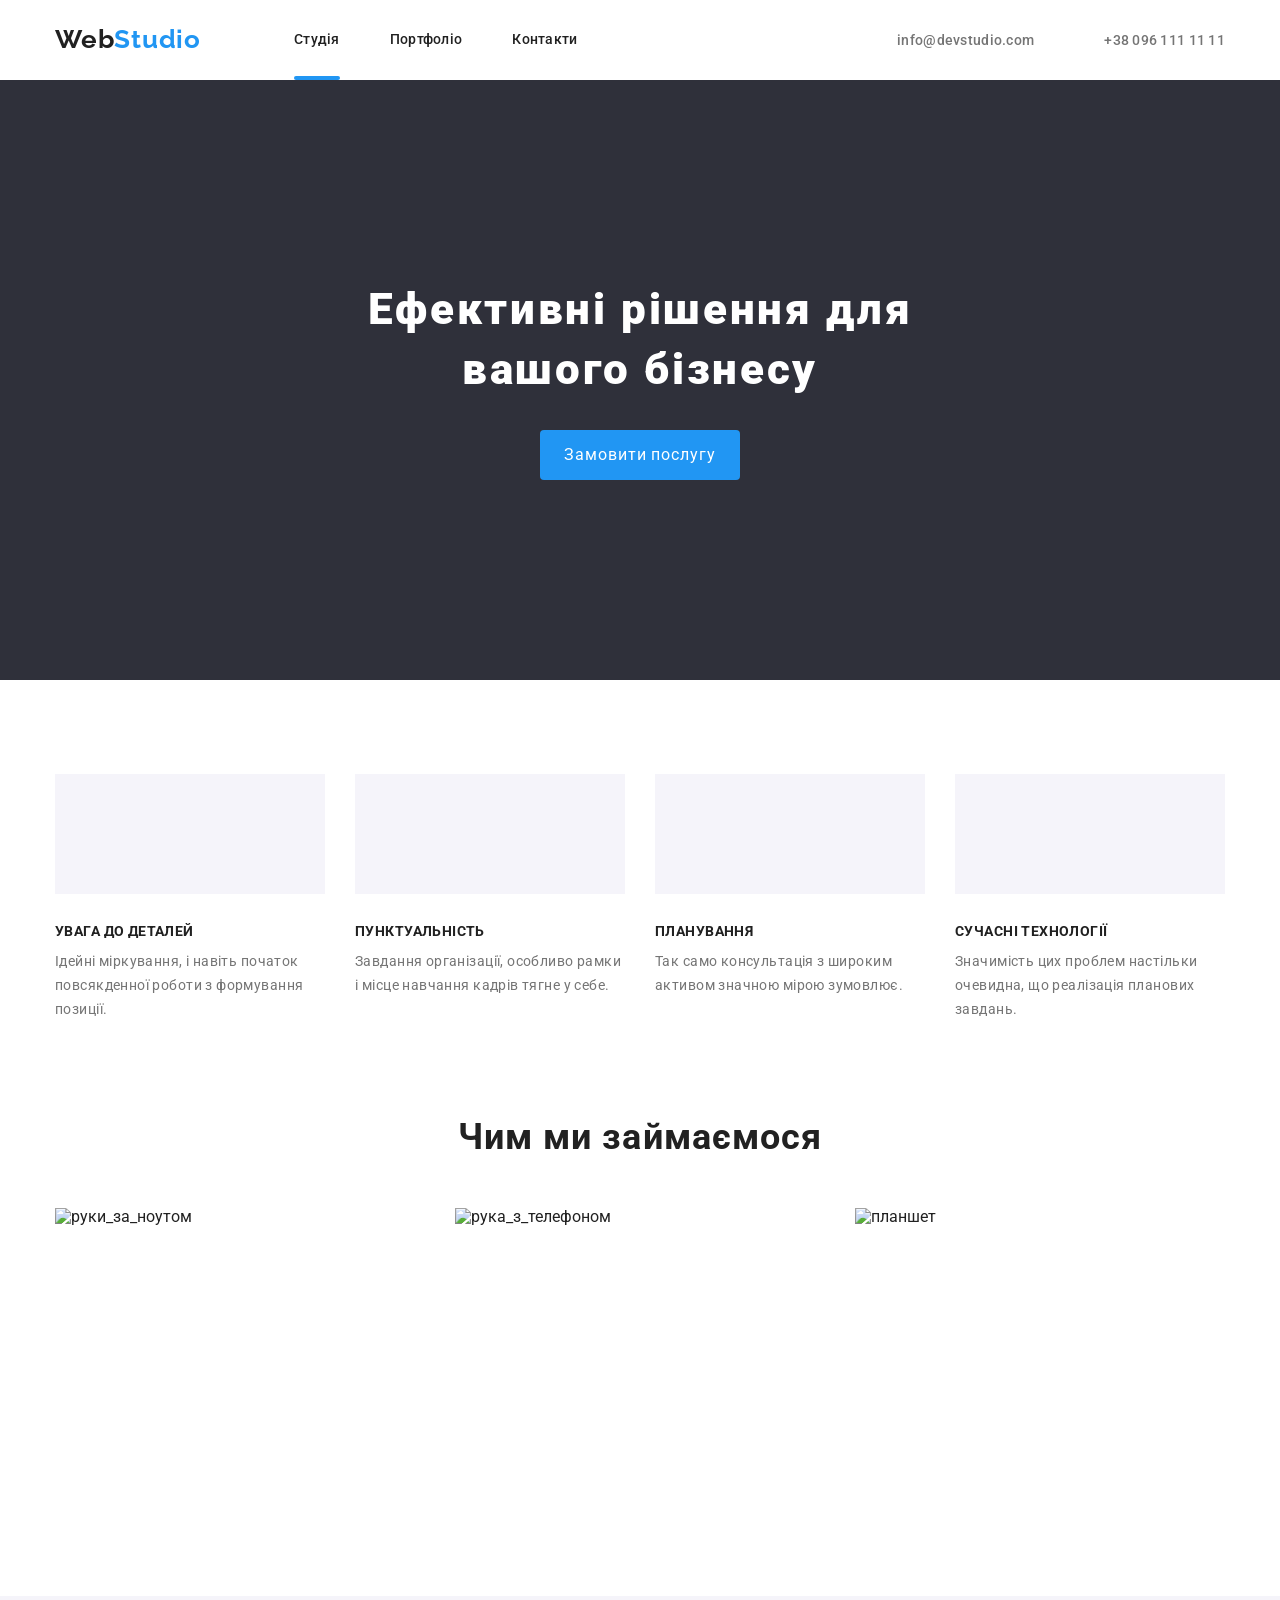
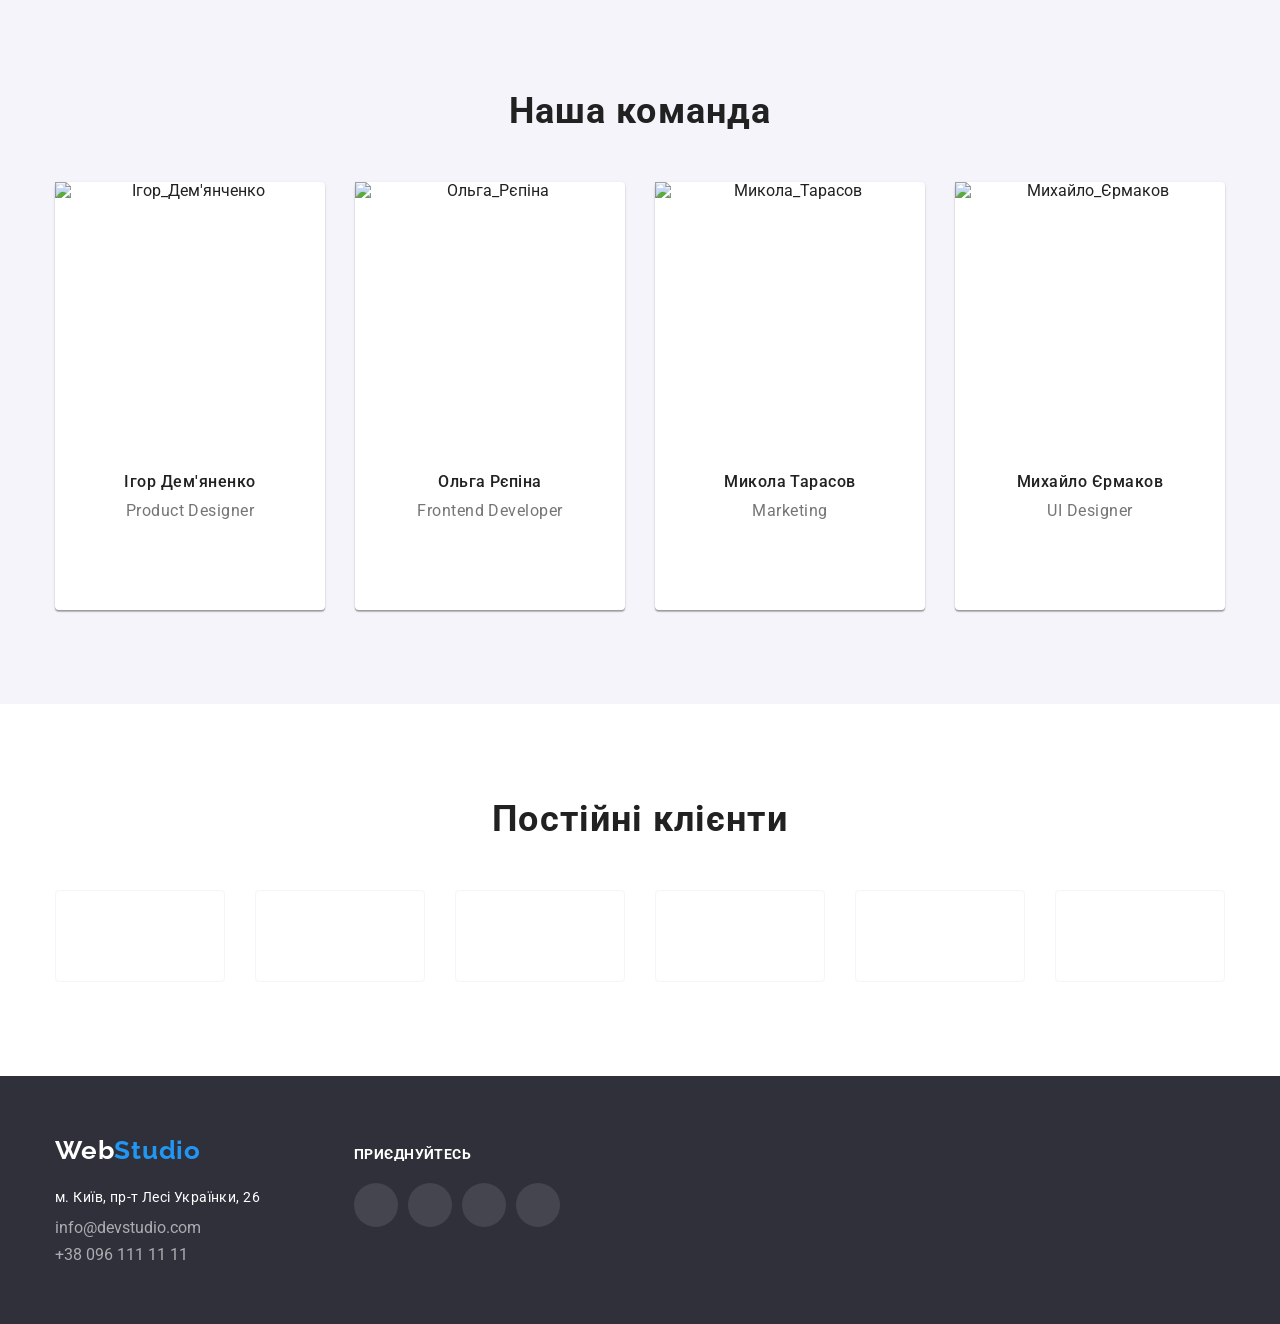
==== index.html @ 6526e91c "Зберігаємо локальні зміни перед синхронізацією" ====
<!DOCTYPE html>
<html lang="uk">

<head>
  <meta charset="UTF-8" />
  <meta name="viewport" content="width=device-width, initial-scale=1.0" />
  <title>Document</title>
  <link href="https://fonts.googleapis.com/css2?family=Raleway:wght@700&family=Roboto:wght@400;500;700;900&display=swap"
    rel="stylesheet" />
  <link rel="stylesheet"
    href="https://cdnjs.cloudflare.com/ajax/libs/modern-normalize/3.0.1/modern-normalize.min.css" />
  <link rel="stylesheet" href="css/styles.css" />
</head>

<body>
  <header class="header">
    <div class="container">
      <nav>
        <a href="./index.html" class="logo"><span>Web</span>Studio</a>
        <ul class="site-nav">
          <li class="nav-item"><a href="./index.html" class="link current">Студія</a></li>
          <li class="nav-item"><a href="./portfolio.html" class="link">Портфоліо</a></li>
          <li class="nav-item"><a href="#contacts" class="link">Контакти</a></li>
        </ul>

        <ul class="contacts">
          <li>
            <a href="mailto:info@devstudio.com"><svg class="contacts-icon" width="16" height="12">
                <use href="./images/icons.svg#icon-email"></use>
              </svg>info@devstudio.com</a>
          </li>

          <li>
            <a href="tel:+380961111111"><svg class="contacts-icon" width="10" height="16">
                <use href="./images/icons.svg#icon-smartphone"></use>
              </svg>+38 096 111 11 11</a>
          </li>
        </ul>
      </nav>
    </div>
  </header>

  <main>
    <section class="hero section">
      <div class="container">
        <h1>
          Ефективні рішення для <br />
          вашого бізнесу
        </h1>
        <button data-modal-open class="hero-button" type="button">Замовити послугу</button>
      </div>
    </section>
    <section class="section features">
      <div class="container">
        <ul class="features-list">
          <li>
            <div class="features-icon">
              <svg width="70" height="70">
                <use href="./images/icons.svg#icon-antenna"></use>
              </svg>
            </div>
            <h3>УВАГА ДО ДЕТАЛЕЙ</h3>
            <p>
              Ідейні міркування, і навіть початок повсякденної роботи з
              формування позиції.
            </p>
          </li>
          <li>
            <div class="features-icon">
              <svg width="70" height="70">
                <use href="./images/icons.svg#icon-clock"></use>
              </svg>
            </div>
            <h3>ПУНКТУАЛЬНІСТЬ</h3>
            <p>
              Завдання організації, особливо рамки і місце навчання кадрів
              тягне у себе.
            </p>
          </li>
          <li>
            <div class="features-icon">
              <svg width="70" height="70">
                <use href="./images/icons.svg#icon-diagram"></use>
              </svg>
            </div>
            <h3>ПЛАНУВАННЯ</h3>
            <p>
              Так само консультація з широким активом значною мірою зумовлює.
            </p>
          </li>
          <li>
            <div class="features-icon">
              <svg width="70" height="70">
                <use href="./images/icons.svg#icon-astronaut"></use>
              </svg>
            </div>
            <h3>СУЧАСНІ ТЕХНОЛОГІЇ</h3>
            <p>
              Значимість цих проблем настільки очевидна, що реалізація
              планових завдань.
            </p>
          </li>
        </ul>
      </div>
    </section>
    <section class="services section">
      <div class="container">
        <h2>Чим ми займаємося</h2>
        <ul class="services-list">
          <li>
            <img src="images/hands-laptop.jpg" alt="руки_за_ноутом" width="370" height="294" />
          </li>
          <li>
            <img src="images/hands-phone.jpg" alt="рука_з_телефоном" width="370" height="294" />
          </li>
          <li>
            <img src="images/hands-tablet.jpg" alt="планшет" width="370" height="294" />
          </li>
        </ul>
      </div>
    </section>
    <section class="section team">
      <div class="container">
        <h2>Наша команда</h2>
        <ul class="team-list">
          <li>
            <img src="images/product-design.jpg" alt="Ігор_Дем'янченко" width="270" height="260" />
            <h3>Ігор Дем'яненко</h3>
            <p>Product Designer</p>
            <ul class="social">
              <li>
                <a class="social-link" href="https://www.instagram.com">
                  <svg class="social-icon" width="20" height="20">
                    <use href="./images/icons.svg#icon-instagram"></use>
                  </svg></a>
              </li>
              <li>
                <a class="social-link" href="">
                  <svg class="social-icon" width="20" height="20">
                    <use href="./images/icons.svg#icon-twitter"></use>
                  </svg></a>
              </li>
              <li>
                <a class="social-link" href="">
                  <svg class="social-icon" width="20" height="20">
                    <use href="./images/icons.svg#icon-facebook"></use>
                  </svg></a>
              </li>
              <li>
                <a class="social-link" href="">
                  <svg class="social-icon" width="20" height="20">
                    <use href="./images/icons.svg#icon-linkedin"></use>
                  </svg>
                </a>
              </li>
            </ul>
          </li>
          <li>
            <img src="images/frontend.jpg" alt="Ольга_Рєпіна" width="270" height="260" />
            <h3>Ольга Рєпіна</h3>
            <p>Frontend Developer</p>
            <ul class="social">
              <li>
                <a class="social-link" href="https://www.instagram.com">
                  <svg class="social-icon" width="20" height="20">
                    <use href="./images/icons.svg#icon-instagram"></use>
                  </svg></a>
              </li>
              <li>
                <a class="social-link" href="">
                  <svg class="social-icon" width="20" height="20">
                    <use href="./images/icons.svg#icon-twitter"></use>
                  </svg></a>
              </li>
              <li>
                <a class="social-link" href="">
                  <svg class="social-icon" width="20" height="20">
                    <use href="./images/icons.svg#icon-facebook"></use>
                  </svg></a>
              </li>
              <li>
                <a class="social-link" href="">
                  <svg class="social-icon" width="20" height="20">
                    <use href="./images/icons.svg#icon-linkedin"></use>
                  </svg></a>
              </li>
            </ul>
          </li>

          <li>
            <img src="images/market.jpg" alt="Микола_Тарасов" width="270" height="260" />
            <h3>Микола Тарасов</h3>
            <p>Marketing</p>
            <ul class="social">
              <li>
                <a class="social-link" href="https://www.instagram.com">
                  <svg class="social-icon" width="20" height="20">
                    <use href="./images/icons.svg#icon-instagram"></use>
                  </svg></a>
              </li>
              <li>
                <a class="social-link" href="">
                  <svg class="social-icon" width="20" height="20">
                    <use href="./images/icons.svg#icon-twitter"></use>
                  </svg></a>
              </li>
              <li>
                <a class="social-link" href="">
                  <svg class="social-icon" width="20" height="20">
                    <use href="./images/icons.svg#icon-facebook"></use>
                  </svg></a>
              </li>
              <li>
                <a class="social-link" href="">
                  <svg class="social-icon" width="20" height="20">
                    <use href="./images/icons.svg#icon-linkedin"></use>
                  </svg></a>
              </li>
            </ul>
          </li>
          <li>
            <img src="images/ui-design.jpg" alt="Михайло_Єрмаков" width="270" height="260" />
            <h3>Михайло Єрмаков</h3>
            <p>UI Designer</p>
            <ul class="social">
              <li>
                <a class="social-link" href="https://www.instagram.com">
                  <svg class="social-icon" width="20" height="20">
                    <use href="./images/icons.svg#icon-instagram"></use>
                  </svg></a>
              </li>
              <li>
                <a class="social-link" href="">
                  <svg class="social-icon" width="20" height="20">
                    <use href="./images/icons.svg#icon-twitter"></use>
                  </svg></a>
              </li>
              <li>
                <a class="social-link" href="">
                  <svg class="social-icon" width="20" height="20">
                    <use href="./images/icons.svg#icon-facebook"></use>
                  </svg></a>
              </li>
              <li>
                <a class="social-link" href="">
                  <svg class="social-icon" width="20" height="20">
                    <use href="./images/icons.svg#icon-linkedin"></use>
                  </svg></a>
              </li>
            </ul>
          </li>
        </ul>
      </div>
    </section>
    <section class="section clients">
      <div class="container">
        <h2>Постійні клієнти</h2>
        <ul class="clients-list">
          <li>
            <a href="#">
              <svg class="clients-icon" width="70" height="70">
                <use href="./images/icons.svg#icon-YACO"></use>
              </svg></a>
          </li>
          <li>
            <a href="#">
              <svg class="clients-icon" width="70" height="70">
                <use href="./images/icons.svg#icon-Tagline-Here-Company"></use>
              </svg></a>
          </li>
          <li>
            <a href="#">
              <svg class="clients-icon" width="70" height="70">
                <use href="./images/icons.svg#icon-Company"></use>
              </svg></a>
          </li>
          <li>
            <a href="#">
              <svg class="clients-icon" width="70" height="70">
                <use href="./images/icons.svg#icon-Fosted-Peters"></use>
              </svg></a>
          </li>
          <li>
            <a href="#">
              <svg class="clients-icon" width="70" height="70">
                <use href="./images/icons.svg#icon-Brand"></use>
              </svg></a>
          </li>
          <li>
            <a href="#">
              <svg class="clients-icon" width="70" height="70">
                <use href="./images/icons.svg#icon-Tag-Line-Company"></use>
              </svg></a>
          </li>
        </ul>
      </div>
    </section>
  </main>
  <footer class="footer">
    <div class="container">
      <div class="footer-left">
        <a class="logo" href="./index.html"><span>Web</span>Studio</a>
        <address class="footer-contacts">
          <ul>
            <li class="footer-text">м. Київ, пр-т Лесі Українки, 26</li>
            <li>
              <a href="mailto:info@devstudio.com">info@devstudio.com</a>
            </li>
            <li><a href="tel:+380961111111">+38 096 111 11 11</a></li>
          </ul>
        </address>
      </div>
      <div class="footer-social">
        <p class="footer-title">ПРИЄДНУЙТЕСЬ</p>
        <ul class="social">
          <li>
            <a class="social-link" href="https://www.instagram.com">
              <svg class="social-icon" width="20" height="20">
                <use href="./images/icons.svg#icon-instagram"></use>
              </svg></a>
          </li>
          <li>
            <a class="social-link" href="">
              <svg class="social-icon" width="20" height="20">
                <use href="./images/icons.svg#icon-twitter"></use>
              </svg></a>
          </li>
          <li>
            <a class="social-link" href="">
              <svg class="social-icon" width="20" height="20">
                <use href="./images/icons.svg#icon-facebook"></use>
              </svg></a>
          </li>
          <li>
            <a class="social-link" href="">
              <svg class="social-icon" width="20" height="20">
                <use href="./images/icons.svg#icon-linkedin"></use>
              </svg></a>
          </li>
        </ul>
      </div>
    </div>
  </footer>
  <div class="backdrop is-hidden" data-modal>
    <div class="modal">
      <button data-modal-close class="close-btn">
        <svg class="icon-close">
          <use href="./images/close.svg"></use>
        </svg>
      </button>
    </div>
  </div>
  <!-- Ставимо перед закриваючим тегом body -->
  <script src="./js/modal.js"></script>
</body>

</html>
---- css/styles.css ----
h1,
h2,
h3,
p {
  margin: 0;
}

ul {
  margin: 0;
  padding: 0;
  list-style: none;
}
img {
  display: block;
  max-width: 100%;
}

/* main color #212121 */
/* text color #757575 */
/* white color #ffffff */
/* nav color rgba(255, 255, 255, 0.6) */
/* background color #2F303A */
/*background color #F5F4FA */
/*button color #FFFFFF */
/*accent #2196F3 */
:root {
  --main-color: #212121; /* текст головний */
  --text-color: #757575; /* текст другорядний */
  --white: #ffffff; /* білий */
  --nav-color: rgba(255, 255, 255, 0.6);
  --bg-dark: #2f303a;
  --bg-light: #f5f4fa;
  --accent: #2196f3;
}
body {
  font-family: "Roboto", -apple-system, BlinkMacSystemFont, "Segoe UI", Arial,
    sans-serif;
  color: var(--main-color);
}
.header {
 
  background-color: var(--white);
}
.container {
  width: 1200px;
  margin: 0 auto;
  padding: 0 15px;
}
.section {
  padding: 94px 0;
}
/* nav */
nav {
  display: flex;
  align-items: center;
}

.site-nav {
  list-style: none;
  display: flex;
  gap: 50px;
  margin-left: 93px;
  position: relative;
  align-items: stretch;
}

.site-nav .nav-item {
  position: relative;
}
.site-nav .link.current::after {
  content: "";
  position: absolute;
  left: 0;
  bottom: 0;        
  width: 100%;
  height: 4px;
  background-color: var(--accent);
  border-radius: 2px;
  transform: scaleX(0);
  transition: background-color 250ms cubic-bezier(0.4, 0, 0.2, 1),
  color 250ms cubic-bezier(0.4, 0, 0.2, 1),
  box-shadow 250ms cubic-bezier(0.4, 0, 0.2, 1);
}

.site-nav .link.current::after {
  transform: scaleX(1);
}
.site-nav a,
.site-nav .link {
  display: block;      
  padding: 32px 0;
  position: relative;
  color: var(--main-color);
  text-decoration: none;
  font-weight: 500;
  font-size: 14px;
  line-height: 1.14;
  letter-spacing: 0.02em;
  transition: color 250ms cubic-bezier(0.4, 0, 0.2, 1);
}

.site-nav a:hover,
.site-nav a:focus {
  color: var(--accent);
}
.logo {
  color: var(--accent);
  font-family: "Raleway", sans-serif;
  font-weight: 700;
  font-size: 26px;
  line-height: 1.14;
  letter-spacing: 0.03em;
  text-decoration: none;
}
.logo span {
  color: var(--main-color);
}
.contacts {
  list-style: none;
  margin: 0;
  padding: 0;
  display: flex;
  gap: 50px;
  margin-left: auto;
}
.contacts a {
  color: var(--text-color);
  text-decoration: none;
  font-weight: 500;
  font-size: 14px;
  line-height: 1.14;
  letter-spacing: 0.02em;
  transition: color 250ms cubic-bezier(0.4, 0, 0.2, 1);
}
.contacts-icon {
  fill: currentColor;
  margin-right: 10px;
  vertical-align: middle;
  transition: fill 250ms cubic-bezier(0.4, 0, 0.2, 1);
}
.contacts a:hover,
.contacts a:focus {
  color: var(--accent);
}
/* hero */
.hero {
  display: flex;
  align-items: center;
  min-height: 600px;
  text-align: center;
  background-color: var(--bg-dark);
  max-width: 1600px;
  margin-left: auto;
  margin-right: auto;
  background-image: linear-gradient(
      rgba(47, 48, 58, 0.4),
      rgba(47, 48, 58, 0.4)
    ),
    url(../images/hero-bg.svg);
  background-repeat: no-repeat;
  background-position: center;
  background-size: cover;
}
.hero-button {
  border: none;
  margin-bottom: 0;
  min-width: 200px;
  border-radius: 4px;
  padding: 10px 22px;
}
.hero-button:hover,
.hero-button:focus {
  background-color: var(--bg-dark);
}
.hero h1 {
  margin-bottom: 30px;
  color: var(--white);
  font-weight: 900;
  font-size: 44px;
  line-height: 1.36;
  letter-spacing: 0.06em;
  text-align: center;
}

.hero button {
  margin-bottom: 0px;
  background-color: var(--accent);
  color: var(--white);
  font-size: 16px;
  line-height: 1.88;
  letter-spacing: 0.06em;
  cursor: pointer;
}
.features h3 {
  margin-bottom: 10px;
  color: var(--main-color);
  font-weight: 700;
  font-size: 14px;
  line-height: 1.14;
  letter-spacing: 0.03em;
}
.features p {
  color: var(--text-color);
  font-size: 14px;
  line-height: 1.71;
  letter-spacing: 0.03em;
}
.features-list {
  display: flex;
  gap: 30px;
}
.features-list li {
  width: 270px;
}
.features-icon {
  display: flex;
  padding: 25px;
  height: 120px;
  width: 270px;
  align-items: center;
  justify-content: center;
  background-color: var(--bg-light);
  margin-bottom: 30px;
}

/* services */
.services {
  background-color: var(--white);
}
.services h2 {
  margin-bottom: 50px;
  color: var(--main-color);
  font-weight: 700;
  font-size: 36px;
  line-height: 1.17;
  letter-spacing: 0.03em;
  text-align: center;
}
.services-list {
  display: flex;
  gap: 30px;
}
.services.section {
  padding-top: 0;
}
/* team */
.team {
  background-color: var(--bg-light);
}
.team h2 {
  color: var(--main-color);
  font-weight: 700;
  font-size: 36px;
  line-height: 1.17;
  letter-spacing: 0.03em;
  text-align: center;
  margin-bottom: 50px;
}
.team-list {
  display: flex;
  gap: 30px;
}
.team-list h3 {
  margin-bottom: 10px;
  color: var(--main-color);
  font-weight: 500;
  font-size: 16px;
  line-height: 1.19;
  letter-spacing: 0.03em;
}

.team-list p {
  color: var(--text-color);
  font-size: 16px;
  line-height: 1.19;
  letter-spacing: 0.03em;
}
.team-list li {
  background-color: var(--white);
  text-align: center;
  padding-bottom: 30px;
  border-radius: 4px;
  box-shadow: 0px 1px 3px rgba(0, 0, 0, 0.12), 0px 1px 1px rgba(0, 0, 0, 0.14),
    0px 2px 1px rgba(0, 0, 0, 0.2);
}
.team-list img {
  margin-bottom: 30px;
}

.buttons button {
  cursor: pointer;
  padding: 6px 22px;
  border-radius: 4px;
  border: none;
  background-color: var(--bg-light);
  color: var(--main-color);
  font-size: 16px;
  line-height: 1.62;
  letter-spacing: 0.03em;
  transition: background-color 250ms cubic-bezier(0.4, 0, 0.2, 1),
              box-shadow 250ms cubic-bezier(0.4, 0, 0.2, 1);
}
.buttons {
  display: flex;
  justify-content: center;
  gap: 8px;
  margin-bottom: 50px;
}
.buttons.section {
  padding-bottom: 34px;
  margin-bottom: 0;
}
.buttons button:hover,
.buttons button:focus {
  background-color: var(--accent);
  color: var(--white);
  font-size: 16px;
  line-height: 1.62;
  letter-spacing: 0.03em;
  box-shadow: 0px 3px 1px rgba(0, 0, 0, 0.1), 0px 1px 2px rgba(0, 0, 0, 0.08),
    0px 2px 2px rgba(0, 0, 0, 0.12);
}
.footer {
  background-color: var(--bg-dark);
  padding: 60px 0;
}
.footer address {
  font-style: normal;
}
.footer .logo span {
  color: var(--white);
}
.footer-contacts a:hover,
.footer-contacts a:focus {
  color: var(--accent);
}
.footer-contacts ul {
  margin-top: 20px;
}

.footer-contacts li:not(:last-child) {
  margin-bottom: 9px;
}
.footer-text {
  font-family: roboto;
  color: var(--white);
  font-size: 14px;
  line-height: 1.71;
  letter-spacing: 0.03em;
}
.footer-contacts a {
  color: rgba(255, 255, 255, 0.6);
  text-decoration: none;
  font-style: normal;
}
.portfolio-title {
  color: var(--main-color);
  font-weight: 700;
  font-size: 18px;
  line-height: 2;
  letter-spacing: 0.06em;
}

.portfolio-text {
  color: var(--text-color);
  font-size: 16px;
  line-height: 1.88;
  letter-spacing: 0.03em;
}
/*thumb img*/

.li a {
  display: block;
}

.thumb {
  position: relative;
  overflow: hidden;
}
.thumb::before {
  content: "";
  position: absolute;
  inset: 0;
  background: var(--accent);
  opacity: 0;
  z-index: 1;
  transform: translateY(100%);
  transition: transform 250ms cubic-bezier(0.4, 0, 0.2, 1),
    opacity 250ms cubic-bezier(0.4, 0, 0.2, 1);
}
.card-overlay {
  position: absolute;
  inset: 0; 
  padding: 63px 24px;
    color: var(--white);
    font-size: 18px;
    line-height: 28px;
    letter-spacing: 0.03em;
  z-index: 2;
  opacity: 0;
  transform: translateY(100%);
  transition: transform 250ms cubic-bezier(0.4, 0, 0.2, 1),
  opacity 250ms cubic-bezier(0.4, 0, 0.2, 1);;
}

.flex-element:hover .thumb::before {
  transform: translateY(0);
  opacity: 0.9;
}

.flex-element:hover .card-overlay {
  transform: translateY(0);
  opacity: 1;
}
.portfolio-list {
  position:relative;
}
/*portfolio */

.flex-container {
  display: flex;
  flex-wrap: wrap;
}
.flex-element {
  width: 370px;
  margin-right: 30px;
  margin-bottom: 30px;
  transition: box-shadow 250ms cubic-bezier(0.4, 0, 0.2, 1);
}
.flex-element:nth-child(3n) {
  margin-right: 0px;
}

.flex-element:nth-last-child(-n + 3) {
  margin-bottom: 0;
}
.flex-element:hover,
.flex-element:focus {
  box-shadow: 0px 1px 1px rgba(0, 0, 0, 0.12), 0px 4px 4px rgba(0, 0, 0, 0.06),
    1px 4px 6px rgba(0, 0, 0, 0.16);
}
.portfolio-content {
  padding: 24px;
  border: 1px solid #eeeeee;
  border-top: none;
}

.section.clients h2 {
  margin-bottom: 50px;
  color: var(--main-color);
  font-weight: 700;
  font-size: 36px;
  line-height: 1.17;
  letter-spacing: 0.03em;
  text-align: center;
}
.clients-list {
  display: flex;
  gap: 30px;
  list-style: none;
  padding: 0;
  margin: 0;
}
.clients-list a {
  width: 170px;
  height: 92px;
  border: 1px solid var(--bg-light);
  border-radius: 4px;
  display: flex;
  align-items: center;
  justify-content: center;
  color: #afb1b8;
  transition: color 250ms cubic-bezier(0.4, 0, 0.2, 1),
    border-color 250ms cubic-bezier(0.4, 0, 0.2, 1);
}
.clients-icon {
  fill: currentColor;
}

.clients-list a:hover,
.clients-list a:focus {
  color: var(--accent);
  border-color: var(--accent);
}
.social {
  display: flex;
  list-style: none;
  justify-content: center;
  margin-top: 16px;
  gap: 10px;
}
.social a {
  display: flex;
  align-items: center;
  justify-content: center;
}
.social-icon {
  fill: currentColor;
}
.social-link {
  color: #afb1b8;
  width: 44px;
  height: 44px;
  border-radius: 50%;
  display: flex;
  transition: background-color 250ms cubic-bezier(0.4, 0, 0.2, 1),
    color 250ms cubic-bezier(0.4, 0, 0.2, 1);
}
.social-link:hover,
.social-link:focus {
  background: var(--accent);
  color: var(--white);
}
.footer .social-link {
  background-color: rgba(255, 255, 255, 0.1);
  color: var(--white);
}
.footer .social-link:hover,
.footer .social-link:focus {
  background-color: var(--accent);
  color: var(--white);
}
.team-list li .social li {
  background: none;
  box-shadow: none;
  padding: 0;
}

.footer-title {
  margin-bottom: 20px;
  color: var(--white);
  font-weight: 700;
  font-size: 14px;
  line-height: 1.14;
  letter-spacing: 0.03em;
}
.footer .container {
  display: flex;
  align-items: baseline;
  gap: 94px;
}
.footer .social {
  margin-top: 0;
  justify-content: flex-start;
}
.backdrop {
  position: fixed;
  top: 0;
  left: 0;
  width: 100%;
  height: 100%;
  background-color: rgba(0, 0, 0, 0.2);
  transition: opacity 250ms cubic-bezier(0.4, 0, 0.2, 1),
    visibility 250ms cubic-bezier(0.4, 0, 0.2, 1);
}
.modal {
  min-height: 528px;
  min-width: 521px;
  position: absolute;
  top: 50%;
  left: 50%;
  transform: translate(-50%, -50%);
  transition: transform 250ms ease, opacity 250ms ease;
  background-color: #ffffff;
 
}
.icon-close {
 width: 11px;
 height: 11px;
}
.close-btn {
  position: absolute;
  top: 8px;
  right: 8px;
  display: flex;
  align-items: center;
  justify-content: center;
  border: 1px solid rgba(0,0,0,0.1);
  width: 30px;
  height: 30px;
  border-radius: 50%;
  background: #fff;
  cursor: pointer;
  box-shadow: 0 2px 6px rgba(0, 0, 0, 0.15);
  transition: background-color 250ms cubic-bezier(0.4, 0, 0.2, 1);
}

.close-btn:hover {
  background: #f2f2f2;
}
.backdrop.is-hidden {
  visibility: hidden;
  opacity: 0;
  pointer-events: none;
}
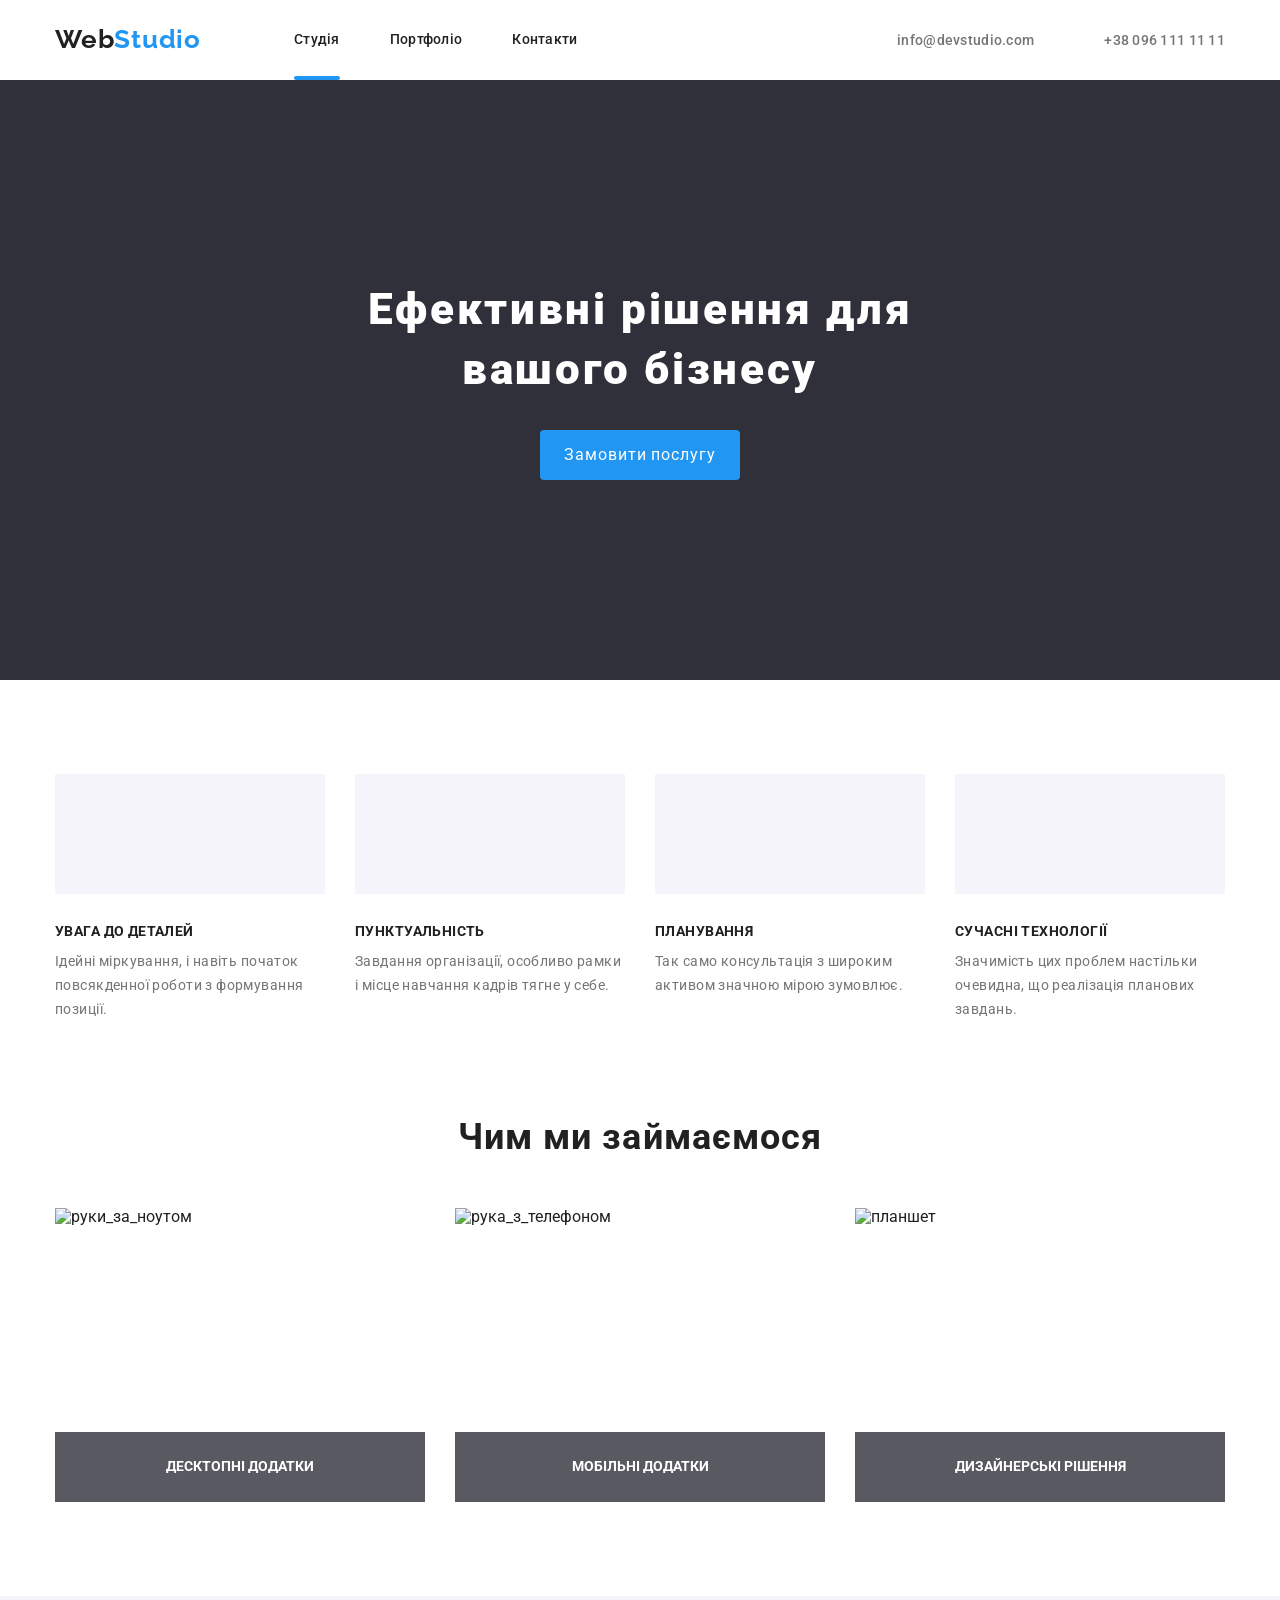
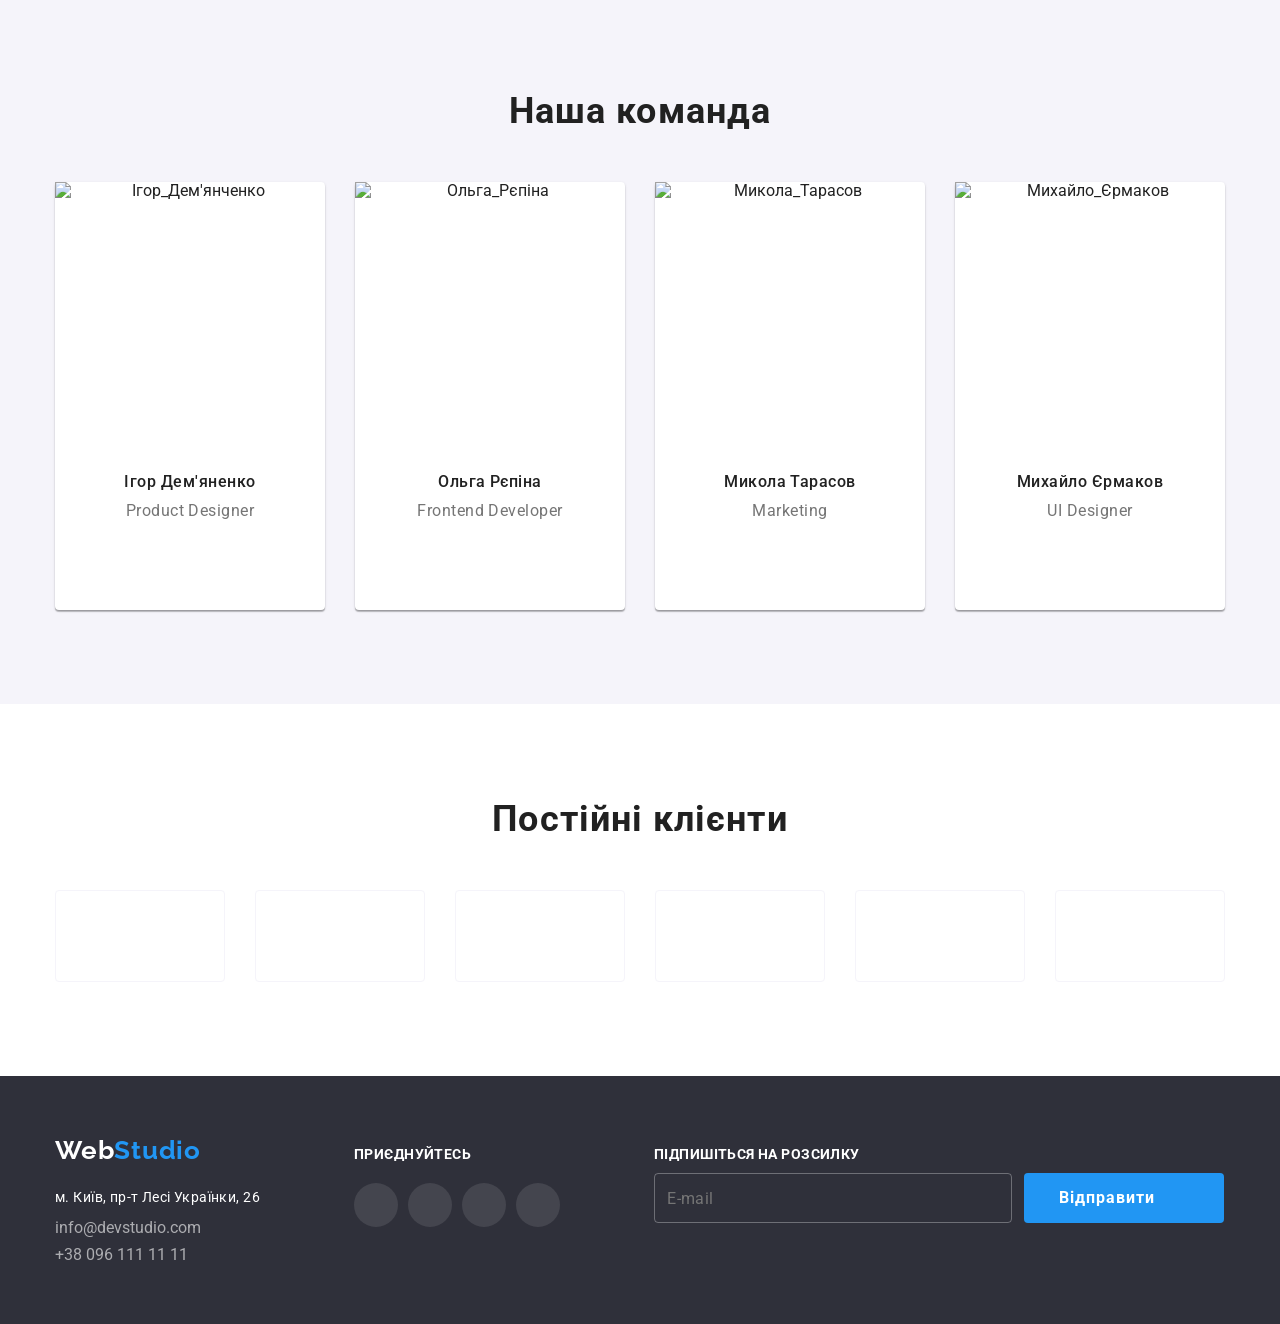
==== commit 6cb1abfb: "hw-06 update" ====
--- a/index.html
+++ b/index.html
@@ -1,357 +1,490 @@
-<!DOCTYPE html>
+<!doctype html>
 <html lang="uk">
-
-<head>
-  <meta charset="UTF-8" />
-  <meta name="viewport" content="width=device-width, initial-scale=1.0" />
-  <title>Document</title>
-  <link href="https://fonts.googleapis.com/css2?family=Raleway:wght@700&family=Roboto:wght@400;500;700;900&display=swap"
-    rel="stylesheet" />
-  <link rel="stylesheet"
-    href="https://cdnjs.cloudflare.com/ajax/libs/modern-normalize/3.0.1/modern-normalize.min.css" />
-  <link rel="stylesheet" href="css/styles.css" />
-</head>
-
-<body>
-  <header class="header">
-    <div class="container">
-      <nav>
-        <a href="./index.html" class="logo"><span>Web</span>Studio</a>
-        <ul class="site-nav">
-          <li class="nav-item"><a href="./index.html" class="link current">Студія</a></li>
-          <li class="nav-item"><a href="./portfolio.html" class="link">Портфоліо</a></li>
-          <li class="nav-item"><a href="#contacts" class="link">Контакти</a></li>
-        </ul>
-
-        <ul class="contacts">
-          <li>
-            <a href="mailto:info@devstudio.com"><svg class="contacts-icon" width="16" height="12">
-                <use href="./images/icons.svg#icon-email"></use>
-              </svg>info@devstudio.com</a>
-          </li>
-
-          <li>
-            <a href="tel:+380961111111"><svg class="contacts-icon" width="10" height="16">
-                <use href="./images/icons.svg#icon-smartphone"></use>
-              </svg>+38 096 111 11 11</a>
-          </li>
-        </ul>
-      </nav>
-    </div>
-  </header>
-
-  <main>
-    <section class="hero section">
+  <head>
+    <meta charset="UTF-8" />
+    <meta name="viewport" content="width=device-width, initial-scale=1.0" />
+    <title>Document</title>
+    <link
+      href="https://fonts.googleapis.com/css2?family=Raleway:wght@700&family=Roboto:wght@400;500;700;900&display=swap"
+      rel="stylesheet"
+    />
+    <link
+      rel="stylesheet"
+      href="https://cdnjs.cloudflare.com/ajax/libs/modern-normalize/3.0.1/modern-normalize.min.css"
+    />
+    <link rel="stylesheet" href="css/styles.css" />
+  </head>
+
+  <body>
+    <header class="header">
       <div class="container">
-        <h1>
-          Ефективні рішення для <br />
-          вашого бізнесу
-        </h1>
-        <button data-modal-open class="hero-button" type="button">Замовити послугу</button>
+        <nav>
+          <a href="./index.html" class="logo"><span>Web</span>Studio</a>
+          <ul class="site-nav">
+            <li class="nav-item">
+              <a href="./index.html" class="link current">Студія</a>
+            </li>
+            <li class="nav-item">
+              <a href="./portfolio.html" class="link">Портфоліо</a>
+            </li>
+            <li class="nav-item">
+              <a href="#contacts" class="link">Контакти</a>
+            </li>
+          </ul>
+
+          <ul class="contacts">
+            <li>
+              <a href="mailto:info@devstudio.com"
+                ><svg class="contacts-icon" width="16" height="12">
+                  <use href="./images/icons.svg#icon-email"></use></svg
+                >info@devstudio.com</a
+              >
+            </li>
+
+            <li>
+              <a href="tel:+380961111111"
+                ><svg class="contacts-icon" width="10" height="16">
+                  <use href="./images/icons.svg#icon-smartphone"></use></svg
+                >+38 096 111 11 11</a
+              >
+            </li>
+          </ul>
+        </nav>
       </div>
-    </section>
-    <section class="section features">
+    </header>
+
+    <main>
+      <section class="hero section">
+        <div class="container">
+          <h1>
+            Ефективні рішення для <br />
+            вашого бізнесу
+          </h1>
+          <button data-modal-open class="hero-button" type="button">
+            Замовити послугу
+          </button>
+        </div>
+      </section>
+      <section class="section features">
+        <div class="container">
+          <ul class="features-list">
+            <li>
+              <div class="features-icon">
+                <svg width="70" height="70">
+                  <use href="./images/icons.svg#icon-antenna"></use>
+                </svg>
+              </div>
+              <h3>УВАГА ДО ДЕТАЛЕЙ</h3>
+              <p>
+                Ідейні міркування, і навіть початок повсякденної роботи з
+                формування позиції.
+              </p>
+            </li>
+            <li>
+              <div class="features-icon">
+                <svg width="70" height="70">
+                  <use href="./images/icons.svg#icon-clock"></use>
+                </svg>
+              </div>
+              <h3>ПУНКТУАЛЬНІСТЬ</h3>
+              <p>
+                Завдання організації, особливо рамки і місце навчання кадрів
+                тягне у себе.
+              </p>
+            </li>
+            <li>
+              <div class="features-icon">
+                <svg width="70" height="70">
+                  <use href="./images/icons.svg#icon-diagram"></use>
+                </svg>
+              </div>
+              <h3>ПЛАНУВАННЯ</h3>
+              <p>
+                Так само консультація з широким активом значною мірою зумовлює.
+              </p>
+            </li>
+            <li>
+              <div class="features-icon">
+                <svg width="70" height="70">
+                  <use href="./images/icons.svg#icon-astronaut"></use>
+                </svg>
+              </div>
+              <h3>СУЧАСНІ ТЕХНОЛОГІЇ</h3>
+              <p>
+                Значимість цих проблем настільки очевидна, що реалізація
+                планових завдань.
+              </p>
+            </li>
+          </ul>
+        </div>
+      </section>
+      <section class="services section">
+        <div class="container">
+          <h2>Чим ми займаємося</h2>
+          <ul class="services-list">
+            <li>
+              <div class="thumb-item">
+                <img
+                  src="images/hands-laptop.jpg"
+                  alt="руки_за_ноутом"
+                  width="370"
+                  height="294"
+                />
+                <p class="thumb-label">ДЕСКТОПНІ ДОДАТКИ</p>
+              </div>
+            </li>
+            <li>
+              <div class="thumb-item">
+                <img
+                  src="images/hands-phone.jpg"
+                  alt="рука_з_телефоном"
+                  width="370"
+                  height="294"
+                />
+                <p class="thumb-label">МОБІЛЬНІ ДОДАТКИ</p>
+              </div>
+            </li>
+            <li>
+              <div class="thumb-item">
+                <img
+                  src="images/hands-tablet.jpg"
+                  alt="планшет"
+                  width="370"
+                  height="294"
+                />
+                <p class="thumb-label">ДИЗАЙНЕРСЬКІ РІШЕННЯ</p>
+              </div>
+            </li>
+          </ul>
+        </div>
+      </section>
+      <section class="section team">
+        <div class="container">
+          <h2>Наша команда</h2>
+          <ul class="team-list">
+            <li>
+              <img
+                src="images/product-design.jpg"
+                alt="Ігор_Дем'янченко"
+                width="270"
+                height="260"
+              />
+              <h3>Ігор Дем'яненко</h3>
+              <p>Product Designer</p>
+              <ul class="social">
+                <li>
+                  <a class="social-link" href="https://www.instagram.com">
+                    <svg class="social-icon" width="20" height="20">
+                      <use href="./images/icons.svg#icon-instagram"></use></svg
+                  ></a>
+                </li>
+                <li>
+                  <a class="social-link" href="#">
+                    <svg class="social-icon" width="20" height="20">
+                      <use href="./images/icons.svg#icon-twitter"></use></svg
+                  ></a>
+                </li>
+                <li>
+                  <a class="social-link" href="#">
+                    <svg class="social-icon" width="20" height="20">
+                      <use href="./images/icons.svg#icon-facebook"></use></svg
+                  ></a>
+                </li>
+                <li>
+                  <a class="social-link" href="#">
+                    <svg class="social-icon" width="20" height="20">
+                      <use href="./images/icons.svg#icon-linkedin"></use>
+                    </svg>
+                  </a>
+                </li>
+              </ul>
+            </li>
+            <li>
+              <img
+                src="images/frontend.jpg"
+                alt="Ольга_Рєпіна"
+                width="270"
+                height="260"
+              />
+              <h3>Ольга Рєпіна</h3>
+              <p>Frontend Developer</p>
+              <ul class="social">
+                <li>
+                  <a class="social-link" href="https://www.instagram.com">
+                    <svg class="social-icon" width="20" height="20">
+                      <use href="./images/icons.svg#icon-instagram"></use></svg
+                  ></a>
+                </li>
+                <li>
+                  <a class="social-link" href="#">
+                    <svg class="social-icon" width="20" height="20">
+                      <use href="./images/icons.svg#icon-twitter"></use></svg
+                  ></a>
+                </li>
+                <li>
+                  <a class="social-link" href="#">
+                    <svg class="social-icon" width="20" height="20">
+                      <use href="./images/icons.svg#icon-facebook"></use></svg
+                  ></a>
+                </li>
+                <li>
+                  <a class="social-link" href="#">
+                    <svg class="social-icon" width="20" height="20">
+                      <use href="./images/icons.svg#icon-linkedin"></use></svg
+                  ></a>
+                </li>
+              </ul>
+            </li>
+
+            <li>
+              <img
+                src="images/market.jpg"
+                alt="Микола_Тарасов"
+                width="270"
+                height="260"
+              />
+              <h3>Микола Тарасов</h3>
+              <p>Marketing</p>
+              <ul class="social">
+                <li>
+                  <a class="social-link" href="https://www.instagram.com">
+                    <svg class="social-icon" width="20" height="20">
+                      <use href="./images/icons.svg#icon-instagram"></use></svg
+                  ></a>
+                </li>
+                <li>
+                  <a class="social-link" href="#">
+                    <svg class="social-icon" width="20" height="20">
+                      <use href="./images/icons.svg#icon-twitter"></use></svg
+                  ></a>
+                </li>
+                <li>
+                  <a class="social-link" href="#">
+                    <svg class="social-icon" width="20" height="20">
+                      <use href="./images/icons.svg#icon-facebook"></use></svg
+                  ></a>
+                </li>
+                <li>
+                  <a class="social-link" href="#">
+                    <svg class="social-icon" width="20" height="20">
+                      <use href="./images/icons.svg#icon-linkedin"></use></svg
+                  ></a>
+                </li>
+              </ul>
+            </li>
+            <li>
+              <img
+                src="images/ui-design.jpg"
+                alt="Михайло_Єрмаков"
+                width="270"
+                height="260"
+              />
+              <h3>Михайло Єрмаков</h3>
+              <p>UI Designer</p>
+              <ul class="social">
+                <li>
+                  <a class="social-link" href="https://www.instagram.com">
+                    <svg class="social-icon" width="20" height="20">
+                      <use href="./images/icons.svg#icon-instagram"></use></svg
+                  ></a>
+                </li>
+                <li>
+                  <a class="social-link" href="#">
+                    <svg class="social-icon" width="20" height="20">
+                      <use href="./images/icons.svg#icon-twitter"></use></svg
+                  ></a>
+                </li>
+                <li>
+                  <a class="social-link" href="#">
+                    <svg class="social-icon" width="20" height="20">
+                      <use href="./images/icons.svg#icon-facebook"></use></svg
+                  ></a>
+                </li>
+                <li>
+                  <a class="social-link" href="#">
+                    <svg class="social-icon" width="20" height="20">
+                      <use href="./images/icons.svg#icon-linkedin"></use></svg
+                  ></a>
+                </li>
+              </ul>
+            </li>
+          </ul>
+        </div>
+      </section>
+      <section class="section clients">
+        <div class="container">
+          <h2>Постійні клієнти</h2>
+          <ul class="clients-list">
+            <li>
+              <a href="#">
+                <svg class="clients-icon" width="70" height="70">
+                  <use href="./images/icons.svg#icon-YACO"></use></svg
+              ></a>
+            </li>
+            <li>
+              <a href="#">
+                <svg class="clients-icon" width="70" height="70">
+                  <use
+                    href="./images/icons.svg#icon-Tagline-Here-Company"
+                  ></use></svg
+              ></a>
+            </li>
+            <li>
+              <a href="#">
+                <svg class="clients-icon" width="70" height="70">
+                  <use href="./images/icons.svg#icon-Company"></use></svg
+              ></a>
+            </li>
+            <li>
+              <a href="#">
+                <svg class="clients-icon" width="70" height="70">
+                  <use href="./images/icons.svg#icon-Fosted-Peters"></use></svg
+              ></a>
+            </li>
+            <li>
+              <a href="#">
+                <svg class="clients-icon" width="70" height="70">
+                  <use href="./images/icons.svg#icon-Brand"></use></svg
+              ></a>
+            </li>
+            <li>
+              <a href="#">
+                <svg class="clients-icon" width="70" height="70">
+                  <use
+                    href="./images/icons.svg#icon-Tag-Line-Company"
+                  ></use></svg
+              ></a>
+            </li>
+          </ul>
+        </div>
+      </section>
+    </main>
+    <footer class="footer">
       <div class="container">
-        <ul class="features-list">
-          <li>
-            <div class="features-icon">
-              <svg width="70" height="70">
-                <use href="./images/icons.svg#icon-antenna"></use>
+        <div class="footer-left">
+          <a class="logo" href="./index.html"><span>Web</span>Studio</a>
+          <address class="footer-contacts">
+            <ul>
+              <li class="footer-text">м. Київ, пр-т Лесі Українки, 26</li>
+              <li>
+                <a href="mailto:info@devstudio.com">info@devstudio.com</a>
+              </li>
+              <li><a href="tel:+380961111111">+38 096 111 11 11</a></li>
+            </ul>
+          </address>
+        </div>
+        <div class="footer-social">
+          <p class="footer-title">ПРИЄДНУЙТЕСЬ</p>
+          <ul class="social">
+            <li>
+              <a class="social-link" href="https://www.instagram.com">
+                <svg class="social-icon" width="20" height="20">
+                  <use href="./images/icons.svg#icon-instagram"></use></svg
+              ></a>
+            </li>
+            <li>
+              <a class="social-link" href="#">
+                <svg class="social-icon" width="20" height="20">
+                  <use href="./images/icons.svg#icon-twitter"></use></svg
+              ></a>
+            </li>
+            <li>
+              <a class="social-link" href="#">
+                <svg class="social-icon" width="20" height="20">
+                  <use href="./images/icons.svg#icon-facebook"></use></svg
+              ></a>
+            </li>
+            <li>
+              <a class="social-link" href="#">
+                <svg class="social-icon" width="20" height="20">
+                  <use href="./images/icons.svg#icon-linkedin"></use></svg
+              ></a>
+            </li>
+          </ul>
+        </div>
+
+        <form class="form-subscribe">
+          <label for="subscribe-mail" class="subscribe-label">
+            ПІДПИШІТЬСЯ НА РОЗСИЛКУ
+          </label>
+
+          <div class="subscribe-row">
+            <input
+              type="email"
+              name="subscribe-mail"
+              id="subscribe-mail"
+              placeholder="E-mail"
+            />
+            <button type="submit">
+              Відправити<svg class="icon-send">
+                <use href="./images/send.svg"></use>
+              </svg>
+            </button>
+          </div>
+        </form>
+      </div>
+    </footer>
+    <div class="backdrop is-hidden" data-modal>
+      <div class="modal">
+        <button data-modal-close class="close-btn">
+          <svg class="icon-close">
+            <use href="./images/close.svg"></use>
+          </svg>
+        </button>
+        <form class="form js-speaker-form">
+          <h2 class="form-title">Залиште свої дані, ми вам передзвонимо</h2>
+
+          <div class="form-field">
+            <label for="name">Ім'я</label>
+            <div class="input-wrap">
+              <input type="text" name="name" id="name" />
+              <svg class="input-icon">
+                <use href="./images/login.svg"></use>
               </svg>
             </div>
-            <h3>УВАГА ДО ДЕТАЛЕЙ</h3>
-            <p>
-              Ідейні міркування, і навіть початок повсякденної роботи з
-              формування позиції.
-            </p>
-          </li>
-          <li>
-            <div class="features-icon">
-              <svg width="70" height="70">
-                <use href="./images/icons.svg#icon-clock"></use>
+          </div>
+
+          <div class="form-field">
+            <label for="tel">Телефон</label>
+            <div class="input-wrap">
+              <input type="tel" name="tel" id="tel" />
+              <svg class="input-icon">
+                <use href="./images/phone.svg"></use>
               </svg>
             </div>
-            <h3>ПУНКТУАЛЬНІСТЬ</h3>
-            <p>
-              Завдання організації, особливо рамки і місце навчання кадрів
-              тягне у себе.
-            </p>
-          </li>
-          <li>
-            <div class="features-icon">
-              <svg width="70" height="70">
-                <use href="./images/icons.svg#icon-diagram"></use>
+          </div>
+
+          <div class="form-field">
+            <label for="modal-mail">Пошта</label>
+            <div class="input-wrap">
+              <input type="email" name="modal-mail" id="modal-mail" />
+              <svg class="input-icon">
+                <use href="./images/mail.svg"></use>
               </svg>
             </div>
-            <h3>ПЛАНУВАННЯ</h3>
-            <p>
-              Так само консультація з широким активом значною мірою зумовлює.
-            </p>
-          </li>
-          <li>
-            <div class="features-icon">
-              <svg width="70" height="70">
-                <use href="./images/icons.svg#icon-astronaut"></use>
-              </svg>
-            </div>
-            <h3>СУЧАСНІ ТЕХНОЛОГІЇ</h3>
-            <p>
-              Значимість цих проблем настільки очевидна, що реалізація
-              планових завдань.
-            </p>
-          </li>
-        </ul>
-      </div>
-    </section>
-    <section class="services section">
-      <div class="container">
-        <h2>Чим ми займаємося</h2>
-        <ul class="services-list">
-          <li>
-            <img src="images/hands-laptop.jpg" alt="руки_за_ноутом" width="370" height="294" />
-          </li>
-          <li>
-            <img src="images/hands-phone.jpg" alt="рука_з_телефоном" width="370" height="294" />
-          </li>
-          <li>
-            <img src="images/hands-tablet.jpg" alt="планшет" width="370" height="294" />
-          </li>
-        </ul>
-      </div>
-    </section>
-    <section class="section team">
-      <div class="container">
-        <h2>Наша команда</h2>
-        <ul class="team-list">
-          <li>
-            <img src="images/product-design.jpg" alt="Ігор_Дем'янченко" width="270" height="260" />
-            <h3>Ігор Дем'яненко</h3>
-            <p>Product Designer</p>
-            <ul class="social">
-              <li>
-                <a class="social-link" href="https://www.instagram.com">
-                  <svg class="social-icon" width="20" height="20">
-                    <use href="./images/icons.svg#icon-instagram"></use>
-                  </svg></a>
-              </li>
-              <li>
-                <a class="social-link" href="">
-                  <svg class="social-icon" width="20" height="20">
-                    <use href="./images/icons.svg#icon-twitter"></use>
-                  </svg></a>
-              </li>
-              <li>
-                <a class="social-link" href="">
-                  <svg class="social-icon" width="20" height="20">
-                    <use href="./images/icons.svg#icon-facebook"></use>
-                  </svg></a>
-              </li>
-              <li>
-                <a class="social-link" href="">
-                  <svg class="social-icon" width="20" height="20">
-                    <use href="./images/icons.svg#icon-linkedin"></use>
-                  </svg>
-                </a>
-              </li>
-            </ul>
-          </li>
-          <li>
-            <img src="images/frontend.jpg" alt="Ольга_Рєпіна" width="270" height="260" />
-            <h3>Ольга Рєпіна</h3>
-            <p>Frontend Developer</p>
-            <ul class="social">
-              <li>
-                <a class="social-link" href="https://www.instagram.com">
-                  <svg class="social-icon" width="20" height="20">
-                    <use href="./images/icons.svg#icon-instagram"></use>
-                  </svg></a>
-              </li>
-              <li>
-                <a class="social-link" href="">
-                  <svg class="social-icon" width="20" height="20">
-                    <use href="./images/icons.svg#icon-twitter"></use>
-                  </svg></a>
-              </li>
-              <li>
-                <a class="social-link" href="">
-                  <svg class="social-icon" width="20" height="20">
-                    <use href="./images/icons.svg#icon-facebook"></use>
-                  </svg></a>
-              </li>
-              <li>
-                <a class="social-link" href="">
-                  <svg class="social-icon" width="20" height="20">
-                    <use href="./images/icons.svg#icon-linkedin"></use>
-                  </svg></a>
-              </li>
-            </ul>
-          </li>
-
-          <li>
-            <img src="images/market.jpg" alt="Микола_Тарасов" width="270" height="260" />
-            <h3>Микола Тарасов</h3>
-            <p>Marketing</p>
-            <ul class="social">
-              <li>
-                <a class="social-link" href="https://www.instagram.com">
-                  <svg class="social-icon" width="20" height="20">
-                    <use href="./images/icons.svg#icon-instagram"></use>
-                  </svg></a>
-              </li>
-              <li>
-                <a class="social-link" href="">
-                  <svg class="social-icon" width="20" height="20">
-                    <use href="./images/icons.svg#icon-twitter"></use>
-                  </svg></a>
-              </li>
-              <li>
-                <a class="social-link" href="">
-                  <svg class="social-icon" width="20" height="20">
-                    <use href="./images/icons.svg#icon-facebook"></use>
-                  </svg></a>
-              </li>
-              <li>
-                <a class="social-link" href="">
-                  <svg class="social-icon" width="20" height="20">
-                    <use href="./images/icons.svg#icon-linkedin"></use>
-                  </svg></a>
-              </li>
-            </ul>
-          </li>
-          <li>
-            <img src="images/ui-design.jpg" alt="Михайло_Єрмаков" width="270" height="260" />
-            <h3>Михайло Єрмаков</h3>
-            <p>UI Designer</p>
-            <ul class="social">
-              <li>
-                <a class="social-link" href="https://www.instagram.com">
-                  <svg class="social-icon" width="20" height="20">
-                    <use href="./images/icons.svg#icon-instagram"></use>
-                  </svg></a>
-              </li>
-              <li>
-                <a class="social-link" href="">
-                  <svg class="social-icon" width="20" height="20">
-                    <use href="./images/icons.svg#icon-twitter"></use>
-                  </svg></a>
-              </li>
-              <li>
-                <a class="social-link" href="">
-                  <svg class="social-icon" width="20" height="20">
-                    <use href="./images/icons.svg#icon-facebook"></use>
-                  </svg></a>
-              </li>
-              <li>
-                <a class="social-link" href="">
-                  <svg class="social-icon" width="20" height="20">
-                    <use href="./images/icons.svg#icon-linkedin"></use>
-                  </svg></a>
-              </li>
-            </ul>
-          </li>
-        </ul>
-      </div>
-    </section>
-    <section class="section clients">
-      <div class="container">
-        <h2>Постійні клієнти</h2>
-        <ul class="clients-list">
-          <li>
-            <a href="#">
-              <svg class="clients-icon" width="70" height="70">
-                <use href="./images/icons.svg#icon-YACO"></use>
-              </svg></a>
-          </li>
-          <li>
-            <a href="#">
-              <svg class="clients-icon" width="70" height="70">
-                <use href="./images/icons.svg#icon-Tagline-Here-Company"></use>
-              </svg></a>
-          </li>
-          <li>
-            <a href="#">
-              <svg class="clients-icon" width="70" height="70">
-                <use href="./images/icons.svg#icon-Company"></use>
-              </svg></a>
-          </li>
-          <li>
-            <a href="#">
-              <svg class="clients-icon" width="70" height="70">
-                <use href="./images/icons.svg#icon-Fosted-Peters"></use>
-              </svg></a>
-          </li>
-          <li>
-            <a href="#">
-              <svg class="clients-icon" width="70" height="70">
-                <use href="./images/icons.svg#icon-Brand"></use>
-              </svg></a>
-          </li>
-          <li>
-            <a href="#">
-              <svg class="clients-icon" width="70" height="70">
-                <use href="./images/icons.svg#icon-Tag-Line-Company"></use>
-              </svg></a>
-          </li>
-        </ul>
-      </div>
-    </section>
-  </main>
-  <footer class="footer">
-    <div class="container">
-      <div class="footer-left">
-        <a class="logo" href="./index.html"><span>Web</span>Studio</a>
-        <address class="footer-contacts">
-          <ul>
-            <li class="footer-text">м. Київ, пр-т Лесі Українки, 26</li>
-            <li>
-              <a href="mailto:info@devstudio.com">info@devstudio.com</a>
-            </li>
-            <li><a href="tel:+380961111111">+38 096 111 11 11</a></li>
-          </ul>
-        </address>
-      </div>
-      <div class="footer-social">
-        <p class="footer-title">ПРИЄДНУЙТЕСЬ</p>
-        <ul class="social">
-          <li>
-            <a class="social-link" href="https://www.instagram.com">
-              <svg class="social-icon" width="20" height="20">
-                <use href="./images/icons.svg#icon-instagram"></use>
-              </svg></a>
-          </li>
-          <li>
-            <a class="social-link" href="">
-              <svg class="social-icon" width="20" height="20">
-                <use href="./images/icons.svg#icon-twitter"></use>
-              </svg></a>
-          </li>
-          <li>
-            <a class="social-link" href="">
-              <svg class="social-icon" width="20" height="20">
-                <use href="./images/icons.svg#icon-facebook"></use>
-              </svg></a>
-          </li>
-          <li>
-            <a class="social-link" href="">
-              <svg class="social-icon" width="20" height="20">
-                <use href="./images/icons.svg#icon-linkedin"></use>
-              </svg></a>
-          </li>
-        </ul>
+          </div>
+
+          <div class="form-field">
+            <label for="comment">Коментар</label>
+            <textarea
+              id="comment"
+              rows="5"
+              placeholder="Введіть текст"
+            ></textarea>
+          </div>
+
+          <label class="checkbox">
+            <input type="checkbox" name="agreement" class="checkbox-input" />
+            <span class="checkbox-icon"></span>
+            Погоджуюся з розсилкою та приймаю
+            <a href="#">Умови договору</a>
+          </label>
+
+          <button type="submit">Відправити</button>
+        </form>
       </div>
     </div>
-  </footer>
-  <div class="backdrop is-hidden" data-modal>
-    <div class="modal">
-      <button data-modal-close class="close-btn">
-        <svg class="icon-close">
-          <use href="./images/close.svg"></use>
-        </svg>
-      </button>
-    </div>
-  </div>
-  <!-- Ставимо перед закриваючим тегом body -->
-  <script src="./js/modal.js"></script>
-</body>
-
-</html>+    <!-- Ставимо перед закриваючим тегом body -->
+    <script src="./js/modal.js"></script>
+  </body>
+</html>
--- a/css/styles.css
+++ b/css/styles.css
@@ -33,12 +33,16 @@
   --accent: #2196f3;
 }
 body {
-  font-family: "Roboto", -apple-system, BlinkMacSystemFont, "Segoe UI", Arial,
+  font-family:
+    "Roboto",
+    -apple-system,
+    BlinkMacSystemFont,
+    "Segoe UI",
+    Arial,
     sans-serif;
   color: var(--main-color);
 }
 .header {
- 
   background-color: var(--white);
 }
 .container {
@@ -71,23 +75,16 @@
   content: "";
   position: absolute;
   left: 0;
-  bottom: 0;        
+  bottom: 0;
   width: 100%;
   height: 4px;
   background-color: var(--accent);
   border-radius: 2px;
-  transform: scaleX(0);
-  transition: background-color 250ms cubic-bezier(0.4, 0, 0.2, 1),
-  color 250ms cubic-bezier(0.4, 0, 0.2, 1),
-  box-shadow 250ms cubic-bezier(0.4, 0, 0.2, 1);
-}
-
-.site-nav .link.current::after {
   transform: scaleX(1);
 }
 .site-nav a,
 .site-nav .link {
-  display: block;      
+  display: block;
   padding: 32px 0;
   position: relative;
   color: var(--main-color);
@@ -152,10 +149,8 @@
   max-width: 1600px;
   margin-left: auto;
   margin-right: auto;
-  background-image: linear-gradient(
-      rgba(47, 48, 58, 0.4),
-      rgba(47, 48, 58, 0.4)
-    ),
+  background-image:
+    linear-gradient(rgba(47, 48, 58, 0.4), rgba(47, 48, 58, 0.4)),
     url(../images/hero-bg.svg);
   background-repeat: no-repeat;
   background-position: center;
@@ -167,6 +162,7 @@
   min-width: 200px;
   border-radius: 4px;
   padding: 10px 22px;
+  transition: background-color 250ms cubic-bezier(0.4, 0, 0.2, 1);
 }
 .hero-button:hover,
 .hero-button:focus {
@@ -243,6 +239,28 @@
 .services.section {
   padding-top: 0;
 }
+.services-list li {
+  position: relative;
+}
+.thumb-label {
+  position: absolute;
+  bottom: 0;
+  left: 0;
+
+  width: 100%;
+  height: 70px;
+
+  display: flex;
+  align-items: center;
+  justify-content: center;
+
+  background-color: rgba(47, 48, 58, 0.8);
+  color: var(--white);
+
+  font-weight: 700;
+  font-size: 14px;
+  line-height: 1.14;
+}
 /* team */
 .team {
   background-color: var(--bg-light);
@@ -280,7 +298,9 @@
   text-align: center;
   padding-bottom: 30px;
   border-radius: 4px;
-  box-shadow: 0px 1px 3px rgba(0, 0, 0, 0.12), 0px 1px 1px rgba(0, 0, 0, 0.14),
+  box-shadow:
+    0px 1px 3px rgba(0, 0, 0, 0.12),
+    0px 1px 1px rgba(0, 0, 0, 0.14),
     0px 2px 1px rgba(0, 0, 0, 0.2);
 }
 .team-list img {
@@ -297,8 +317,10 @@
   font-size: 16px;
   line-height: 1.62;
   letter-spacing: 0.03em;
-  transition: background-color 250ms cubic-bezier(0.4, 0, 0.2, 1),
-              box-shadow 250ms cubic-bezier(0.4, 0, 0.2, 1);
+  transition:
+    background-color 250ms cubic-bezier(0.4, 0, 0.2, 1),
+    color 250ms cubic-bezier(0.4, 0, 0.2, 1),
+    box-shadow 250ms cubic-bezier(0.4, 0, 0.2, 1);
 }
 .buttons {
   display: flex;
@@ -317,7 +339,9 @@
   font-size: 16px;
   line-height: 1.62;
   letter-spacing: 0.03em;
-  box-shadow: 0px 3px 1px rgba(0, 0, 0, 0.1), 0px 1px 2px rgba(0, 0, 0, 0.08),
+  box-shadow:
+    0px 3px 1px rgba(0, 0, 0, 0.1),
+    0px 1px 2px rgba(0, 0, 0, 0.08),
     0px 2px 2px rgba(0, 0, 0, 0.12);
 }
 .footer {
@@ -330,6 +354,9 @@
 .footer .logo span {
   color: var(--white);
 }
+.footer-contacts a {
+  transition: color 250ms cubic-bezier(0.4, 0, 0.2, 1);
+}
 .footer-contacts a:hover,
 .footer-contacts a:focus {
   color: var(--accent);
@@ -342,7 +369,7 @@
   margin-bottom: 9px;
 }
 .footer-text {
-  font-family: roboto;
+  font-family: "Roboto", sans-serif;
   color: var(--white);
   font-size: 14px;
   line-height: 1.71;
@@ -385,22 +412,24 @@
   opacity: 0;
   z-index: 1;
   transform: translateY(100%);
-  transition: transform 250ms cubic-bezier(0.4, 0, 0.2, 1),
+  transition:
+    transform 250ms cubic-bezier(0.4, 0, 0.2, 1),
     opacity 250ms cubic-bezier(0.4, 0, 0.2, 1);
 }
 .card-overlay {
   position: absolute;
-  inset: 0; 
+  inset: 0;
   padding: 63px 24px;
-    color: var(--white);
-    font-size: 18px;
-    line-height: 28px;
-    letter-spacing: 0.03em;
+  color: var(--white);
+  font-size: 18px;
+  line-height: 28px;
+  letter-spacing: 0.03em;
   z-index: 2;
   opacity: 0;
   transform: translateY(100%);
-  transition: transform 250ms cubic-bezier(0.4, 0, 0.2, 1),
-  opacity 250ms cubic-bezier(0.4, 0, 0.2, 1);;
+  transition:
+    transform 250ms cubic-bezier(0.4, 0, 0.2, 1),
+    opacity 250ms cubic-bezier(0.4, 0, 0.2, 1);
 }
 
 .flex-element:hover .thumb::before {
@@ -413,7 +442,7 @@
   opacity: 1;
 }
 .portfolio-list {
-  position:relative;
+  position: relative;
 }
 /*portfolio */
 
@@ -436,7 +465,9 @@
 }
 .flex-element:hover,
 .flex-element:focus {
-  box-shadow: 0px 1px 1px rgba(0, 0, 0, 0.12), 0px 4px 4px rgba(0, 0, 0, 0.06),
+  box-shadow:
+    0px 1px 1px rgba(0, 0, 0, 0.12),
+    0px 4px 4px rgba(0, 0, 0, 0.06),
     1px 4px 6px rgba(0, 0, 0, 0.16);
 }
 .portfolio-content {
@@ -470,7 +501,8 @@
   align-items: center;
   justify-content: center;
   color: #afb1b8;
-  transition: color 250ms cubic-bezier(0.4, 0, 0.2, 1),
+  transition:
+    color 250ms cubic-bezier(0.4, 0, 0.2, 1),
     border-color 250ms cubic-bezier(0.4, 0, 0.2, 1);
 }
 .clients-icon {
@@ -503,7 +535,8 @@
   height: 44px;
   border-radius: 50%;
   display: flex;
-  transition: background-color 250ms cubic-bezier(0.4, 0, 0.2, 1),
+  transition:
+    background-color 250ms cubic-bezier(0.4, 0, 0.2, 1),
     color 250ms cubic-bezier(0.4, 0, 0.2, 1);
 }
 .social-link:hover,
@@ -542,6 +575,72 @@
 .footer .social {
   margin-top: 0;
   justify-content: flex-start;
+}
+.form-subscribe {
+  display: flex;
+  flex-direction: column;
+  gap: 10px;
+}
+
+.subscribe-row {
+  display: flex;
+  gap: 12px;
+}
+.subscribe-label {
+  font-size: 14px;
+  line-height: 1.14;
+  letter-spacing: 0.03em;
+  color: var(--white);
+  font-weight: 700;
+}
+.subscribe-row input {
+  color: var(--white);
+  width: 358px;
+  height: 50px;
+  padding: 20px 12px;
+  border: 1px solid rgba(255, 255, 255, 0.3);
+  border-radius: 4px;
+  background-color: transparent;
+
+  font-size: 16px;
+  line-height: 1.25;
+  letter-spacing: 0.03em;
+}
+
+.subscribe-row button,
+.form button {
+  width: 200px;
+  height: 50px;
+  background-color: var(--accent);
+  color: var(--white);
+  border: none;
+  cursor: pointer;
+  border-radius: 4px;
+  transition:
+    background-color 250ms cubic-bezier(0.4, 0, 0.2, 1),
+    box-shadow 250ms cubic-bezier(0.4, 0, 0.2, 1);
+  font-family: "Roboto", sans-serif;
+  font-weight: 700;
+  font-size: 16px;
+  line-height: 1.88;
+  letter-spacing: 0.06em;
+  display: flex;
+  align-items: center;
+  justify-content: center;
+}
+.icon-send {
+  width: 24px;
+  height: 24px;
+  fill: var(--white);
+  margin-left: 10px;
+}
+.subscribe-row button:hover,
+.form button:hover,
+.subscribe-row button:focus,
+.form button:focus {
+  border: 1px solid var(--accent);
+  background-color: var(--bg-dark);
+  box-shadow: 0px 4px 4px rgba(0, 0, 0, 0.15);
 }
 .backdrop {
   position: fixed;
@@ -550,23 +649,27 @@
   width: 100%;
   height: 100%;
   background-color: rgba(0, 0, 0, 0.2);
-  transition: opacity 250ms cubic-bezier(0.4, 0, 0.2, 1),
+  transition:
+    opacity 250ms cubic-bezier(0.4, 0, 0.2, 1),
     visibility 250ms cubic-bezier(0.4, 0, 0.2, 1);
 }
 .modal {
   min-height: 528px;
   min-width: 521px;
   position: absolute;
+  border-radius: 4px;
+
   top: 50%;
   left: 50%;
   transform: translate(-50%, -50%);
-  transition: transform 250ms ease, opacity 250ms ease;
+  transition:
+    transform 250ms cubic-bezier(0.4, 0, 0.2, 1),
+    opacity 250ms cubic-bezier(0.4, 0, 0.2, 1);
   background-color: #ffffff;
- 
 }
 .icon-close {
- width: 11px;
- height: 11px;
+  width: 11px;
+  height: 11px;
 }
 .close-btn {
   position: absolute;
@@ -575,7 +678,7 @@
   display: flex;
   align-items: center;
   justify-content: center;
-  border: 1px solid rgba(0,0,0,0.1);
+  border: 1px solid rgba(0, 0, 0, 0.1);
   width: 30px;
   height: 30px;
   border-radius: 50%;
@@ -593,3 +696,150 @@
   opacity: 0;
   pointer-events: none;
 }
+
+.form {
+  padding: 40px;
+}
+.form-title {
+  margin-bottom: 20px;
+  text-align: center;
+  font-weight: 700;
+  font-size: 20px;
+  line-height: 1.15;
+  letter-spacing: 0.03em;
+}
+.form-field {
+  position: relative;
+  display: flex;
+  flex-direction: column;
+  font-family: "Roboto", sans-serif;
+  margin-bottom: 10px;
+}
+.form-field input {
+  width: 100%;
+  padding: 11px 12px;
+  height: 40px;
+  padding-left: 40px;
+
+  border: 1px solid var(--text-color);
+  border-radius: 4px;
+  background-color: transparent;
+  font-size: 16px;
+}
+
+.form-field input:hover,
+.form-field textarea:hover {
+  border-color: var(--accent);
+}
+
+.form-field:hover .input-icon {
+  color: var(--accent);
+}
+
+.form-field input:focus,
+.form-field textarea:focus {
+  border-color: var(--accent);
+  outline: none;
+}
+
+.form-field:hover .input-icon,
+.form-field:focus-within .input-icon {
+  color: var(--accent);
+}
+
+.form-field input:focus::placeholder,
+.form-field textarea:focus::placeholder {
+  opacity: 0.3;
+}
+
+.form-field input,
+.form-field textarea,
+.input-icon {
+  transition: border-color 250ms cubic-bezier(0.4, 0, 0.2, 1);
+}
+.form-field label {
+  margin: 4px;
+  opacity: 0.5;
+}
+.form-field input::placeholder {
+  color: var(--text-color);
+  opacity: 0.5;
+}
+.input-wrap {
+  position: relative;
+  display: flex;
+  align-items: center;
+  justify-content: center;
+}
+.input-icon {
+  pointer-events: none;
+  position: absolute;
+  top: 50%;
+  left: 12px;
+  transform: translateY(-50%);
+  width: 18px;
+  height: 18px;
+  color: var(--main-color);
+}
+.form button {
+  border: 1px solid var(--accent);
+  display: block;
+  margin: 30px auto;
+  margin-bottom: 0;
+}
+.form-field textarea {
+  width: 100%;
+  padding: 12px 16px;
+  height: 120px;
+
+  resize: none;
+  border: 1px solid var(--text-color);
+  border-radius: 4px;
+  background-color: transparent;
+  font-size: 16px;
+}
+.form-field textarea::placeholder {
+  color: var(--text-color);
+  opacity: 0.5;
+}
+.checkbox {
+  padding-left: 12px;
+  padding-right: 12px;
+  display: flex;
+  align-items: center;
+  justify-content: center;
+  gap: 8px;
+  padding-top: 10px;
+  width: 100%;
+  height: 24px;
+  font-family: "Roboto", sans-serif;
+  color: var(--text-color);
+}
+.checkbox-input:checked ~ .checkbox-icon {
+  width: 16px;
+  height: 16px;
+
+  background-color: var(--accent);
+  background-image: url("../images/check.svg");
+  background-size: 16px 16px;
+  background-position: center;
+
+  border-color: var(--accent);
+  border-radius: 2px;
+}
+.checkbox-icon {
+  width: 16px;
+  height: 16px;
+  display: flex;
+
+  border: 1px solid var(--main-color);
+  border-radius: 2px;
+}
+.checkbox-input {
+  position: absolute;
+  opacity: 0;
+  width: 16px;
+  height: 15px;
+
+  cursor: pointer;
+}
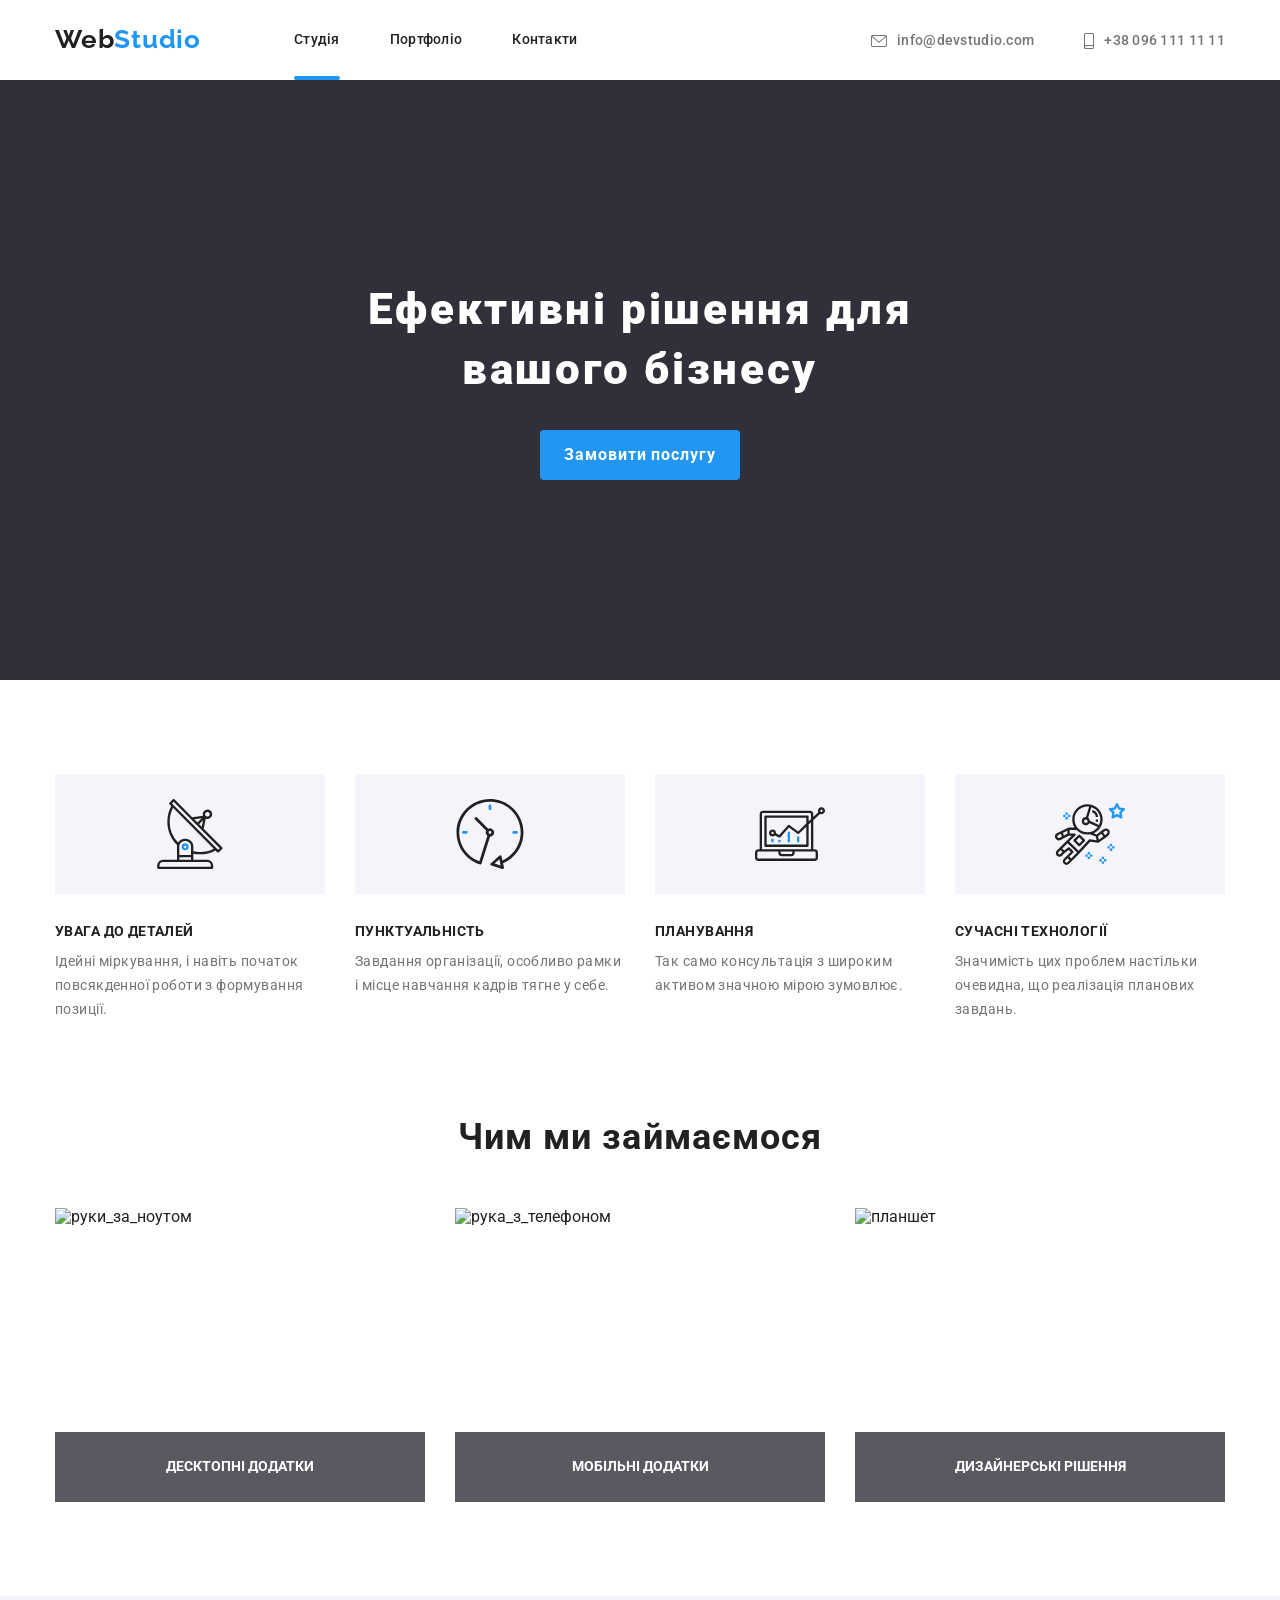
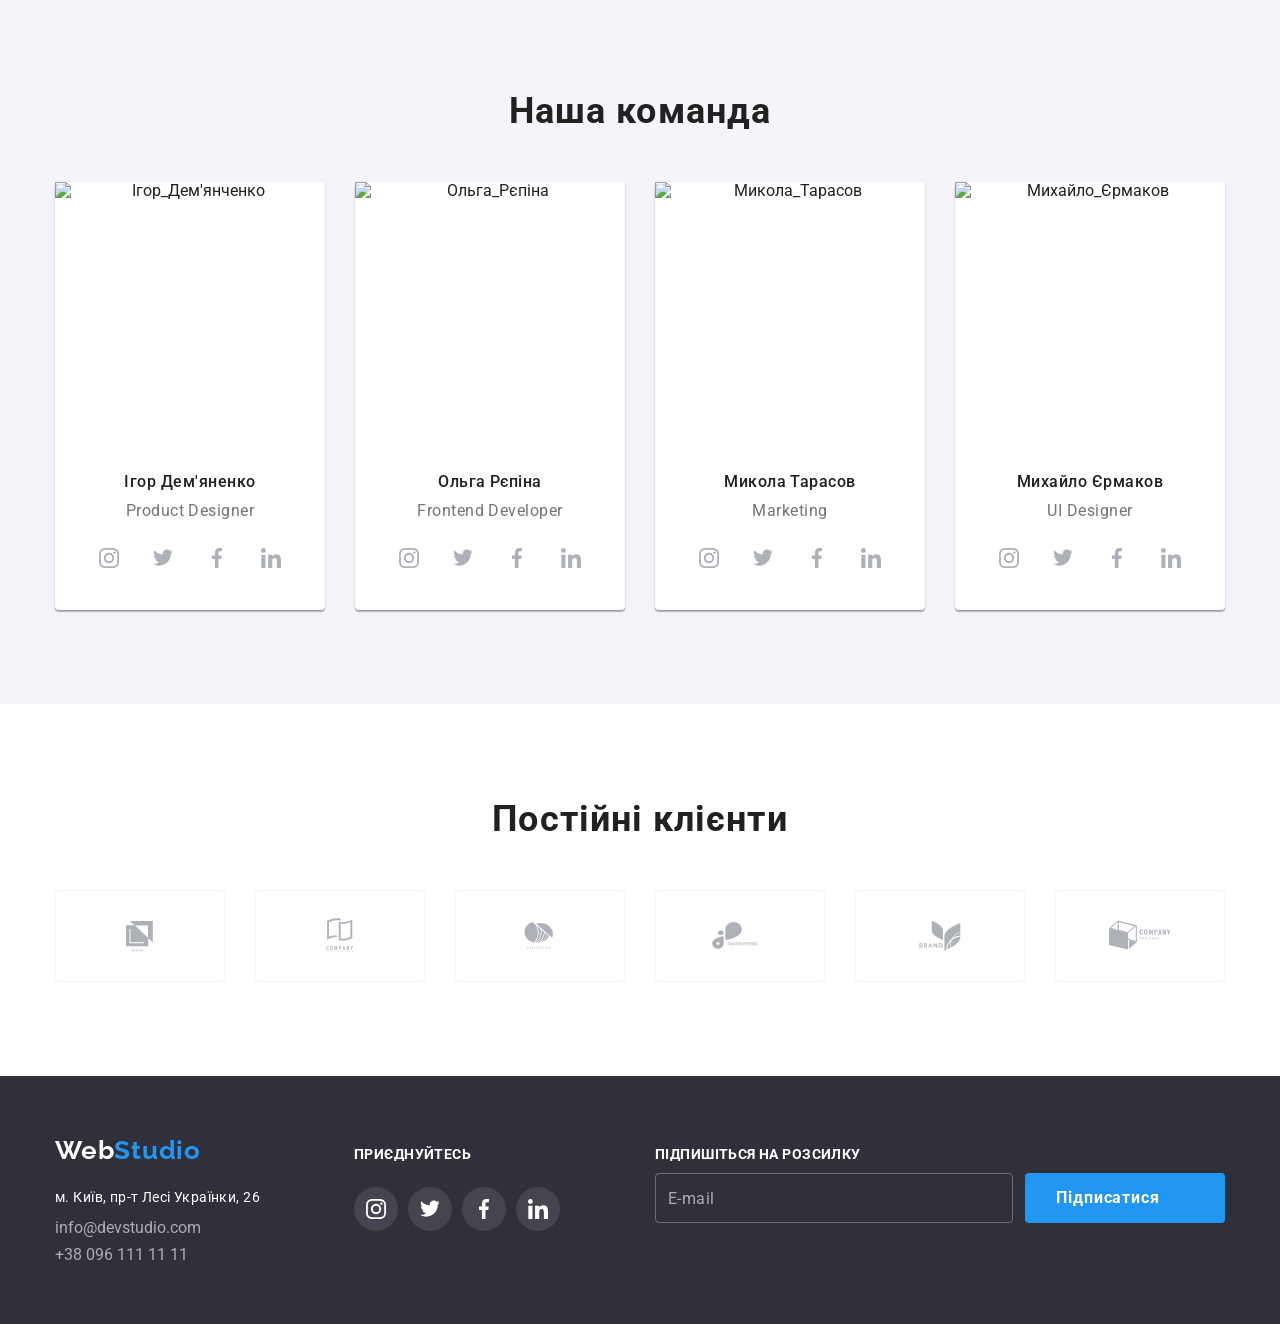
==== commit 5be6b00a: "Initial commit" ====
--- a/index.html
+++ b/index.html
@@ -1,490 +1,438 @@
 <!doctype html>
 <html lang="uk">
-  <head>
-    <meta charset="UTF-8" />
-    <meta name="viewport" content="width=device-width, initial-scale=1.0" />
-    <title>Document</title>
-    <link
-      href="https://fonts.googleapis.com/css2?family=Raleway:wght@700&family=Roboto:wght@400;500;700;900&display=swap"
-      rel="stylesheet"
-    />
-    <link
-      rel="stylesheet"
-      href="https://cdnjs.cloudflare.com/ajax/libs/modern-normalize/3.0.1/modern-normalize.min.css"
-    />
-    <link rel="stylesheet" href="css/styles.css" />
-  </head>
-
-  <body>
-    <header class="header">
+
+<head>
+  <meta charset="UTF-8" />
+  <meta name="viewport" content="width=device-width, initial-scale=1.0" />
+  <title>Document</title>
+  <link href="https://fonts.googleapis.com/css2?family=Raleway:wght@700&family=Roboto:wght@400;500;700;900&display=swap"
+    rel="stylesheet" />
+  <link rel="stylesheet"
+    href="https://cdnjs.cloudflare.com/ajax/libs/modern-normalize/3.0.1/modern-normalize.min.css" />
+  <link rel="stylesheet" href="./css/main.css" />
+</head>
+
+<body>
+  <header class="header">
+    <div class="container">
+      <nav class="site-nav">
+        <a href="./index.html" class="logo"><span>Web</span>Studio</a>
+        <ul class="site-nav__list">
+          <li class="site-nav__item">
+            <a href="./index.html" class="site-nav__link current">Студія</a>
+          </li>
+          <li class="site-nav__item">
+            <a href="./portfolio.html" class="site-nav__link">Портфоліо</a>
+          </li>
+          <li class="site-nav__item">
+            <a href="#contacts" class="site-nav__link">Контакти</a>
+          </li>
+        </ul>
+
+        <ul class="contacts">
+          <li>
+            <a href="mailto:info@devstudio.com"><svg class="contacts-icon" width="16" height="12">
+                <use href="./images/icons.svg#icon-email"></use>
+              </svg>info@devstudio.com</a>
+          </li>
+
+          <li>
+            <a href="tel:+380961111111"><svg class="contacts-icon" width="10" height="16">
+                <use href="./images/icons.svg#icon-smartphone"></use>
+              </svg>+38 096 111 11 11</a>
+          </li>
+        </ul>
+      </nav>
+    </div>
+  </header>
+
+  <main>
+    <section class="hero section">
       <div class="container">
-        <nav>
-          <a href="./index.html" class="logo"><span>Web</span>Studio</a>
-          <ul class="site-nav">
-            <li class="nav-item">
-              <a href="./index.html" class="link current">Студія</a>
+        <h1 class="hero__title">
+          Ефективні рішення для <br />
+          вашого бізнесу
+        </h1>
+        <button data-modal-open class="button button--primary button--hero" type="button">
+          Замовити послугу
+        </button>
+      </div>
+    </section>
+    <section class="section features">
+      <div class="container">
+        <ul class="features__list">
+          <li class="features__item">
+            <div class="features__icon">
+              <svg width="70" height="70">
+                <use href="./images/icons.svg#icon-antenna"></use>
+              </svg>
+            </div>
+            <h3 class="features__title">УВАГА ДО ДЕТАЛЕЙ</h3>
+            <p class="features__text">
+              Ідейні міркування, і навіть початок повсякденної роботи з
+              формування позиції.
+            </p>
+          </li>
+          <li class="features__item">
+            <div class="features__icon">
+              <svg width="70" height="70">
+                <use href="./images/icons.svg#icon-clock"></use>
+              </svg>
+            </div>
+            <h3 class="features__title">ПУНКТУАЛЬНІСТЬ</h3>
+            <p class="features__text">
+              Завдання організації, особливо рамки і місце навчання кадрів
+              тягне у себе.
+            </p>
+          </li>
+          <li class="features__item">
+            <div class="features__icon">
+              <svg width="70" height="70">
+                <use href="./images/icons.svg#icon-diagram"></use>
+              </svg>
+            </div>
+            <h3 class="features__title">ПЛАНУВАННЯ</h3>
+            <p class="features__text">
+              Так само консультація з широким активом значною мірою зумовлює.
+            </p>
+          </li>
+          <li class="features__item">
+            <div class="features__icon">
+              <svg width="70" height="70">
+                <use href="./images/icons.svg#icon-astronaut"></use>
+              </svg>
+            </div>
+            <h3 class="features__title">СУЧАСНІ ТЕХНОЛОГІЇ</h3>
+            <p class="features__text">
+              Значимість цих проблем настільки очевидна, що реалізація
+              планових завдань.
+            </p>
+          </li>
+        </ul>
+      </div>
+    </section>
+    <section class="services section">
+      <div class="container">
+        <h2 class="services__title">Чим ми займаємося</h2>
+        <ul class="services__list">
+          <li class="services__item">
+            <div class="thumb-item">
+              <img src="images/hands-laptop.jpg" alt="руки_за_ноутом" width="370" height="294" />
+              <p class="thumb__label">ДЕСКТОПНІ ДОДАТКИ</p>
+            </div>
+          </li>
+          <li class="services__item">
+            <div class="thumb-item">
+              <img src="images/hands-phone.jpg" alt="рука_з_телефоном" width="370" height="294" />
+              <p class="thumb__label">МОБІЛЬНІ ДОДАТКИ</p>
+            </div>
+          </li>
+          <li class="services__item">
+            <div class="thumb-item">
+              <img src="images/hands-tablet.jpg" alt="планшет" width="370" height="294" />
+              <p class="thumb__label">ДИЗАЙНЕРСЬКІ РІШЕННЯ</p>
+            </div>
+          </li>
+        </ul>
+      </div>
+    </section>
+    <section class="section team">
+      <div class="container">
+        <h2 class="team__title">Наша команда</h2>
+        <ul class="team__list">
+          <li class="team__item">
+            <img class="team__photo" src="images/product-design.jpg" alt="Ігор_Дем'янченко" width="270" height="260" />
+            <h3 class="team__name">Ігор Дем'яненко</h3>
+            <p class="team__text">Product Designer</p>
+            <ul class="social">
+              <li>
+                <a class="social__link" href="https://www.instagram.com">
+                  <svg class="social__icon" width="20" height="20">
+                    <use href="./images/icons.svg#icon-instagram"></use>
+                  </svg></a>
+              </li>
+              <li>
+                <a class="social__link" href="#">
+                  <svg class="social__icon" width="20" height="20">
+                    <use href="./images/icons.svg#icon-twitter"></use>
+                  </svg></a>
+              </li>
+              <li>
+                <a class="social__link" href="#">
+                  <svg class="social__icon" width="20" height="20">
+                    <use href="./images/icons.svg#icon-facebook"></use>
+                  </svg></a>
+              </li>
+              <li>
+                <a class="social__link" href="#">
+                  <svg class="social__icon" width="20" height="20">
+                    <use href="./images/icons.svg#icon-linkedin"></use>
+                  </svg>
+                </a>
+              </li>
+            </ul>
+          </li>
+          <li class="team__item">
+            <img class="team__photo" src="images/frontend.jpg" alt="Ольга_Рєпіна" width="270" height="260" />
+            <h3 class="team__name">Ольга Рєпіна</h3>
+            <p class="team__text">Frontend Developer</p>
+            <ul class="social">
+              <li>
+                <a class="social__link" href="https://www.instagram.com">
+                  <svg class="social__icon" width="20" height="20">
+                    <use href="./images/icons.svg#icon-instagram"></use>
+                  </svg></a>
+              </li>
+              <li>
+                <a class="social__link" href="#">
+                  <svg class="social__icon" width="20" height="20">
+                    <use href="./images/icons.svg#icon-twitter"></use>
+                  </svg></a>
+              </li>
+              <li>
+                <a class="social__link" href="#">
+                  <svg class="social__icon" width="20" height="20">
+                    <use href="./images/icons.svg#icon-facebook"></use>
+                  </svg></a>
+              </li>
+              <li>
+                <a class="social__link" href="#">
+                  <svg class="social__icon" width="20" height="20">
+                    <use href="./images/icons.svg#icon-linkedin"></use>
+                  </svg></a>
+              </li>
+            </ul>
+          </li>
+
+          <li class="team__item">
+            <img class="team__photo" src="images/market.jpg" alt="Микола_Тарасов" width="270" height="260" />
+            <h3 class="team__name">Микола Тарасов</h3>
+            <p class="team__text">Marketing</p>
+            <ul class="social">
+              <li>
+                <a class="social__link" href="https://www.instagram.com">
+                  <svg class="social__icon" width="20" height="20">
+                    <use href="./images/icons.svg#icon-instagram"></use>
+                  </svg></a>
+              </li>
+              <li>
+                <a class="social__link" href="#">
+                  <svg class="social__icon" width="20" height="20">
+                    <use href="./images/icons.svg#icon-twitter"></use>
+                  </svg></a>
+              </li>
+              <li>
+                <a class="social__link" href="#">
+                  <svg class="social__icon" width="20" height="20">
+                    <use href="./images/icons.svg#icon-facebook"></use>
+                  </svg></a>
+              </li>
+              <li>
+                <a class="social__link" href="#">
+                  <svg class="social__icon" width="20" height="20">
+                    <use href="./images/icons.svg#icon-linkedin"></use>
+                  </svg></a>
+              </li>
+            </ul>
+          </li>
+          <li class="team__item">
+            <img class="team__photo" src="images/ui-design.jpg" alt="Михайло_Єрмаков" width="270" height="260" />
+            <h3 class="team__name">Михайло Єрмаков</h3>
+            <p class="team__text">UI Designer</p>
+            <ul class="social">
+              <li>
+                <a class="social__link" href="https://www.instagram.com">
+                  <svg class="social__icon" width="20" height="20">
+                    <use href="./images/icons.svg#icon-instagram"></use>
+                  </svg></a>
+              </li>
+              <li>
+                <a class="social__link" href="#">
+                  <svg class="social__icon" width="20" height="20">
+                    <use href="./images/icons.svg#icon-twitter"></use>
+                  </svg></a>
+              </li>
+              <li>
+                <a class="social__link" href="#">
+                  <svg class="social__icon" width="20" height="20">
+                    <use href="./images/icons.svg#icon-facebook"></use>
+                  </svg></a>
+              </li>
+              <li>
+                <a class="social__link" href="#">
+                  <svg class="social__icon" width="20" height="20">
+                    <use href="./images/icons.svg#icon-linkedin"></use>
+                  </svg></a>
+              </li>
+            </ul>
+          </li>
+        </ul>
+      </div>
+    </section>
+    <section class="section clients">
+      <div class="container">
+        <h2 class="clients__title">Постійні клієнти</h2>
+        <ul class="clients__list">
+          <li>
+            <a class="clients__link" href="#">
+              <svg class="clients__icon" width="70" height="70">
+                <use href="./images/icons.svg#icon-YACO"></use>
+              </svg></a>
+          </li>
+          <li>
+            <a class="clients__link" href="#">
+              <svg class="clients__icon" width="70" height="70">
+                <use href="./images/icons.svg#icon-Tagline-Here-Company"></use>
+              </svg></a>
+          </li>
+          <li>
+            <a class="clients__link" href="#">
+              <svg class="clients__icon" width="70" height="70">
+                <use href="./images/icons.svg#icon-Company"></use>
+              </svg></a>
+          </li>
+          <li>
+            <a class="clients__link" href="#">
+              <svg class="clients__icon" width="70" height="70">
+                <use href="./images/icons.svg#icon-Fosted-Peters"></use>
+              </svg></a>
+          </li>
+          <li>
+            <a class="clients__link" href="#">
+              <svg class="clients__icon" width="70" height="70">
+                <use href="./images/icons.svg#icon-Brand"></use>
+              </svg></a>
+          </li>
+          <li>
+            <a class="clients__link" href="#">
+              <svg class="clients__icon" width="70" height="70">
+                <use href="./images/icons.svg#icon-Tag-Line-Company"></use>
+              </svg></a>
+          </li>
+        </ul>
+      </div>
+    </section>
+  </main>
+  <footer class="footer">
+    <div class="container">
+      <div class="footer__left">
+        <a class="logo" href="./index.html"><span>Web</span>Studio</a>
+        <address class="footer__contacts">
+          <ul>
+            <li class="footer__address">м. Київ, пр-т Лесі Українки, 26</li>
+            <li>
+              <a class="footer__contact-link" href="mailto:info@devstudio.com">info@devstudio.com</a>
             </li>
-            <li class="nav-item">
-              <a href="./portfolio.html" class="link">Портфоліо</a>
-            </li>
-            <li class="nav-item">
-              <a href="#contacts" class="link">Контакти</a>
-            </li>
+            <li><a class="footer__contact-link" href="tel:+380961111111">+38 096 111 11 11</a></li>
           </ul>
-
-          <ul class="contacts">
-            <li>
-              <a href="mailto:info@devstudio.com"
-                ><svg class="contacts-icon" width="16" height="12">
-                  <use href="./images/icons.svg#icon-email"></use></svg
-                >info@devstudio.com</a
-              >
-            </li>
-
-            <li>
-              <a href="tel:+380961111111"
-                ><svg class="contacts-icon" width="10" height="16">
-                  <use href="./images/icons.svg#icon-smartphone"></use></svg
-                >+38 096 111 11 11</a
-              >
-            </li>
-          </ul>
-        </nav>
-      </div>
-    </header>
-
-    <main>
-      <section class="hero section">
-        <div class="container">
-          <h1>
-            Ефективні рішення для <br />
-            вашого бізнесу
-          </h1>
-          <button data-modal-open class="hero-button" type="button">
-            Замовити послугу
+        </address>
+      </div>
+      <div class="footer__social">
+        <p class="footer__text">ПРИЄДНУЙТЕСЬ</p>
+        <ul class="footer__social-list">
+          <li>
+            <a class="social__link" href="https://www.instagram.com">
+              <svg class="footer__social-icon" width="20" height="20">
+                <use href="./images/icons.svg#icon-instagram"></use>
+              </svg></a>
+          </li>
+          <li>
+            <a class="social__link" href="#">
+              <svg class="footer__social-icon" width="20" height="20">
+                <use href="./images/icons.svg#icon-twitter"></use>
+              </svg></a>
+          </li>
+          <li>
+            <a class="social__link" href="#">
+              <svg class="footer__social-icon" width="20" height="20">
+                <use href="./images/icons.svg#icon-facebook"></use>
+              </svg></a>
+          </li>
+          <li>
+            <a class="social__link" href="#">
+              <svg class="footer__social-icon" width="20" height="20">
+                <use href="./images/icons.svg#icon-linkedin"></use>
+              </svg></a>
+          </li>
+        </ul>
+      </div>
+
+      <form class="subscribe__form">
+        <label for="subscribe-mail" class="subscribe__label">
+          ПІДПИШІТЬСЯ НА РОЗСИЛКУ
+        </label>
+
+        <div class="subscribe__row">
+          <input type="email" name="subscribe-mail" id="subscribe-mail" placeholder="E-mail" />
+          <button class="button button--primary subscribe__button" type="submit">
+
+            Підписатися<svg class="icon-send">
+              <use href="./images/send.svg"></use>
+            </svg>
           </button>
+
         </div>
-      </section>
-      <section class="section features">
-        <div class="container">
-          <ul class="features-list">
-            <li>
-              <div class="features-icon">
-                <svg width="70" height="70">
-                  <use href="./images/icons.svg#icon-antenna"></use>
-                </svg>
-              </div>
-              <h3>УВАГА ДО ДЕТАЛЕЙ</h3>
-              <p>
-                Ідейні міркування, і навіть початок повсякденної роботи з
-                формування позиції.
-              </p>
-            </li>
-            <li>
-              <div class="features-icon">
-                <svg width="70" height="70">
-                  <use href="./images/icons.svg#icon-clock"></use>
-                </svg>
-              </div>
-              <h3>ПУНКТУАЛЬНІСТЬ</h3>
-              <p>
-                Завдання організації, особливо рамки і місце навчання кадрів
-                тягне у себе.
-              </p>
-            </li>
-            <li>
-              <div class="features-icon">
-                <svg width="70" height="70">
-                  <use href="./images/icons.svg#icon-diagram"></use>
-                </svg>
-              </div>
-              <h3>ПЛАНУВАННЯ</h3>
-              <p>
-                Так само консультація з широким активом значною мірою зумовлює.
-              </p>
-            </li>
-            <li>
-              <div class="features-icon">
-                <svg width="70" height="70">
-                  <use href="./images/icons.svg#icon-astronaut"></use>
-                </svg>
-              </div>
-              <h3>СУЧАСНІ ТЕХНОЛОГІЇ</h3>
-              <p>
-                Значимість цих проблем настільки очевидна, що реалізація
-                планових завдань.
-              </p>
-            </li>
-          </ul>
+      </form>
+    </div>
+  </footer>
+  <div class="backdrop is-hidden" data-modal>
+    <div class="modal">
+      <button data-modal-close class="close-btn">
+        <svg class="icon-close">
+          <use href="./images/close.svg"></use>
+        </svg>
+      </button>
+      <form class="form js-speaker-form">
+        <h2 class="form-title">Залиште свої дані, ми вам передзвонимо</h2>
+
+        <div class="form-field">
+          <label for="name">Ім'я</label>
+          <div class="input-wrap">
+            <input type="text" name="name" id="name" />
+            <svg class="input-icon">
+              <use href="./images/icons.svg#icon-login"></use>
+            </svg>
+          </div>
         </div>
-      </section>
-      <section class="services section">
-        <div class="container">
-          <h2>Чим ми займаємося</h2>
-          <ul class="services-list">
-            <li>
-              <div class="thumb-item">
-                <img
-                  src="images/hands-laptop.jpg"
-                  alt="руки_за_ноутом"
-                  width="370"
-                  height="294"
-                />
-                <p class="thumb-label">ДЕСКТОПНІ ДОДАТКИ</p>
-              </div>
-            </li>
-            <li>
-              <div class="thumb-item">
-                <img
-                  src="images/hands-phone.jpg"
-                  alt="рука_з_телефоном"
-                  width="370"
-                  height="294"
-                />
-                <p class="thumb-label">МОБІЛЬНІ ДОДАТКИ</p>
-              </div>
-            </li>
-            <li>
-              <div class="thumb-item">
-                <img
-                  src="images/hands-tablet.jpg"
-                  alt="планшет"
-                  width="370"
-                  height="294"
-                />
-                <p class="thumb-label">ДИЗАЙНЕРСЬКІ РІШЕННЯ</p>
-              </div>
-            </li>
-          </ul>
+
+        <div class="form-field">
+          <label for="tel">Телефон</label>
+          <div class="input-wrap">
+            <input type="tel" name="tel" id="tel" />
+            <svg class="input-icon">
+              <use href="./images/icons.svg#icon-phone"></use>
+            </svg>
+          </div>
         </div>
-      </section>
-      <section class="section team">
-        <div class="container">
-          <h2>Наша команда</h2>
-          <ul class="team-list">
-            <li>
-              <img
-                src="images/product-design.jpg"
-                alt="Ігор_Дем'янченко"
-                width="270"
-                height="260"
-              />
-              <h3>Ігор Дем'яненко</h3>
-              <p>Product Designer</p>
-              <ul class="social">
-                <li>
-                  <a class="social-link" href="https://www.instagram.com">
-                    <svg class="social-icon" width="20" height="20">
-                      <use href="./images/icons.svg#icon-instagram"></use></svg
-                  ></a>
-                </li>
-                <li>
-                  <a class="social-link" href="#">
-                    <svg class="social-icon" width="20" height="20">
-                      <use href="./images/icons.svg#icon-twitter"></use></svg
-                  ></a>
-                </li>
-                <li>
-                  <a class="social-link" href="#">
-                    <svg class="social-icon" width="20" height="20">
-                      <use href="./images/icons.svg#icon-facebook"></use></svg
-                  ></a>
-                </li>
-                <li>
-                  <a class="social-link" href="#">
-                    <svg class="social-icon" width="20" height="20">
-                      <use href="./images/icons.svg#icon-linkedin"></use>
-                    </svg>
-                  </a>
-                </li>
-              </ul>
-            </li>
-            <li>
-              <img
-                src="images/frontend.jpg"
-                alt="Ольга_Рєпіна"
-                width="270"
-                height="260"
-              />
-              <h3>Ольга Рєпіна</h3>
-              <p>Frontend Developer</p>
-              <ul class="social">
-                <li>
-                  <a class="social-link" href="https://www.instagram.com">
-                    <svg class="social-icon" width="20" height="20">
-                      <use href="./images/icons.svg#icon-instagram"></use></svg
-                  ></a>
-                </li>
-                <li>
-                  <a class="social-link" href="#">
-                    <svg class="social-icon" width="20" height="20">
-                      <use href="./images/icons.svg#icon-twitter"></use></svg
-                  ></a>
-                </li>
-                <li>
-                  <a class="social-link" href="#">
-                    <svg class="social-icon" width="20" height="20">
-                      <use href="./images/icons.svg#icon-facebook"></use></svg
-                  ></a>
-                </li>
-                <li>
-                  <a class="social-link" href="#">
-                    <svg class="social-icon" width="20" height="20">
-                      <use href="./images/icons.svg#icon-linkedin"></use></svg
-                  ></a>
-                </li>
-              </ul>
-            </li>
-
-            <li>
-              <img
-                src="images/market.jpg"
-                alt="Микола_Тарасов"
-                width="270"
-                height="260"
-              />
-              <h3>Микола Тарасов</h3>
-              <p>Marketing</p>
-              <ul class="social">
-                <li>
-                  <a class="social-link" href="https://www.instagram.com">
-                    <svg class="social-icon" width="20" height="20">
-                      <use href="./images/icons.svg#icon-instagram"></use></svg
-                  ></a>
-                </li>
-                <li>
-                  <a class="social-link" href="#">
-                    <svg class="social-icon" width="20" height="20">
-                      <use href="./images/icons.svg#icon-twitter"></use></svg
-                  ></a>
-                </li>
-                <li>
-                  <a class="social-link" href="#">
-                    <svg class="social-icon" width="20" height="20">
-                      <use href="./images/icons.svg#icon-facebook"></use></svg
-                  ></a>
-                </li>
-                <li>
-                  <a class="social-link" href="#">
-                    <svg class="social-icon" width="20" height="20">
-                      <use href="./images/icons.svg#icon-linkedin"></use></svg
-                  ></a>
-                </li>
-              </ul>
-            </li>
-            <li>
-              <img
-                src="images/ui-design.jpg"
-                alt="Михайло_Єрмаков"
-                width="270"
-                height="260"
-              />
-              <h3>Михайло Єрмаков</h3>
-              <p>UI Designer</p>
-              <ul class="social">
-                <li>
-                  <a class="social-link" href="https://www.instagram.com">
-                    <svg class="social-icon" width="20" height="20">
-                      <use href="./images/icons.svg#icon-instagram"></use></svg
-                  ></a>
-                </li>
-                <li>
-                  <a class="social-link" href="#">
-                    <svg class="social-icon" width="20" height="20">
-                      <use href="./images/icons.svg#icon-twitter"></use></svg
-                  ></a>
-                </li>
-                <li>
-                  <a class="social-link" href="#">
-                    <svg class="social-icon" width="20" height="20">
-                      <use href="./images/icons.svg#icon-facebook"></use></svg
-                  ></a>
-                </li>
-                <li>
-                  <a class="social-link" href="#">
-                    <svg class="social-icon" width="20" height="20">
-                      <use href="./images/icons.svg#icon-linkedin"></use></svg
-                  ></a>
-                </li>
-              </ul>
-            </li>
-          </ul>
+
+        <div class="form-field">
+          <label for="modal-mail">Пошта</label>
+          <div class="input-wrap">
+            <input type="email" name="modal-mail" id="modal-mail" />
+            <svg class="input-icon">
+              <use href="./images/icons.svg#icon-mail"></use>
+            </svg>
+          </div>
         </div>
-      </section>
-      <section class="section clients">
-        <div class="container">
-          <h2>Постійні клієнти</h2>
-          <ul class="clients-list">
-            <li>
-              <a href="#">
-                <svg class="clients-icon" width="70" height="70">
-                  <use href="./images/icons.svg#icon-YACO"></use></svg
-              ></a>
-            </li>
-            <li>
-              <a href="#">
-                <svg class="clients-icon" width="70" height="70">
-                  <use
-                    href="./images/icons.svg#icon-Tagline-Here-Company"
-                  ></use></svg
-              ></a>
-            </li>
-            <li>
-              <a href="#">
-                <svg class="clients-icon" width="70" height="70">
-                  <use href="./images/icons.svg#icon-Company"></use></svg
-              ></a>
-            </li>
-            <li>
-              <a href="#">
-                <svg class="clients-icon" width="70" height="70">
-                  <use href="./images/icons.svg#icon-Fosted-Peters"></use></svg
-              ></a>
-            </li>
-            <li>
-              <a href="#">
-                <svg class="clients-icon" width="70" height="70">
-                  <use href="./images/icons.svg#icon-Brand"></use></svg
-              ></a>
-            </li>
-            <li>
-              <a href="#">
-                <svg class="clients-icon" width="70" height="70">
-                  <use
-                    href="./images/icons.svg#icon-Tag-Line-Company"
-                  ></use></svg
-              ></a>
-            </li>
-          </ul>
+
+        <div class="form-field">
+          <label for="comment">Коментар</label>
+          <textarea id="comment" rows="5" placeholder="Введіть текст"></textarea>
         </div>
-      </section>
-    </main>
-    <footer class="footer">
-      <div class="container">
-        <div class="footer-left">
-          <a class="logo" href="./index.html"><span>Web</span>Studio</a>
-          <address class="footer-contacts">
-            <ul>
-              <li class="footer-text">м. Київ, пр-т Лесі Українки, 26</li>
-              <li>
-                <a href="mailto:info@devstudio.com">info@devstudio.com</a>
-              </li>
-              <li><a href="tel:+380961111111">+38 096 111 11 11</a></li>
-            </ul>
-          </address>
-        </div>
-        <div class="footer-social">
-          <p class="footer-title">ПРИЄДНУЙТЕСЬ</p>
-          <ul class="social">
-            <li>
-              <a class="social-link" href="https://www.instagram.com">
-                <svg class="social-icon" width="20" height="20">
-                  <use href="./images/icons.svg#icon-instagram"></use></svg
-              ></a>
-            </li>
-            <li>
-              <a class="social-link" href="#">
-                <svg class="social-icon" width="20" height="20">
-                  <use href="./images/icons.svg#icon-twitter"></use></svg
-              ></a>
-            </li>
-            <li>
-              <a class="social-link" href="#">
-                <svg class="social-icon" width="20" height="20">
-                  <use href="./images/icons.svg#icon-facebook"></use></svg
-              ></a>
-            </li>
-            <li>
-              <a class="social-link" href="#">
-                <svg class="social-icon" width="20" height="20">
-                  <use href="./images/icons.svg#icon-linkedin"></use></svg
-              ></a>
-            </li>
-          </ul>
-        </div>
-
-        <form class="form-subscribe">
-          <label for="subscribe-mail" class="subscribe-label">
-            ПІДПИШІТЬСЯ НА РОЗСИЛКУ
-          </label>
-
-          <div class="subscribe-row">
-            <input
-              type="email"
-              name="subscribe-mail"
-              id="subscribe-mail"
-              placeholder="E-mail"
-            />
-            <button type="submit">
-              Відправити<svg class="icon-send">
-                <use href="./images/send.svg"></use>
-              </svg>
-            </button>
-          </div>
-        </form>
-      </div>
-    </footer>
-    <div class="backdrop is-hidden" data-modal>
-      <div class="modal">
-        <button data-modal-close class="close-btn">
-          <svg class="icon-close">
-            <use href="./images/close.svg"></use>
-          </svg>
-        </button>
-        <form class="form js-speaker-form">
-          <h2 class="form-title">Залиште свої дані, ми вам передзвонимо</h2>
-
-          <div class="form-field">
-            <label for="name">Ім'я</label>
-            <div class="input-wrap">
-              <input type="text" name="name" id="name" />
-              <svg class="input-icon">
-                <use href="./images/login.svg"></use>
-              </svg>
-            </div>
-          </div>
-
-          <div class="form-field">
-            <label for="tel">Телефон</label>
-            <div class="input-wrap">
-              <input type="tel" name="tel" id="tel" />
-              <svg class="input-icon">
-                <use href="./images/phone.svg"></use>
-              </svg>
-            </div>
-          </div>
-
-          <div class="form-field">
-            <label for="modal-mail">Пошта</label>
-            <div class="input-wrap">
-              <input type="email" name="modal-mail" id="modal-mail" />
-              <svg class="input-icon">
-                <use href="./images/mail.svg"></use>
-              </svg>
-            </div>
-          </div>
-
-          <div class="form-field">
-            <label for="comment">Коментар</label>
-            <textarea
-              id="comment"
-              rows="5"
-              placeholder="Введіть текст"
-            ></textarea>
-          </div>
-
-          <label class="checkbox">
-            <input type="checkbox" name="agreement" class="checkbox-input" />
-            <span class="checkbox-icon"></span>
-            Погоджуюся з розсилкою та приймаю
-            <a href="#">Умови договору</a>
-          </label>
-
-          <button type="submit">Відправити</button>
-        </form>
-      </div>
+
+        <label class="checkbox">
+          <input type="checkbox" name="agreement" class="checkbox-input" />
+          <span class="checkbox-icon"></span>
+          Погоджуюся з розсилкою та приймаю
+          <a href="#">Умови договору</a>
+        </label>
+
+        <button type="submit" class="button button--primary">Відправити</button>
+      </form>
     </div>
-    <!-- Ставимо перед закриваючим тегом body -->
-    <script src="./js/modal.js"></script>
-  </body>
-</html>
+  </div>
+  <!-- Ставимо перед закриваючим тегом body -->
+  <script src="./js/modal.js"></script>
+</body>
+
+</html>
--- a/css/main.css
+++ b/css/main.css
@@ -0,0 +1,970 @@
+:root {
+  --main-color: #212121;
+  --text-color: #757575;
+  --white: #ffffff;
+  --nav-color: rgba(255, 255, 255, 0.6);
+  --bg-dark: #2f303a;
+  --bg-light: #f5f4fa;
+  --accent: #2196f3;
+}
+
+h1,
+h2,
+h3,
+p {
+  margin: 0;
+}
+
+ul {
+  margin: 0;
+  padding: 0;
+  list-style: none;
+}
+
+img {
+  display: block;
+  max-width: 100%;
+}
+
+body {
+  font-family: "Roboto", -apple-system, BlinkMacSystemFont, "Segoe UI", Arial, sans-serif;
+  color: var(--main-color);
+}
+
+.container {
+  width: 1200px;
+  margin: 0 auto;
+  padding: 0 15px;
+}
+
+.features__title {
+  margin-bottom: 10px;
+  color: var(--main-color);
+  font-weight: 700;
+  font-size: 14px;
+  line-height: 1.14;
+  letter-spacing: 0.03em;
+}
+.features__text {
+  color: var(--text-color);
+  font-size: 14px;
+  line-height: 1.71;
+  letter-spacing: 0.03em;
+}
+.features__list {
+  display: -webkit-box;
+  display: -ms-flexbox;
+  display: flex;
+  gap: 30px;
+}
+.features__item {
+  width: 270px;
+}
+.features__icon {
+  display: -webkit-box;
+  display: -ms-flexbox;
+  display: flex;
+  padding: 25px;
+  height: 120px;
+  width: 270px;
+  -webkit-box-align: center;
+      -ms-flex-align: center;
+          align-items: center;
+  -webkit-box-pack: center;
+      -ms-flex-pack: center;
+          justify-content: center;
+  background-color: var(--bg-light);
+  margin-bottom: 30px;
+}
+
+.header {
+  background-color: var(--white);
+}
+
+.contacts {
+  list-style: none;
+  margin: 0 0 0 auto;
+  padding: 0;
+  display: -webkit-box;
+  display: -ms-flexbox;
+  display: flex;
+  gap: 50px;
+}
+.contacts-icon {
+  fill: currentColor;
+  margin-right: 10px;
+  vertical-align: middle;
+  -webkit-transition: fill 250ms cubic-bezier(0.4, 0, 0.2, 1);
+  transition: fill 250ms cubic-bezier(0.4, 0, 0.2, 1);
+}
+.contacts a {
+  color: var(--text-color);
+  text-decoration: none;
+  font-weight: 500;
+  font-size: 14px;
+  line-height: 1.14;
+  letter-spacing: 0.02em;
+  -webkit-transition: color 250ms cubic-bezier(0.4, 0, 0.2, 1);
+  transition: color 250ms cubic-bezier(0.4, 0, 0.2, 1);
+}
+.contacts a:hover, .contacts a:focus {
+  color: var(--accent);
+}
+
+.site-nav {
+  display: -webkit-box;
+  display: -ms-flexbox;
+  display: flex;
+  gap: 50px;
+  position: relative;
+  -webkit-box-align: center;
+      -ms-flex-align: center;
+          align-items: center;
+}
+.site-nav .logo {
+  margin-right: 43px;
+}
+.site-nav__list {
+  display: -webkit-box;
+  display: -ms-flexbox;
+  display: flex;
+  gap: 50px;
+  margin: 0;
+  padding: 0;
+  list-style: none;
+}
+.site-nav__item {
+  position: relative;
+}
+.site-nav__link {
+  display: block;
+  padding: 32px 0;
+  position: relative;
+  color: var(--main-color);
+  text-decoration: none;
+  font-weight: 500;
+  font-size: 14px;
+  line-height: 1.14;
+  letter-spacing: 0.02em;
+  -webkit-transition: color 250ms cubic-bezier(0.4, 0, 0.2, 1);
+  transition: color 250ms cubic-bezier(0.4, 0, 0.2, 1);
+}
+.site-nav__link:hover, .site-nav__link:focus {
+  color: var(--accent);
+}
+.site-nav__link.current::after {
+  content: "";
+  position: absolute;
+  left: 0;
+  bottom: 0;
+  width: 100%;
+  height: 4px;
+  background-color: var(--accent);
+  border-radius: 2px;
+  -webkit-transform: scaleX(1);
+          transform: scaleX(1);
+}
+
+.section {
+  padding: 94px 0;
+}
+
+.services {
+  background-color: var(--white);
+}
+.services__title {
+  margin-bottom: 50px;
+  color: var(--main-color);
+  font-weight: 700;
+  font-size: 36px;
+  line-height: 1.17;
+  letter-spacing: 0.03em;
+  text-align: center;
+}
+.services__list {
+  display: -webkit-box;
+  display: -ms-flexbox;
+  display: flex;
+  gap: 30px;
+}
+.services.section {
+  padding-top: 0;
+}
+
+.services__item {
+  position: relative;
+}
+
+.team {
+  background-color: var(--bg-light);
+}
+.team__title {
+  color: var(--main-color);
+  font-weight: 700;
+  font-size: 36px;
+  line-height: 1.17;
+  letter-spacing: 0.03em;
+  text-align: center;
+  margin-bottom: 50px;
+}
+.team__list {
+  display: -webkit-box;
+  display: -ms-flexbox;
+  display: flex;
+  gap: 30px;
+}
+.team__name {
+  margin-bottom: 10px;
+  color: var(--main-color);
+  font-weight: 500;
+  font-size: 16px;
+  line-height: 1.19;
+  letter-spacing: 0.03em;
+}
+.team__text {
+  color: var(--text-color);
+  font-size: 16px;
+  line-height: 1.19;
+  letter-spacing: 0.03em;
+}
+.team__item {
+  background-color: var(--white);
+  text-align: center;
+  padding-bottom: 30px;
+  border-radius: 4px;
+  -webkit-box-shadow: 0px 1px 3px rgba(0, 0, 0, 0.12), 0px 1px 1px rgba(0, 0, 0, 0.14), 0px 2px 1px rgba(0, 0, 0, 0.2);
+          box-shadow: 0px 1px 3px rgba(0, 0, 0, 0.12), 0px 1px 1px rgba(0, 0, 0, 0.14), 0px 2px 1px rgba(0, 0, 0, 0.2);
+}
+.team__photo {
+  margin-bottom: 30px;
+}
+
+.footer {
+  background-color: var(--bg-dark);
+  padding: 60px 0;
+}
+.footer .container {
+  display: -webkit-box;
+  display: -ms-flexbox;
+  display: flex;
+  -webkit-box-align: baseline;
+      -ms-flex-align: baseline;
+          align-items: baseline;
+  gap: 94px;
+}
+.footer__left {
+  max-width: 231px;
+}
+.footer__address {
+  font-style: normal;
+  color: var(--white);
+  font-size: 14px;
+  line-height: 1.71;
+  letter-spacing: 0.03em;
+}
+.footer__contacts ul {
+  margin-top: 20px;
+}
+.footer__contacts ul li:not(:last-child) {
+  margin-bottom: 9px;
+}
+.footer__contact-link {
+  font-style: normal;
+  color: rgba(255, 255, 255, 0.6);
+  text-decoration: none;
+  -webkit-transition: color 250ms cubic-bezier(0.4, 0, 0.2, 1);
+  transition: color 250ms cubic-bezier(0.4, 0, 0.2, 1);
+}
+.footer__contact-link:hover, .footer__contact-link:focus {
+  color: var(--accent);
+}
+.footer .logo {
+  display: inline-block;
+}
+.footer .logo span {
+  color: var(--white);
+}
+.footer__text {
+  margin-bottom: 20px;
+  font-family: "Roboto", sans-serif;
+  color: var(--white);
+  font-size: 14px;
+  line-height: 1.71;
+  letter-spacing: 0.03em;
+  text-transform: uppercase;
+  font-weight: 700;
+}
+.footer__social-list {
+  margin-top: 20px;
+  display: -webkit-box;
+  display: -ms-flexbox;
+  display: flex;
+  gap: 10px;
+  padding: 0;
+  list-style: none;
+}
+.footer__social-icon {
+  fill: currentColor;
+}
+.footer .social {
+  margin-top: 0;
+  -webkit-box-pack: start;
+      -ms-flex-pack: start;
+          justify-content: flex-start;
+}
+.footer .social__link {
+  background-color: rgba(255, 255, 255, 0.1);
+  color: var(--white);
+}
+.footer .social:hover, .footer .social:focus {
+  background-color: var(--accent);
+  color: var(--white);
+}
+.footer .subscribe__form {
+  margin-left: auto;
+  display: -webkit-box;
+  display: -ms-flexbox;
+  display: flex;
+  -webkit-box-orient: vertical;
+  -webkit-box-direction: normal;
+      -ms-flex-direction: column;
+          flex-direction: column;
+  gap: 10px;
+}
+.footer .subscribe__row {
+  display: -webkit-box;
+  display: -ms-flexbox;
+  display: flex;
+  gap: 12px;
+}
+.footer .subscribe__row input {
+  color: var(--white);
+  width: 358px;
+  height: 50px;
+  padding: 20px 12px;
+  border: 1px solid rgba(255, 255, 255, 0.3);
+  border-radius: 4px;
+  background-color: transparent;
+  font-size: 16px;
+  line-height: 1.25;
+  letter-spacing: 0.03em;
+}
+.footer .subscribe__row input::-webkit-input-placeholder {
+  color: rgba(255, 255, 255, 0.6);
+}
+.footer .subscribe__row input::-moz-placeholder {
+  color: rgba(255, 255, 255, 0.6);
+}
+.footer .subscribe__row input:-ms-input-placeholder {
+  color: rgba(255, 255, 255, 0.6);
+}
+.footer .subscribe__row input::-ms-input-placeholder {
+  color: rgba(255, 255, 255, 0.6);
+}
+.footer .subscribe__row input::placeholder {
+  color: rgba(255, 255, 255, 0.6);
+}
+.footer .subscribe__label {
+  font-size: 14px;
+  line-height: 1.14;
+  letter-spacing: 0.03em;
+  color: var(--white);
+  font-weight: 700;
+}
+.footer__button {
+  width: 200px;
+  height: 50px;
+  gap: 10px;
+  background-color: var(--accent);
+  color: var(--white);
+  border: none;
+  border-radius: 4px;
+  cursor: pointer;
+}
+.footer .icon-send {
+  width: 24px;
+  height: 24px;
+  fill: var(--white);
+  margin-left: 10px;
+}
+
+.button {
+  border: none;
+  margin-bottom: 0;
+  min-width: 200px;
+  border-radius: 4px;
+  padding: 10px 22px;
+  display: -webkit-inline-box;
+  display: -ms-inline-flexbox;
+  display: inline-flex;
+  -webkit-box-align: center;
+      -ms-flex-align: center;
+          align-items: center;
+  -webkit-box-pack: center;
+      -ms-flex-pack: center;
+          justify-content: center;
+  -webkit-transition: background-color 250ms cubic-bezier(0.4, 0, 0.2, 1);
+  transition: background-color 250ms cubic-bezier(0.4, 0, 0.2, 1);
+}
+.button--primary {
+  background-color: var(--accent);
+  color: var(--white);
+  font-size: 16px;
+  font-weight: 700;
+  line-height: 1.88;
+  letter-spacing: 0.06em;
+  cursor: pointer;
+}
+.button--primary:hover, .button--primary:focus {
+  background-color: var(--bg-dark);
+}
+
+.form {
+  padding: 40px;
+}
+.form-title {
+  margin-bottom: 20px;
+  text-align: center;
+  font-weight: 700;
+  font-size: 20px;
+  line-height: 1.15;
+  letter-spacing: 0.03em;
+}
+.form-field {
+  position: relative;
+  display: -webkit-box;
+  display: -ms-flexbox;
+  display: flex;
+  -webkit-box-orient: vertical;
+  -webkit-box-direction: normal;
+      -ms-flex-direction: column;
+          flex-direction: column;
+  font-family: "Roboto", sans-serif;
+  margin-bottom: 10px;
+}
+.form-field label {
+  margin: 4px;
+  opacity: 0.5;
+}
+.form-field input {
+  width: 100%;
+  padding: 11px 12px;
+  height: 40px;
+  padding-left: 40px;
+  border: 1px solid var(--text-color);
+  border-radius: 4px;
+  background-color: transparent;
+  font-size: 16px;
+  -webkit-transition: border-color 250ms cubic-bezier(0.4, 0, 0.2, 1);
+  transition: border-color 250ms cubic-bezier(0.4, 0, 0.2, 1);
+}
+.form-field input::-webkit-input-placeholder {
+  color: var(--text-color);
+  opacity: 0.5;
+}
+.form-field input::-moz-placeholder {
+  color: var(--text-color);
+  opacity: 0.5;
+}
+.form-field input:-ms-input-placeholder {
+  color: var(--text-color);
+  opacity: 0.5;
+}
+.form-field input::-ms-input-placeholder {
+  color: var(--text-color);
+  opacity: 0.5;
+}
+.form-field input::placeholder {
+  color: var(--text-color);
+  opacity: 0.5;
+}
+.form-field input:hover, .form-field input:focus {
+  border-color: var(--accent);
+  outline: none;
+}
+.form-field input:focus::-webkit-input-placeholder {
+  opacity: 0.3;
+}
+.form-field input:focus::-moz-placeholder {
+  opacity: 0.3;
+}
+.form-field input:focus:-ms-input-placeholder {
+  opacity: 0.3;
+}
+.form-field input:focus::-ms-input-placeholder {
+  opacity: 0.3;
+}
+.form-field input:focus::placeholder {
+  opacity: 0.3;
+}
+.form-field textarea {
+  width: 100%;
+  padding: 12px 16px;
+  height: 120px;
+  resize: none;
+  border: 1px solid var(--text-color);
+  border-radius: 4px;
+  background-color: transparent;
+  font-size: 16px;
+  -webkit-transition: border-color 250ms cubic-bezier(0.4, 0, 0.2, 1);
+  transition: border-color 250ms cubic-bezier(0.4, 0, 0.2, 1);
+}
+.form-field textarea::-webkit-input-placeholder {
+  color: var(--text-color);
+  opacity: 0.5;
+}
+.form-field textarea::-moz-placeholder {
+  color: var(--text-color);
+  opacity: 0.5;
+}
+.form-field textarea:-ms-input-placeholder {
+  color: var(--text-color);
+  opacity: 0.5;
+}
+.form-field textarea::-ms-input-placeholder {
+  color: var(--text-color);
+  opacity: 0.5;
+}
+.form-field textarea::placeholder {
+  color: var(--text-color);
+  opacity: 0.5;
+}
+.form-field textarea:hover, .form-field textarea:focus {
+  border-color: var(--accent);
+  outline: none;
+}
+.form-field textarea:focus::-webkit-input-placeholder {
+  opacity: 0.3;
+}
+.form-field textarea:focus::-moz-placeholder {
+  opacity: 0.3;
+}
+.form-field textarea:focus:-ms-input-placeholder {
+  opacity: 0.3;
+}
+.form-field textarea:focus::-ms-input-placeholder {
+  opacity: 0.3;
+}
+.form-field textarea:focus::placeholder {
+  opacity: 0.3;
+}
+.form-field:hover .input-icon, .form-field:focus-within .input-icon {
+  color: var(--accent);
+}
+.form button {
+  border: 1px solid var(--accent);
+  display: block;
+  margin: 30px auto;
+  margin-bottom: 0;
+}
+
+.input-wrap {
+  position: relative;
+  display: -webkit-box;
+  display: -ms-flexbox;
+  display: flex;
+  -webkit-box-align: center;
+      -ms-flex-align: center;
+          align-items: center;
+  -webkit-box-pack: center;
+      -ms-flex-pack: center;
+          justify-content: center;
+}
+
+.input-icon {
+  pointer-events: none;
+  position: absolute;
+  top: 50%;
+  left: 12px;
+  -webkit-transform: translateY(-50%);
+          transform: translateY(-50%);
+  width: 18px;
+  height: 18px;
+  color: var(--main-color);
+}
+
+.checkbox {
+  padding: 10px 12px 0;
+  display: -webkit-box;
+  display: -ms-flexbox;
+  display: flex;
+  -webkit-box-align: center;
+      -ms-flex-align: center;
+          align-items: center;
+  -webkit-box-pack: center;
+      -ms-flex-pack: center;
+          justify-content: center;
+  gap: 8px;
+  width: 100%;
+  height: 24px;
+  font-family: "Roboto", sans-serif;
+  color: var(--text-color);
+}
+.checkbox-input {
+  position: absolute;
+  opacity: 0;
+  width: 16px;
+  height: 15px;
+  cursor: pointer;
+}
+.checkbox-input:checked ~ .checkbox-icon {
+  background-color: var(--accent);
+  background-image: url("../images/check.svg");
+  background-size: 16px 16px;
+  background-position: center;
+  border-color: var(--accent);
+}
+.checkbox-icon {
+  width: 16px;
+  height: 16px;
+  display: -webkit-box;
+  display: -ms-flexbox;
+  display: flex;
+  border: 1px solid var(--main-color);
+  border-radius: 2px;
+}
+
+.hero {
+  display: -webkit-box;
+  display: -ms-flexbox;
+  display: flex;
+  -webkit-box-align: center;
+      -ms-flex-align: center;
+          align-items: center;
+  min-height: 600px;
+  text-align: center;
+  background-color: var(--bg-dark);
+  max-width: 1600px;
+  margin-left: auto;
+  margin-right: auto;
+  background-image: -webkit-gradient(linear, left top, left bottom, from(rgba(47, 48, 58, 0.4)), to(rgba(47, 48, 58, 0.4))), url(../images/hero-bg.svg);
+  background-image: linear-gradient(rgba(47, 48, 58, 0.4), rgba(47, 48, 58, 0.4)), url(../images/hero-bg.svg);
+  background-repeat: no-repeat;
+  background-position: center;
+  background-size: cover;
+}
+.hero__title {
+  margin-bottom: 30px;
+  color: var(--white);
+  font-weight: 900;
+  font-size: 44px;
+  line-height: 1.36;
+  letter-spacing: 0.06em;
+  text-align: center;
+}
+
+.logo {
+  color: var(--accent);
+  font-family: "Raleway", sans-serif;
+  font-weight: 700;
+  font-size: 26px;
+  text-decoration: none;
+  line-height: 1.14;
+  letter-spacing: 0.03em;
+}
+.logo span {
+  color: var(--main-color);
+}
+
+.backdrop {
+  position: fixed;
+  top: 0;
+  left: 0;
+  width: 100%;
+  height: 100%;
+  background-color: rgba(0, 0, 0, 0.2);
+  -webkit-transition: opacity 250ms cubic-bezier(0.4, 0, 0.2, 1), visibility 250ms cubic-bezier(0.4, 0, 0.2, 1);
+  transition: opacity 250ms cubic-bezier(0.4, 0, 0.2, 1), visibility 250ms cubic-bezier(0.4, 0, 0.2, 1);
+}
+.backdrop.is-hidden {
+  visibility: hidden;
+  opacity: 0;
+  pointer-events: none;
+}
+
+.modal {
+  min-height: 528px;
+  min-width: 521px;
+  position: absolute;
+  border-radius: 4px;
+  top: 50%;
+  left: 50%;
+  -webkit-transform: translate(-50%, -50%);
+          transform: translate(-50%, -50%);
+  -webkit-transition: opacity 250ms cubic-bezier(0.4, 0, 0.2, 1), -webkit-transform 250ms cubic-bezier(0.4, 0, 0.2, 1);
+  transition: opacity 250ms cubic-bezier(0.4, 0, 0.2, 1), -webkit-transform 250ms cubic-bezier(0.4, 0, 0.2, 1);
+  transition: transform 250ms cubic-bezier(0.4, 0, 0.2, 1), opacity 250ms cubic-bezier(0.4, 0, 0.2, 1);
+  transition: transform 250ms cubic-bezier(0.4, 0, 0.2, 1), opacity 250ms cubic-bezier(0.4, 0, 0.2, 1), -webkit-transform 250ms cubic-bezier(0.4, 0, 0.2, 1);
+  background-color: #ffffff;
+}
+
+.icon-close {
+  width: 11px;
+  height: 11px;
+}
+
+.close-btn {
+  position: absolute;
+  top: 8px;
+  right: 8px;
+  display: -webkit-box;
+  display: -ms-flexbox;
+  display: flex;
+  -webkit-box-align: center;
+      -ms-flex-align: center;
+          align-items: center;
+  -webkit-box-pack: center;
+      -ms-flex-pack: center;
+          justify-content: center;
+  border: 1px solid rgba(0, 0, 0, 0.1);
+  width: 30px;
+  height: 30px;
+  border-radius: 50%;
+  background: #fff;
+  cursor: pointer;
+  -webkit-box-shadow: 0 2px 6px rgba(0, 0, 0, 0.15);
+          box-shadow: 0 2px 6px rgba(0, 0, 0, 0.15);
+  -webkit-transition: background-color 250ms cubic-bezier(0.4, 0, 0.2, 1);
+  transition: background-color 250ms cubic-bezier(0.4, 0, 0.2, 1);
+}
+.close-btn:hover {
+  background: #f2f2f2;
+}
+
+.social {
+  display: -webkit-box;
+  display: -ms-flexbox;
+  display: flex;
+  list-style: none;
+  -webkit-box-pack: center;
+      -ms-flex-pack: center;
+          justify-content: center;
+  margin-top: 16px;
+  gap: 10px;
+}
+.social__icon {
+  fill: currentColor;
+}
+.social__link {
+  display: -webkit-box;
+  display: -ms-flexbox;
+  display: flex;
+  -webkit-box-align: center;
+      -ms-flex-align: center;
+          align-items: center;
+  -webkit-box-pack: center;
+      -ms-flex-pack: center;
+          justify-content: center;
+  color: #afb1b8;
+  width: 44px;
+  height: 44px;
+  border-radius: 50%;
+  display: flex;
+  -webkit-transition: background-color 250ms cubic-bezier(0.4, 0, 0.2, 1), color 250ms cubic-bezier(0.4, 0, 0.2, 1);
+  transition: background-color 250ms cubic-bezier(0.4, 0, 0.2, 1), color 250ms cubic-bezier(0.4, 0, 0.2, 1);
+}
+.social__link:hover, .social__link:focus {
+  background: var(--accent);
+  color: var(--white);
+}
+
+.clients__title {
+  margin-bottom: 50px;
+  color: var(--main-color);
+  font-weight: 700;
+  font-size: 36px;
+  line-height: 1.17;
+  letter-spacing: 0.03em;
+  text-align: center;
+}
+.clients__list {
+  display: -webkit-box;
+  display: -ms-flexbox;
+  display: flex;
+  gap: 30px;
+  list-style: none;
+  padding: 0;
+  margin: 0;
+}
+.clients__link {
+  width: 170px;
+  height: 92px;
+  border: 1px solid var(--bg-light);
+  border-radius: 4px;
+  display: -webkit-box;
+  display: -ms-flexbox;
+  display: flex;
+  -webkit-box-align: center;
+      -ms-flex-align: center;
+          align-items: center;
+  -webkit-box-pack: center;
+      -ms-flex-pack: center;
+          justify-content: center;
+  color: #afb1b8;
+  -webkit-transition: color 250ms cubic-bezier(0.4, 0, 0.2, 1), border-color 250ms cubic-bezier(0.4, 0, 0.2, 1);
+  transition: color 250ms cubic-bezier(0.4, 0, 0.2, 1), border-color 250ms cubic-bezier(0.4, 0, 0.2, 1);
+}
+.clients__link:hover, .clients__link:focus {
+  color: var(--accent);
+  border-color: var(--accent);
+}
+.clients__icon {
+  fill: currentColor;
+}
+
+.thumb {
+  position: relative;
+  overflow: hidden;
+}
+.thumb::before {
+  content: "";
+  position: absolute;
+  inset: 0;
+  background: var(--accent);
+  opacity: 0;
+  z-index: 1;
+  -webkit-transform: translateY(100%);
+          transform: translateY(100%);
+  -webkit-transition: opacity 250ms cubic-bezier(0.4, 0, 0.2, 1), -webkit-transform 250ms cubic-bezier(0.4, 0, 0.2, 1);
+  transition: opacity 250ms cubic-bezier(0.4, 0, 0.2, 1), -webkit-transform 250ms cubic-bezier(0.4, 0, 0.2, 1);
+  transition: transform 250ms cubic-bezier(0.4, 0, 0.2, 1), opacity 250ms cubic-bezier(0.4, 0, 0.2, 1);
+  transition: transform 250ms cubic-bezier(0.4, 0, 0.2, 1), opacity 250ms cubic-bezier(0.4, 0, 0.2, 1), -webkit-transform 250ms cubic-bezier(0.4, 0, 0.2, 1);
+}
+.thumb__label {
+  position: absolute;
+  bottom: 0;
+  left: 0;
+  width: 100%;
+  height: 70px;
+  display: -webkit-box;
+  display: -ms-flexbox;
+  display: flex;
+  -webkit-box-align: center;
+      -ms-flex-align: center;
+          align-items: center;
+  -webkit-box-pack: center;
+      -ms-flex-pack: center;
+          justify-content: center;
+  background-color: rgba(47, 48, 58, 0.8);
+  color: var(--white);
+  font-weight: 700;
+  font-size: 14px;
+  line-height: 1.14;
+}
+
+.card-overlay {
+  position: absolute;
+  inset: 0;
+  padding: 63px 24px;
+  color: var(--white);
+  font-size: 18px;
+  line-height: 28px;
+  letter-spacing: 0.03em;
+  z-index: 2;
+  opacity: 0;
+  -webkit-transform: translateY(100%);
+          transform: translateY(100%);
+  -webkit-transition: opacity 250ms cubic-bezier(0.4, 0, 0.2, 1), -webkit-transform 250ms cubic-bezier(0.4, 0, 0.2, 1);
+  transition: opacity 250ms cubic-bezier(0.4, 0, 0.2, 1), -webkit-transform 250ms cubic-bezier(0.4, 0, 0.2, 1);
+  transition: transform 250ms cubic-bezier(0.4, 0, 0.2, 1), opacity 250ms cubic-bezier(0.4, 0, 0.2, 1);
+  transition: transform 250ms cubic-bezier(0.4, 0, 0.2, 1), opacity 250ms cubic-bezier(0.4, 0, 0.2, 1), -webkit-transform 250ms cubic-bezier(0.4, 0, 0.2, 1);
+}
+
+.flex-element:hover .thumb::before {
+  -webkit-transform: translateY(0);
+          transform: translateY(0);
+  opacity: 0.9;
+}
+.flex-element:hover .card-overlay {
+  -webkit-transform: translateY(0);
+          transform: translateY(0);
+  opacity: 1;
+}
+
+.portfolio .buttons {
+  display: -webkit-box;
+  display: -ms-flexbox;
+  display: flex;
+  -webkit-box-pack: center;
+      -ms-flex-pack: center;
+          justify-content: center;
+  gap: 8px;
+  margin-bottom: 50px;
+}
+.portfolio .buttons li {
+  list-style: none;
+}
+.portfolio .buttons button {
+  cursor: pointer;
+  padding: 6px 22px;
+  border-radius: 4px;
+  border: none;
+  background-color: var(--bg-light);
+  color: var(--main-color);
+  font-size: 16px;
+  line-height: 1.62;
+  letter-spacing: 0.03em;
+  -webkit-transition: background-color 250ms cubic-bezier(0.4, 0, 0.2, 1), color 250ms cubic-bezier(0.4, 0, 0.2, 1), -webkit-box-shadow 250ms cubic-bezier(0.4, 0, 0.2, 1);
+  transition: background-color 250ms cubic-bezier(0.4, 0, 0.2, 1), color 250ms cubic-bezier(0.4, 0, 0.2, 1), -webkit-box-shadow 250ms cubic-bezier(0.4, 0, 0.2, 1);
+  transition: background-color 250ms cubic-bezier(0.4, 0, 0.2, 1), color 250ms cubic-bezier(0.4, 0, 0.2, 1), box-shadow 250ms cubic-bezier(0.4, 0, 0.2, 1);
+  transition: background-color 250ms cubic-bezier(0.4, 0, 0.2, 1), color 250ms cubic-bezier(0.4, 0, 0.2, 1), box-shadow 250ms cubic-bezier(0.4, 0, 0.2, 1), -webkit-box-shadow 250ms cubic-bezier(0.4, 0, 0.2, 1);
+}
+.portfolio .buttons button:hover, .portfolio .buttons button:focus {
+  background-color: var(--accent);
+  color: var(--white);
+  -webkit-box-shadow: 0px 3px 1px rgba(0, 0, 0, 0.1), 0px 1px 2px rgba(0, 0, 0, 0.08), 0px 2px 2px rgba(0, 0, 0, 0.12);
+          box-shadow: 0px 3px 1px rgba(0, 0, 0, 0.1), 0px 1px 2px rgba(0, 0, 0, 0.08), 0px 2px 2px rgba(0, 0, 0, 0.12);
+}
+
+.portfolio-list {
+  position: relative;
+}
+
+.flex-container {
+  display: -webkit-box;
+  display: -ms-flexbox;
+  display: flex;
+  -ms-flex-wrap: wrap;
+      flex-wrap: wrap;
+}
+
+.flex-element {
+  width: 370px;
+  margin-right: 30px;
+  margin-bottom: 30px;
+  -webkit-transition: -webkit-box-shadow 250ms cubic-bezier(0.4, 0, 0.2, 1);
+  transition: -webkit-box-shadow 250ms cubic-bezier(0.4, 0, 0.2, 1);
+  transition: box-shadow 250ms cubic-bezier(0.4, 0, 0.2, 1);
+  transition: box-shadow 250ms cubic-bezier(0.4, 0, 0.2, 1), -webkit-box-shadow 250ms cubic-bezier(0.4, 0, 0.2, 1);
+}
+.flex-element:nth-child(3n) {
+  margin-right: 0;
+}
+.flex-element:nth-last-child(-n+3) {
+  margin-bottom: 0;
+}
+.flex-element:hover, .flex-element:focus-within {
+  -webkit-box-shadow: 0px 1px 1px rgba(0, 0, 0, 0.12), 0px 4px 4px rgba(0, 0, 0, 0.06), 1px 4px 6px rgba(0, 0, 0, 0.16);
+          box-shadow: 0px 1px 1px rgba(0, 0, 0, 0.12), 0px 4px 4px rgba(0, 0, 0, 0.06), 1px 4px 6px rgba(0, 0, 0, 0.16);
+}
+
+.portfolio-content {
+  padding: 24px;
+  border: 1px solid #eeeeee;
+  border-top: none;
+}
+
+.portfolio-title {
+  color: var(--main-color);
+  font-weight: 700;
+  font-size: 18px;
+  line-height: 2;
+  letter-spacing: 0.06em;
+}
+
+.portfolio-text {
+  color: var(--text-color);
+  font-size: 16px;
+  line-height: 1.88;
+  letter-spacing: 0.03em;
+}/*# sourceMappingURL=main.css.map */
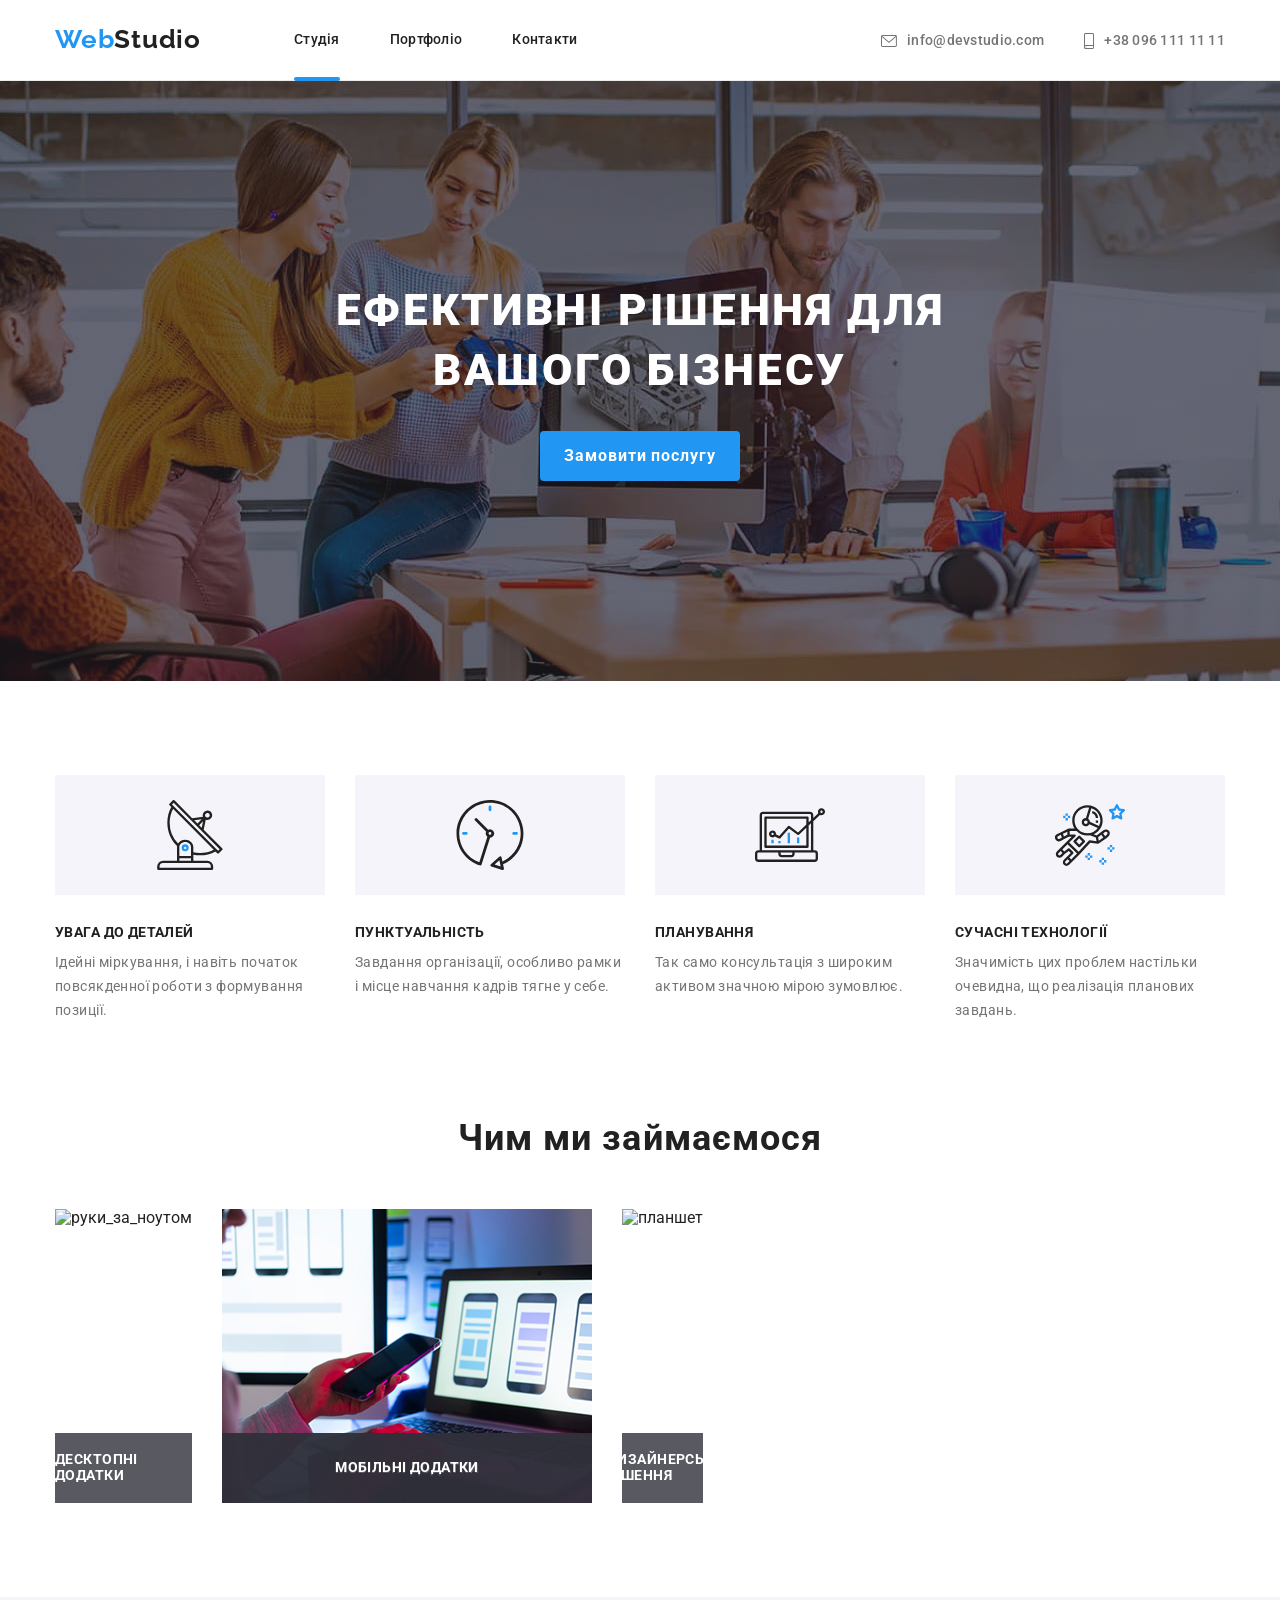
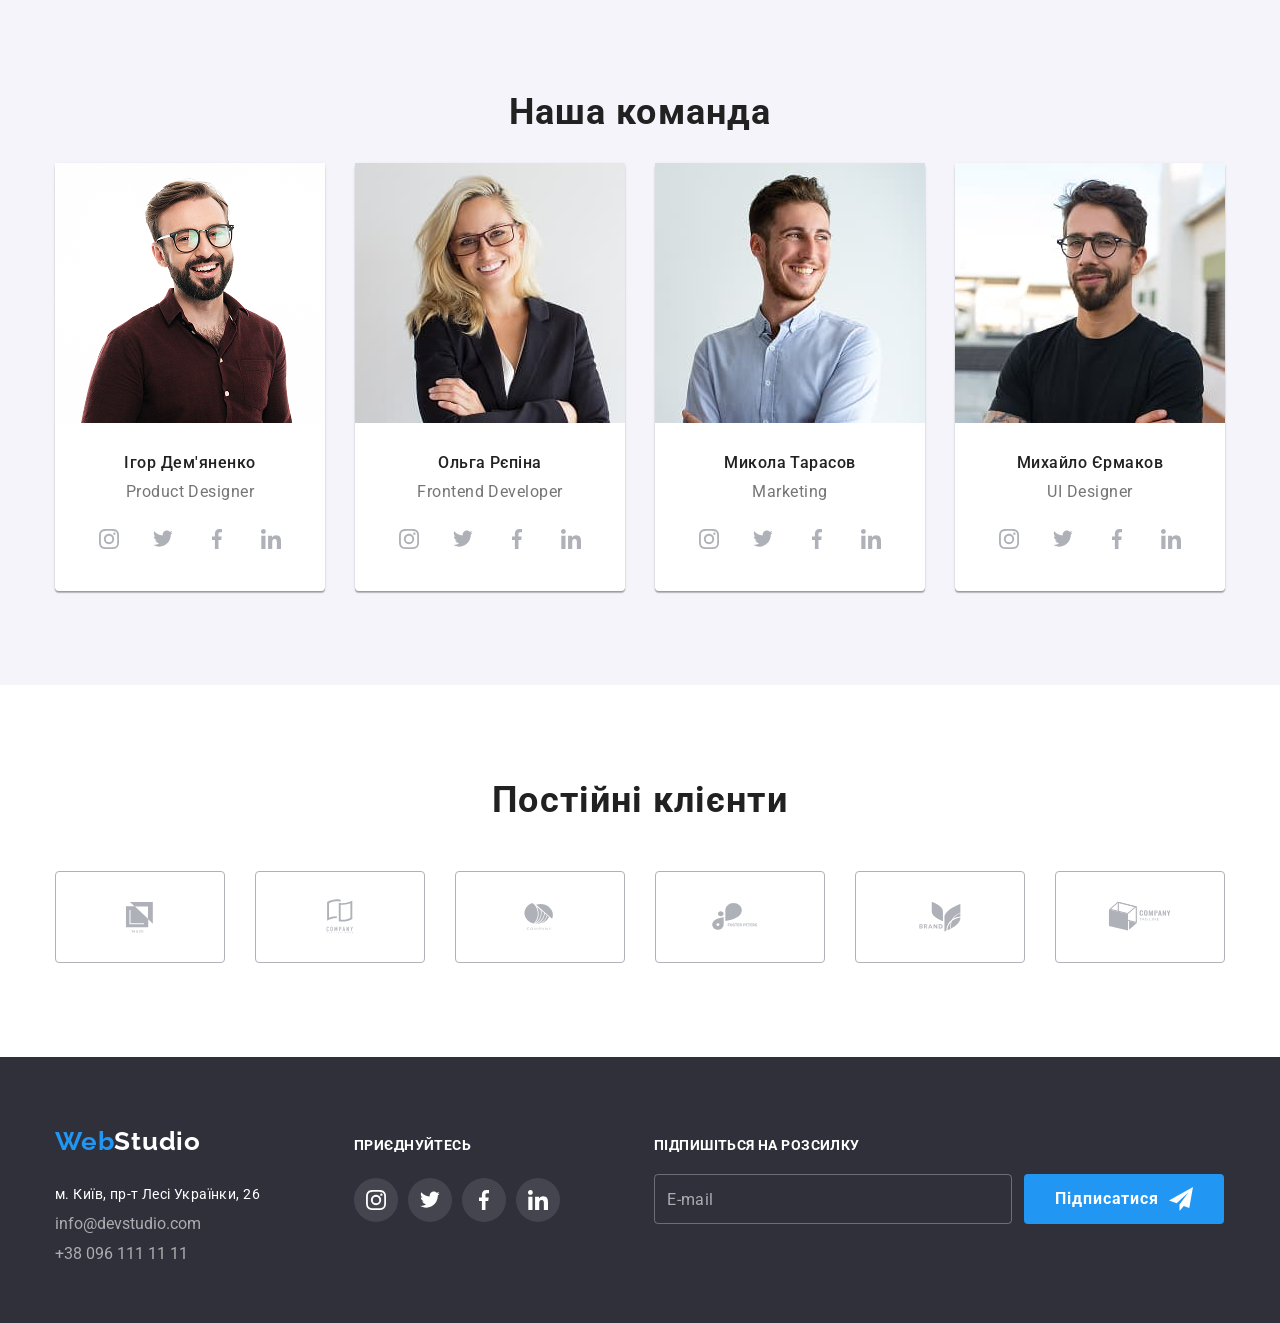
==== commit de4048b2: "Hope it works" ====
--- a/index.html
+++ b/index.html
@@ -9,14 +9,22 @@
     rel="stylesheet" />
   <link rel="stylesheet"
     href="https://cdnjs.cloudflare.com/ajax/libs/modern-normalize/3.0.1/modern-normalize.min.css" />
-  <link rel="stylesheet" href="./css/main.css" />
+  <link rel="stylesheet" href="./css/main.min.css" />
 </head>
 
 <body>
   <header class="header">
     <div class="container">
+      <a href="./index.html" class="logo"><span>Web</span>Studio</a>
+      <button class="menu-toggle js-open-menu" aria-expanded="false" aria-controls="mobile-menu">
+        <svg width="18" height="18" fill="currentColor">
+
+          <use href="./images/icons.svg#icon-menu"></use>
+        </svg>
+      </button>
+
       <nav class="site-nav">
-        <a href="./index.html" class="logo"><span>Web</span>Studio</a>
+
         <ul class="site-nav__list">
           <li class="site-nav__item">
             <a href="./index.html" class="site-nav__link current">Студія</a>
@@ -29,20 +37,21 @@
           </li>
         </ul>
 
-        <ul class="contacts">
-          <li>
-            <a href="mailto:info@devstudio.com"><svg class="contacts-icon" width="16" height="12">
-                <use href="./images/icons.svg#icon-email"></use>
-              </svg>info@devstudio.com</a>
-          </li>
-
-          <li>
-            <a href="tel:+380961111111"><svg class="contacts-icon" width="10" height="16">
-                <use href="./images/icons.svg#icon-smartphone"></use>
-              </svg>+38 096 111 11 11</a>
-          </li>
-        </ul>
+
       </nav>
+      <ul class="contacts">
+        <li>
+          <a href="mailto:info@devstudio.com"><svg class="contacts-icon" width="16" height="12">
+              <use href="./images/icons.svg#icon-email"></use>
+            </svg>info@devstudio.com</a>
+        </li>
+
+        <li>
+          <a href="tel:+380961111111"><svg class="contacts-icon" width="10" height="16">
+              <use href="./images/icons.svg#icon-smartphone"></use>
+            </svg>+38 096 111 11 11</a>
+        </li>
+      </ul>
     </div>
   </header>
 
@@ -50,10 +59,10 @@
     <section class="hero section">
       <div class="container">
         <h1 class="hero__title">
-          Ефективні рішення для <br />
-          вашого бізнесу
+          ЕФЕКТИВНІ РІШЕННЯ ДЛЯ <br />
+          ВАШОГО БІЗНЕСУ
         </h1>
-        <button data-modal-open class="button button--primary button--hero" type="button">
+        <button data-modal-open class="button button--primary" type="button">
           Замовити послугу
         </button>
       </div>
@@ -117,19 +126,44 @@
         <ul class="services__list">
           <li class="services__item">
             <div class="thumb-item">
-              <img src="images/hands-laptop.jpg" alt="руки_за_ноутом" width="370" height="294" />
+              <picture>
+
+                <source media="(min-width: 1200px)" srcset="
+                ./images/hands-laptop.jpg 1x,
+                ./images/hands-laptop@2x.jpg 2x" />
+
+
+                <img src="./images/hands-laptop.jpg" alt="руки_за_ноутом" width="100%" />
+              </picture>
               <p class="thumb__label">ДЕСКТОПНІ ДОДАТКИ</p>
             </div>
           </li>
           <li class="services__item">
             <div class="thumb-item">
-              <img src="images/hands-phone.jpg" alt="рука_з_телефоном" width="370" height="294" />
+              <picture>
+                <source media="(min-width: 1200px)" srcset="
+              ./images/hands-phone.jpg,
+              ./images/hands-phone@2x.jpg 2x" />
+                <img src="./images/hands-phone.jpg" alt="рука_з_телефоном" width="100%" />
+
+
+              </picture>
+
               <p class="thumb__label">МОБІЛЬНІ ДОДАТКИ</p>
             </div>
           </li>
           <li class="services__item">
             <div class="thumb-item">
-              <img src="images/hands-tablet.jpg" alt="планшет" width="370" height="294" />
+              <picture>
+
+                <source media="(min-width: 1200px)" srcset="
+              ./images/hands-tablet.jpg,
+              ./images/hands-tablet@2x.jpg 2x" />
+                <img src="./images/hands-tablet.jpg" alt="планшет" width="100%" />
+
+
+              </picture>
+
               <p class="thumb__label">ДИЗАЙНЕРСЬКІ РІШЕННЯ</p>
             </div>
           </li>
@@ -141,7 +175,28 @@
         <h2 class="team__title">Наша команда</h2>
         <ul class="team__list">
           <li class="team__item">
-            <img class="team__photo" src="images/product-design.jpg" alt="Ігор_Дем'янченко" width="270" height="260" />
+            <picture>
+              <source media="(min-width: 1200px)" srcset="
+                  ./images/product-design-desktop.jpg,
+                  ./images/product-design-desktop@2x.jpg 2x
+                " />
+
+
+              <source media="(min-width: 768px)" srcset="
+                  ./images/product-design-tablet.jpg,
+                  ./images/product-design-tablet@2x.jpg 2x
+                " />
+
+
+              <source srcset="
+                  ./images/product-design-mobile.jpg,
+                  ./images/product-design-mobile@2x.jpg 2x
+                " />
+
+
+              <img class="team__photo" src="images/product-design-desktop.jpg" alt="Ігор_Дем'янченко" width="100%" />
+            </picture>
+
             <h3 class="team__name">Ігор Дем'яненко</h3>
             <p class="team__text">Product Designer</p>
             <ul class="social">
@@ -173,7 +228,25 @@
             </ul>
           </li>
           <li class="team__item">
-            <img class="team__photo" src="images/frontend.jpg" alt="Ольга_Рєпіна" width="270" height="260" />
+            <picture>
+
+              <source media="(min-width: 1200px)" srcset="
+                  ./images/frontend-desktop.jpg,
+                  ./images/frontend-desktop@2x.jpg 2x
+                " />
+
+              <source media="(min-width: 768px)" srcset="
+                  ./images/frontend-tablet.jpg,
+                  ./images/frontend-tablet@2x.jpg 2x
+                " />
+
+              <source srcset="
+                  ./images/frontend-mobile.jpg,
+                  ./images/frontend-mobile@2x.jpg 2x
+                " />
+
+              <img class="team__photo" src="images/frontend.jpg" alt="Ольга_Рєпіна" width="100%" />
+            </picture>
             <h3 class="team__name">Ольга Рєпіна</h3>
             <p class="team__text">Frontend Developer</p>
             <ul class="social">
@@ -205,7 +278,26 @@
           </li>
 
           <li class="team__item">
-            <img class="team__photo" src="images/market.jpg" alt="Микола_Тарасов" width="270" height="260" />
+            <picture>
+
+              <source media="(min-width: 1200px)" srcset="
+                  ./images/market-desktop.jpg,
+                  ./images/market-desktop@2x.jpg 2x
+                " />
+
+              <source media="(min-width: 768px)" srcset="
+                  ./images/market-tablet.jpg,
+                  ./images/market-tablet@2x.jpg 2x
+                " />
+
+              <source srcset="
+                  ./images/market-mobile.jpg,
+                  ./images/market-mobile@2x.jpg 2x
+                " />
+
+              <img class="team__photo" src="images/market.jpg" alt="Микола_Тарасов" width="100%" />
+            </picture>
+
             <h3 class="team__name">Микола Тарасов</h3>
             <p class="team__text">Marketing</p>
             <ul class="social">
@@ -236,7 +328,25 @@
             </ul>
           </li>
           <li class="team__item">
-            <img class="team__photo" src="images/ui-design.jpg" alt="Михайло_Єрмаков" width="270" height="260" />
+            <picture>
+
+              <source media="(min-width: 1200px)" srcset="
+                  ./images/ui-design-desktop.jpg,
+                  ./images/ui-design-desktop@2x.jpg 2x
+                " />
+
+              <source media="(min-width: 768px)" srcset="
+                  ./images/ui-design-tablet.jpg,
+                  ./images/ui-design-tablet@2x.jpg 2x
+                " />
+
+              <source srcset="
+                  ./images/ui-design-mobile.jpg,
+                  ./images/ui-design-mobile@2x.jpg 2x
+                " />
+
+              <img class="team__photo" src="images/ui-design.jpg" alt="Михайло_Єрмаков" width="100%" />
+            </picture>
             <h3 class="team__name">Михайло Єрмаков</h3>
             <p class="team__text">UI Designer</p>
             <ul class="social">
@@ -367,7 +477,7 @@
           <button class="button button--primary subscribe__button" type="submit">
 
             Підписатися<svg class="icon-send">
-              <use href="./images/send.svg"></use>
+              <use href="./images/icons.svg#icon-send"></use>
             </svg>
           </button>
 
@@ -379,7 +489,7 @@
     <div class="modal">
       <button data-modal-close class="close-btn">
         <svg class="icon-close">
-          <use href="./images/close.svg"></use>
+          <use href="./images/icons.svg#icon-close"></use>
         </svg>
       </button>
       <form class="form js-speaker-form">
@@ -417,22 +527,72 @@
 
         <div class="form-field">
           <label for="comment">Коментар</label>
-          <textarea id="comment" rows="5" placeholder="Введіть текст"></textarea>
+          <textarea id="comment" rows="5" name="comment" placeholder="Введіть текст"></textarea>
         </div>
 
         <label class="checkbox">
           <input type="checkbox" name="agreement" class="checkbox-input" />
-          <span class="checkbox-icon"></span>
-          Погоджуюся з розсилкою та приймаю
-          <a href="#">Умови договору</a>
+          <span class="checkbox-icon"><svg width="16" height="16">
+              <use href="./images/icons.svg#icon-check"></use>
+            </svg></span>
+          <span class="checkbox-text">
+            Погоджуюся з розсилкою та приймаю
+            <a class="checkbox__link" href="#">Умови договору</a>
+          </span>
+
         </label>
 
         <button type="submit" class="button button--primary">Відправити</button>
       </form>
     </div>
   </div>
+  <div class="menu-container js-menu-container" id="mobile-menu">
+    <button class="menu-toggle js-close-menu">
+      <svg fill="currentColor" width="18" height="18">
+        <use href="./images/icons.svg#icon-close" />
+      </svg>
+    </button>
+
+    <ul class="mobile-navigation">
+      <li> <a href="./index.html" class="site-nav__link current">Студія</a></li>
+      <li> <a href="./portfolio.html" class="site-nav__link">Портфоліо</a></li>
+      <li><a href="#contacts" class="site-nav__link">Контакти</a></li>
+    </ul>
+    <ul class="mobile-contacts">
+      <li>
+        <a class="mobile-contacts__tel" href="tel:+380961111111">
+          +38 096 111 11 11
+        </a>
+      </li>
+      <li>
+        <a class="mobile-contacts__mail" href="mailto:info@devstudio.com">
+          info@devstudio.com
+        </a>
+      </li>
+    </ul>
+    <ul class="mobile-socials">
+      <li>
+        <a href="https://www.instagram.com">Instagram</a>
+      </li>
+      <li>
+        <a href="#">Twitter</a>
+      </li>
+      <li>
+        <a href="#">Facebook</a>
+      </li>
+      <li>
+        <a href="#">Linkedin</a>
+      </li>
+    </ul>
+
+  </div>
+
   <!-- Ставимо перед закриваючим тегом body -->
   <script src="./js/modal.js"></script>
+  <script defer src="https://cdnjs.cloudflare.com/ajax/libs/body-scroll-lock/3.1.5/bodyScrollLock.min.js"
+    integrity="sha512-HowizSDbQl7UPEAsPnvJHlQsnBmU2YMrv7KkTBulTLEGz9chfBoWYyZJL+MUO6p/yBuuMO/8jI7O29YRZ2uBlA=="
+    crossorigin="anonymous"></script>
+  <script defer src="js/mobile-menu.js"></script>
 </body>
 
 </html>
--- a/css/main.min.css
+++ b/css/main.min.css
@@ -0,0 +1 @@
+:root{--main-color: #212121;--text-color: #757575;--white: #ffffff;--nav-color: rgba(255, 255, 255, 0.6);--bg-dark: #2f303a;--bg-light: #f5f4fa;--accent: #2196f3}h1,h2,h3,p{margin:0}ul{margin:0;padding:0;list-style:none}img{display:block;max-width:100%;height:auto}a{text-decoration:none;color:inherit}body{font-family:"Roboto",-apple-system,BlinkMacSystemFont,"Segoe UI",Arial,sans-serif;color:var(--main-color)}.container{max-width:480px;padding:0px 15px;margin:0 auto;width:100%}.header .container{display:-webkit-box;display:-ms-flexbox;display:flex;-webkit-box-align:center;-ms-flex-align:center;align-items:center;-webkit-box-pack:justify;-ms-flex-pack:justify;justify-content:space-between}@media screen and (min-width: 768px){.container{max-width:768px}}@media screen and (min-width: 1200px){.container{max-width:1200px}}.features__title{text-align:center;margin-bottom:10px;color:var(--main-color);font-weight:700;font-size:14px;line-height:1.14;letter-spacing:.03em}.features__text{color:var(--text-color);font-size:14px;line-height:1.71;letter-spacing:.03em}.features__item{max-width:450px}.features__icon{display:-webkit-box;display:-ms-flexbox;display:flex;padding:25px;height:120px;max-width:450px;-webkit-box-align:center;-ms-flex-align:center;align-items:center;-webkit-box-pack:center;-ms-flex-pack:center;justify-content:center;background-color:var(--bg-light);margin-bottom:30px}@media screen and (min-width: 768px){.features__list{-ms-flex-wrap:wrap;flex-wrap:wrap;display:-webkit-box;display:-ms-flexbox;display:flex;gap:30px}.features__item{width:354px}}@media screen and (min-width: 1200px){.features__title{text-align:left}.features__item{width:270px}.features__icon{display:-webkit-box;display:-ms-flexbox;display:flex;padding:25px;height:120px;width:270px;-webkit-box-align:center;-ms-flex-align:center;align-items:center;-webkit-box-pack:center;-ms-flex-pack:center;justify-content:center;background-color:var(--bg-light);margin-bottom:30px}}.header{background-color:var(--white);border-bottom:1px solid #ececec}.menu-toggle{min-height:40px;min-width:40px;margin:0;padding:0;background-color:rgba(0,0,0,0);cursor:pointer;border:none;border-radius:50%;outline:none}.contacts{display:none}@media screen and (min-width: 768px){.contacts{list-style:none;margin:0 0 0 auto;padding:0;display:-webkit-box;display:-ms-flexbox;display:flex;-webkit-box-pack:center;-ms-flex-pack:center;justify-content:center;-webkit-box-orient:vertical;-webkit-box-direction:normal;-ms-flex-direction:column;flex-direction:column;gap:10px}.contacts-icon{fill:currentColor;margin-right:10px;vertical-align:middle;-webkit-transition:fill 250ms cubic-bezier(0.4, 0, 0.2, 1);transition:fill 250ms cubic-bezier(0.4, 0, 0.2, 1)}.contacts a{color:var(--text-color);text-decoration:none;font-weight:500;font-size:14px;line-height:1.14;letter-spacing:.02em;-webkit-transition:color 250ms cubic-bezier(0.4, 0, 0.2, 1);transition:color 250ms cubic-bezier(0.4, 0, 0.2, 1)}.contacts a:hover,.contacts a:focus{color:var(--accent)}}@media screen and (min-width: 1200px){.contacts{gap:40px;-webkit-box-orient:horizontal;-webkit-box-direction:normal;-ms-flex-direction:row;flex-direction:row}}.site-nav{display:none}@media screen and (min-width: 768px){.site-nav{margin-left:auto;display:-webkit-box;display:-ms-flexbox;display:flex}.site-nav__list{display:-webkit-box;display:-ms-flexbox;display:flex;gap:50px;margin:0;padding:0;list-style:none}.site-nav__item{position:relative}.site-nav__link{display:block;padding:32px 0;position:relative;color:var(--main-color);text-decoration:none;font-weight:500;font-size:14px;line-height:1.14;letter-spacing:.02em;-webkit-transition:color 250ms cubic-bezier(0.4, 0, 0.2, 1);transition:color 250ms cubic-bezier(0.4, 0, 0.2, 1)}.site-nav__link:hover,.site-nav__link:focus{color:var(--accent)}.site-nav__link.current::after{content:"";position:absolute;bottom:-1px;left:0;width:100%;height:4px;background-color:var(--accent);border-radius:2px;-webkit-transform:scaleX(1);transform:scaleX(1)}}@media screen and (min-width: 1200px){.site-nav{margin-left:93px}}.section{padding:60px 0}@media screen and (min-width: 1200px){.section{padding:94px 0}}.services{visibility:hidden;opacity:0;pointer-events:none;position:absolute}@media screen and (min-width: 1200px){.services{visibility:visible;opacity:1;pointer-events:all;position:relative;background-color:var(--white)}.services__title{margin-bottom:50px;color:var(--main-color);font-weight:700;font-size:36px;line-height:1.17;letter-spacing:.03em;text-align:center}.services__list{display:-webkit-box;display:-ms-flexbox;display:flex;gap:30px}.services.section{padding-top:0}.services__item{position:relative}}.team{background-color:var(--bg-light)}.team__text{color:var(--text-color);font-size:16px;line-height:1.19;letter-spacing:.03em}.team__name{margin-bottom:10px;color:var(--main-color);font-weight:500;font-size:16px;line-height:1.19;letter-spacing:.03em}.team__title{color:var(--main-color);font-weight:700;font-size:36px;line-height:1.17;letter-spacing:.03em;text-align:center;margin-bottom:30px}.team__photo{margin-bottom:30px}.team__item{background-color:var(--white);margin-bottom:30px;text-align:center;padding-bottom:24px}.team__item:last-child{margin-bottom:0px}.team__item{border-radius:4px;-webkit-box-shadow:0px 1px 3px rgba(0,0,0,.12),0px 1px 1px rgba(0,0,0,.14),0px 2px 1px rgba(0,0,0,.2);box-shadow:0px 1px 3px rgba(0,0,0,.12),0px 1px 1px rgba(0,0,0,.14),0px 2px 1px rgba(0,0,0,.2)}@media screen and (min-width: 768px){.team__item{width:354px;padding-bottom:30px;margin-bottom:0px}.team__list{-ms-flex-wrap:wrap;flex-wrap:wrap;display:-webkit-box;display:-ms-flexbox;display:flex;gap:30px}}@media screen and (min-width: 1200px){.team__item{padding-bottom:30px}.team__list{display:-webkit-box;display:-ms-flexbox;display:flex;-ms-flex-wrap:nowrap;flex-wrap:nowrap;gap:30px}}.footer{background-color:var(--bg-dark)}.footer .container{display:-webkit-box;display:-ms-flexbox;display:flex;-webkit-box-orient:vertical;-webkit-box-direction:normal;-ms-flex-direction:column;flex-direction:column;gap:60px}.footer .logo{color:var(--white)}.footer .logo span{color:var(--accent)}.footer .logo{margin-bottom:28px;display:block}.footer__left{padding-top:60px;text-align:center}.footer__address{font-style:normal;color:var(--white);font-size:14px;line-height:1.14;letter-spacing:.03em;white-space:nowrap}.footer__contacts ul{display:-webkit-box;display:-ms-flexbox;display:flex;-webkit-box-orient:vertical;-webkit-box-direction:normal;-ms-flex-direction:column;flex-direction:column;gap:12px}.footer__contact-link{font-style:normal;color:hsla(0,0%,100%,.6);text-decoration:none;-webkit-transition:color 250ms cubic-bezier(0.4, 0, 0.2, 1);transition:color 250ms cubic-bezier(0.4, 0, 0.2, 1)}.footer__contact-link:hover,.footer__contact-link:focus{color:var(--accent)}.footer__text{text-align:center;font-family:"Roboto",sans-serif;color:var(--white);font-size:14px;line-height:1.71;letter-spacing:.03em;text-transform:uppercase;font-weight:700}.footer__social-list{margin-top:20px;-webkit-box-pack:center;-ms-flex-pack:center;justify-content:center;display:-webkit-box;display:-ms-flexbox;display:flex;gap:10px;padding:0;list-style:none}.footer__social-icon{fill:currentColor}.footer .social{margin-top:0}.footer .social__link{background-color:hsla(0,0%,100%,.1);color:var(--white)}.footer .social__link:hover,.footer .social__link:focus{background-color:var(--accent);color:var(--white)}.footer .subscribe__form{margin-left:auto;display:-webkit-box;display:-ms-flexbox;display:flex;-webkit-box-orient:vertical;-webkit-box-direction:normal;-ms-flex-direction:column;flex-direction:column;gap:20px;width:100%}.footer .subscribe__row{display:block;text-align:center;margin-bottom:60px}.footer .subscribe__row input{margin-bottom:20px;color:var(--white);width:100%;max-width:450px;height:50px;padding:20px 12px;border:1px solid hsla(0,0%,100%,.3);border-radius:4px;background-color:rgba(0,0,0,0);font-size:16px;line-height:1.25;letter-spacing:.03em;-webkit-transition:border-color 250ms cubic-bezier(0.4, 0, 0.2, 1);transition:border-color 250ms cubic-bezier(0.4, 0, 0.2, 1)}.footer .subscribe__row input::-webkit-input-placeholder{color:hsla(0,0%,100%,.6)}.footer .subscribe__row input::-moz-placeholder{color:hsla(0,0%,100%,.6)}.footer .subscribe__row input:-ms-input-placeholder{color:hsla(0,0%,100%,.6)}.footer .subscribe__row input::-ms-input-placeholder{color:hsla(0,0%,100%,.6)}.footer .subscribe__row input::placeholder{color:hsla(0,0%,100%,.6)}.footer .subscribe__row input:focus{outline:none;border-color:var(--accent)}.footer .subscribe__label{font-size:14px;line-height:1.14;letter-spacing:.03em;color:var(--white);font-weight:700;text-align:center}.footer__button{-ms-flex-item-align:center;align-self:center;height:50px;max-width:200px;gap:10px;background-color:var(--accent);color:var(--white);border:none;border-radius:4px;cursor:pointer}.footer .icon-send{width:24px;height:24px;fill:var(--white);margin-left:10px}@media screen and (min-width: 768px){.footer .container{padding:60px;-webkit-box-orient:horizontal;-webkit-box-direction:normal;-ms-flex-direction:row;flex-direction:row;-ms-flex-wrap:wrap;flex-wrap:wrap;-webkit-box-align:start;-ms-flex-align:start;align-items:flex-start;gap:60px}.footer__left{margin-right:165px;text-align:center;padding-top:0}.footer__social-list{margin-top:20px;-webkit-box-pack:center;-ms-flex-pack:center;justify-content:center;display:-webkit-box;display:-ms-flexbox;display:flex;gap:10px;padding:0;list-style:none}.footer .subscribe__form{-webkit-box-align:center;-ms-flex-align:center;align-items:center}.footer .subscribe__row{min-width:450px;margin-bottom:0px}.footer .subscribe__input{min-width:450px}.footer .subscribe__label{text-align:center}}@media screen and (min-width: 1200px){.footer{padding:60px 0px}.footer .logo{margin-bottom:0px}.footer .container{padding:0px 15px;-webkit-box-orient:horizontal;-webkit-box-direction:normal;-ms-flex-direction:row;flex-direction:row;-ms-flex-wrap:nowrap;flex-wrap:nowrap;-webkit-box-align:baseline;-ms-flex-align:baseline;align-items:baseline;gap:94px}.footer__left{margin-right:0;text-align:left;padding-top:0px;max-width:231px}.footer__contacts ul{display:block;margin-top:20px}.footer__contacts ul li:not(:last-child){margin-bottom:12px}.footer__text{text-align:start;margin-bottom:20px}.footer .social{-webkit-box-pack:start;-ms-flex-pack:start;justify-content:flex-start}.footer .subscribe__form{-webkit-box-align:start;-ms-flex-align:start;align-items:start}.footer .subscribe__row{display:-webkit-box;display:-ms-flexbox;display:flex;gap:12px;margin-bottom:auto}.footer .subscribe__row input{margin-bottom:auto;color:var(--white);width:358px}.footer .subscribe__label{text-align:start}}.clients__title{margin-bottom:50px;color:var(--main-color);font-weight:700;font-size:36px;line-height:1.17;letter-spacing:.03em;text-align:center}.clients__list{display:-webkit-box;display:-ms-flexbox;display:flex;-webkit-box-pack:center;-ms-flex-pack:center;justify-content:center;-ms-flex-wrap:wrap;flex-wrap:wrap;gap:30px;list-style:none;padding:0;margin:0}.clients__link{width:210px;height:92px;border:1px solid #afb1b8;border-radius:4px;display:-webkit-box;display:-ms-flexbox;display:flex;-webkit-box-align:center;-ms-flex-align:center;align-items:center;-webkit-box-pack:center;-ms-flex-pack:center;justify-content:center;color:#afb1b8;-webkit-transition:color 250ms cubic-bezier(0.4, 0, 0.2, 1),border-color 250ms cubic-bezier(0.4, 0, 0.2, 1);transition:color 250ms cubic-bezier(0.4, 0, 0.2, 1),border-color 250ms cubic-bezier(0.4, 0, 0.2, 1)}.clients__link:hover,.clients__link:focus{color:var(--accent);border-color:var(--accent)}.clients__icon{fill:currentColor}@media screen and (min-width: 1200px){.clients__link{width:170px;border:1px solid #afb1b8;border-radius:4px;display:-webkit-box;display:-ms-flexbox;display:flex;-webkit-box-align:center;-ms-flex-align:center;align-items:center;-webkit-box-pack:center;-ms-flex-pack:center;justify-content:center;color:#afb1b8;-webkit-transition:color 250ms cubic-bezier(0.4, 0, 0.2, 1),border-color 250ms cubic-bezier(0.4, 0, 0.2, 1);transition:color 250ms cubic-bezier(0.4, 0, 0.2, 1),border-color 250ms cubic-bezier(0.4, 0, 0.2, 1)}.clients__link:hover,.clients__link:focus{color:var(--accent);border-color:var(--accent)}}.button{border:none;margin-bottom:0;min-width:200px;border-radius:4px;padding:10px 22px;display:-webkit-inline-box;display:-ms-inline-flexbox;display:inline-flex;-webkit-box-align:center;-ms-flex-align:center;align-items:center;-webkit-box-pack:center;-ms-flex-pack:center;justify-content:center;-webkit-transition:background-color 250ms cubic-bezier(0.4, 0, 0.2, 1),-webkit-box-shadow 250ms cubic-bezier(0.4, 0, 0.2, 1);transition:background-color 250ms cubic-bezier(0.4, 0, 0.2, 1),-webkit-box-shadow 250ms cubic-bezier(0.4, 0, 0.2, 1);transition:background-color 250ms cubic-bezier(0.4, 0, 0.2, 1),box-shadow 250ms cubic-bezier(0.4, 0, 0.2, 1);transition:background-color 250ms cubic-bezier(0.4, 0, 0.2, 1),box-shadow 250ms cubic-bezier(0.4, 0, 0.2, 1),-webkit-box-shadow 250ms cubic-bezier(0.4, 0, 0.2, 1)}.button--primary{background-color:var(--accent);color:var(--white);font-size:16px;font-weight:700;line-height:1.88;letter-spacing:.06em;cursor:pointer}.button--primary:hover,.button--primary:focus{-webkit-box-shadow:0px 4px 4px rgba(0,0,0,.15);box-shadow:0px 4px 4px rgba(0,0,0,.15)}.form{padding:40px}.form-title{margin-bottom:12px;text-align:center;font-weight:700;font-size:20px;line-height:1.15;letter-spacing:.03em}.form-field{position:relative;display:-webkit-box;display:-ms-flexbox;display:flex;-webkit-box-orient:vertical;-webkit-box-direction:normal;-ms-flex-direction:column;flex-direction:column;font-family:"Roboto",sans-serif;margin-bottom:10px}.form-field label{margin:4px;opacity:.5}.form-field input{width:100%;padding:11px 12px;height:40px;padding-left:40px;border:1px solid rgba(0,0,0,.2);border-radius:4px;background-color:rgba(0,0,0,0);font-size:16px;-webkit-transition:border-color 250ms cubic-bezier(0.4, 0, 0.2, 1);transition:border-color 250ms cubic-bezier(0.4, 0, 0.2, 1);outline:none}.form-field input::-webkit-input-placeholder{color:var(--text-color);opacity:.5}.form-field input::-moz-placeholder{color:var(--text-color);opacity:.5}.form-field input:-ms-input-placeholder{color:var(--text-color);opacity:.5}.form-field input::-ms-input-placeholder{color:var(--text-color);opacity:.5}.form-field input::placeholder{color:var(--text-color);opacity:.5}.form-field input:hover,.form-field input:focus{border-color:var(--accent)}.form-field input:focus::-webkit-input-placeholder{opacity:.3}.form-field input:focus::-moz-placeholder{opacity:.3}.form-field input:focus:-ms-input-placeholder{opacity:.3}.form-field input:focus::-ms-input-placeholder{opacity:.3}.form-field input:focus::placeholder{opacity:.3}.form-field textarea{width:100%;padding:12px 16px;height:120px;resize:none;border:1px solid rgba(0,0,0,.2);border-radius:4px;background-color:rgba(0,0,0,0);font-size:16px;-webkit-transition:border-color 250ms cubic-bezier(0.4, 0, 0.2, 1);transition:border-color 250ms cubic-bezier(0.4, 0, 0.2, 1)}.form-field textarea::-webkit-input-placeholder{color:var(--text-color);opacity:.5}.form-field textarea::-moz-placeholder{color:var(--text-color);opacity:.5}.form-field textarea:-ms-input-placeholder{color:var(--text-color);opacity:.5}.form-field textarea::-ms-input-placeholder{color:var(--text-color);opacity:.5}.form-field textarea::placeholder{color:var(--text-color);opacity:.5}.form-field textarea:hover,.form-field textarea:focus{border-color:var(--accent);outline:none}.form-field textarea:focus::-webkit-input-placeholder{opacity:.3}.form-field textarea:focus::-moz-placeholder{opacity:.3}.form-field textarea:focus:-ms-input-placeholder{opacity:.3}.form-field textarea:focus::-ms-input-placeholder{opacity:.3}.form-field textarea:focus::placeholder{opacity:.3}.form-field:hover .input-icon,.form-field:focus-within .input-icon{color:var(--accent)}.form button{border:1px solid var(--accent);display:block;margin:30px auto;margin-bottom:0}.input-wrap{position:relative;display:-webkit-box;display:-ms-flexbox;display:flex;-webkit-box-align:center;-ms-flex-align:center;align-items:center;-webkit-box-pack:center;-ms-flex-pack:center;justify-content:center}.input-icon{pointer-events:none;position:absolute;top:50%;left:12px;-webkit-transform:translateY(-50%);transform:translateY(-50%);width:18px;height:18px;color:var(--main-color);-webkit-transition:color 250ms cubic-bezier(0.4, 0, 0.2, 1),opacity 250ms cubic-bezier(0.4, 0, 0.2, 1),-webkit-transform 250ms cubic-bezier(0.4, 0, 0.2, 1);transition:color 250ms cubic-bezier(0.4, 0, 0.2, 1),opacity 250ms cubic-bezier(0.4, 0, 0.2, 1),-webkit-transform 250ms cubic-bezier(0.4, 0, 0.2, 1);transition:color 250ms cubic-bezier(0.4, 0, 0.2, 1),transform 250ms cubic-bezier(0.4, 0, 0.2, 1),opacity 250ms cubic-bezier(0.4, 0, 0.2, 1);transition:color 250ms cubic-bezier(0.4, 0, 0.2, 1),transform 250ms cubic-bezier(0.4, 0, 0.2, 1),opacity 250ms cubic-bezier(0.4, 0, 0.2, 1),-webkit-transform 250ms cubic-bezier(0.4, 0, 0.2, 1)}.checkbox{padding-top:10px;display:-webkit-box;display:-ms-flexbox;display:flex;-webkit-box-align:end;-ms-flex-align:end;align-items:end;-webkit-box-pack:center;-ms-flex-pack:center;justify-content:center;gap:8px;width:100%}.checkbox-text{display:inline;font-size:12px;letter-spacing:.03em;color:var(--text-color)}.checkbox-input{position:absolute;opacity:0;width:16px;height:15px;cursor:pointer}.checkbox-input:checked~.checkbox-icon{background-color:var(--accent);background-image:url("../images/check.svg");background-size:16px 16px;background-position:center;border-color:var(--accent)}.checkbox-icon{width:16px;height:16px;display:-webkit-box;display:-ms-flexbox;display:flex;border:1px solid var(--main-color);border-radius:2px;-webkit-transition:background-color 250ms cubic-bezier(0.4, 0, 0.2, 1),border-color 250ms cubic-bezier(0.4, 0, 0.2, 1);transition:background-color 250ms cubic-bezier(0.4, 0, 0.2, 1),border-color 250ms cubic-bezier(0.4, 0, 0.2, 1)}.checkbox__link{color:var(--accent);text-decoration:underline}@media screen and (min-width: 1200px){.form{padding:40px}.form-title{text-align:center;font-weight:700;font-size:20px;line-height:1.15;letter-spacing:.03em}.form-field{position:relative;display:-webkit-box;display:-ms-flexbox;display:flex;-webkit-box-orient:vertical;-webkit-box-direction:normal;-ms-flex-direction:column;flex-direction:column;font-family:"Roboto",sans-serif;margin-bottom:10px}.form-field label{margin:4px;opacity:.5}.form-field input{width:100%;padding:11px 12px;height:40px;padding-left:40px;border:1px solid rgba(0,0,0,.2);border-radius:4px;background-color:rgba(0,0,0,0);font-size:16px;-webkit-transition:border-color 250ms cubic-bezier(0.4, 0, 0.2, 1);transition:border-color 250ms cubic-bezier(0.4, 0, 0.2, 1);outline:none}.form-field input::-webkit-input-placeholder{color:var(--text-color);opacity:.5}.form-field input::-moz-placeholder{color:var(--text-color);opacity:.5}.form-field input:-ms-input-placeholder{color:var(--text-color);opacity:.5}.form-field input::-ms-input-placeholder{color:var(--text-color);opacity:.5}.form-field input::placeholder{color:var(--text-color);opacity:.5}.form-field input:hover,.form-field input:focus{border-color:var(--accent)}.form-field input:focus::-webkit-input-placeholder{opacity:.3}.form-field input:focus::-moz-placeholder{opacity:.3}.form-field input:focus:-ms-input-placeholder{opacity:.3}.form-field input:focus::-ms-input-placeholder{opacity:.3}.form-field input:focus::placeholder{opacity:.3}.form-field textarea{width:100%;padding:12px 16px;height:120px;resize:none;border:1px solid rgba(0,0,0,.2);border-radius:4px;background-color:rgba(0,0,0,0);font-size:16px;-webkit-transition:border-color 250ms cubic-bezier(0.4, 0, 0.2, 1);transition:border-color 250ms cubic-bezier(0.4, 0, 0.2, 1)}.form-field textarea::-webkit-input-placeholder{color:var(--text-color);opacity:.5}.form-field textarea::-moz-placeholder{color:var(--text-color);opacity:.5}.form-field textarea:-ms-input-placeholder{color:var(--text-color);opacity:.5}.form-field textarea::-ms-input-placeholder{color:var(--text-color);opacity:.5}.form-field textarea::placeholder{color:var(--text-color);opacity:.5}.form-field textarea:hover,.form-field textarea:focus{border-color:var(--accent);outline:none}.form-field textarea:focus::-webkit-input-placeholder{opacity:.3}.form-field textarea:focus::-moz-placeholder{opacity:.3}.form-field textarea:focus:-ms-input-placeholder{opacity:.3}.form-field textarea:focus::-ms-input-placeholder{opacity:.3}.form-field textarea:focus::placeholder{opacity:.3}.form-field:hover .input-icon,.form-field:focus-within .input-icon{color:var(--accent)}.form button{border:1px solid var(--accent);display:block;margin:30px auto;margin-bottom:0}.input-wrap{position:relative;display:-webkit-box;display:-ms-flexbox;display:flex;-webkit-box-align:center;-ms-flex-align:center;align-items:center;-webkit-box-pack:center;-ms-flex-pack:center;justify-content:center}.input-icon{pointer-events:none;position:absolute;top:50%;left:12px;-webkit-transform:translateY(-50%);transform:translateY(-50%);width:18px;height:18px;color:var(--main-color);-webkit-transition:color 250ms cubic-bezier(0.4, 0, 0.2, 1),opacity 250ms cubic-bezier(0.4, 0, 0.2, 1),-webkit-transform 250ms cubic-bezier(0.4, 0, 0.2, 1);transition:color 250ms cubic-bezier(0.4, 0, 0.2, 1),opacity 250ms cubic-bezier(0.4, 0, 0.2, 1),-webkit-transform 250ms cubic-bezier(0.4, 0, 0.2, 1);transition:color 250ms cubic-bezier(0.4, 0, 0.2, 1),transform 250ms cubic-bezier(0.4, 0, 0.2, 1),opacity 250ms cubic-bezier(0.4, 0, 0.2, 1);transition:color 250ms cubic-bezier(0.4, 0, 0.2, 1),transform 250ms cubic-bezier(0.4, 0, 0.2, 1),opacity 250ms cubic-bezier(0.4, 0, 0.2, 1),-webkit-transform 250ms cubic-bezier(0.4, 0, 0.2, 1)}.checkbox{padding:10px 12px 0;display:-webkit-box;display:-ms-flexbox;display:flex;-webkit-box-align:center;-ms-flex-align:center;align-items:center;-webkit-box-pack:center;-ms-flex-pack:center;justify-content:center;gap:8px;width:100%;height:24px;font-family:"Roboto",sans-serif;color:var(--text-color)}.checkbox-input{position:absolute;opacity:0;width:16px;height:15px;cursor:pointer}.checkbox-input:checked~.checkbox-icon{background-color:var(--accent);background-size:16px 16px;background-position:center;border-color:var(--accent)}.checkbox-icon{width:16px;height:16px;display:-webkit-box;display:-ms-flexbox;display:flex;border:1px solid var(--main-color);border-radius:2px;-webkit-transition:background-color 250ms cubic-bezier(0.4, 0, 0.2, 1),border-color 250ms cubic-bezier(0.4, 0, 0.2, 1);transition:background-color 250ms cubic-bezier(0.4, 0, 0.2, 1),border-color 250ms cubic-bezier(0.4, 0, 0.2, 1)}.checkbox__link{color:var(--accent)}}.hero{min-height:400px;padding:118px 0;text-align:center;background-color:var(--bg-dark);background-image:-webkit-gradient(linear, left top, left bottom, from(rgba(47, 48, 58, 0.4)), to(rgba(47, 48, 58, 0.4))),image-set(url("../images/hero-bg-mobile.jpg"), url("../images/hero-bg-mobile@2x.jpg") 2x);background-image:linear-gradient(rgba(47, 48, 58, 0.4), rgba(47, 48, 58, 0.4)),-webkit-image-set(url("../images/hero-bg-mobile.jpg"), url("../images/hero-bg-mobile@2x.jpg") 2x);background-image:linear-gradient(rgba(47, 48, 58, 0.4), rgba(47, 48, 58, 0.4)),image-set(url("../images/hero-bg-mobile.jpg"), url("../images/hero-bg-mobile@2x.jpg") 2x);background-repeat:no-repeat;background-position:center;background-size:cover}.hero__title{margin-bottom:30px;color:var(--white);font-weight:900;font-size:26px;max-width:360px;line-height:1.62;letter-spacing:.06em;margin-left:auto;margin-right:auto;text-align:center}@media screen and (min-width: 768px){.hero{min-height:400px;padding:118px 204px;background-image:-webkit-gradient(linear, left top, left bottom, from(rgba(47, 48, 58, 0.4)), to(rgba(47, 48, 58, 0.4))),image-set(url("../images/hero-bg-tablet.jpg"), url("../images/hero-bg-tablet@2x.jpg") 2x);background-image:linear-gradient(rgba(47, 48, 58, 0.4), rgba(47, 48, 58, 0.4)),-webkit-image-set(url("../images/hero-bg-tablet.jpg"), url("../images/hero-bg-tablet@2x.jpg") 2x);background-image:linear-gradient(rgba(47, 48, 58, 0.4), rgba(47, 48, 58, 0.4)),image-set(url("../images/hero-bg-tablet.jpg"), url("../images/hero-bg-tablet@2x.jpg") 2x)}.hero__title{font-size:26px;line-height:1.62}}@media screen and (min-width: 1200px){.hero{background-image:-webkit-gradient(linear, left top, left bottom, from(rgba(47, 48, 58, 0.4)), to(rgba(47, 48, 58, 0.4))),image-set(url("../images/hero-bg-desktop.jpg"), url("../images/hero-bg-desktop@2x.jpg") 2x);background-image:linear-gradient(rgba(47, 48, 58, 0.4), rgba(47, 48, 58, 0.4)),-webkit-image-set(url("../images/hero-bg-desktop.jpg"), url("../images/hero-bg-desktop@2x.jpg") 2x);background-image:linear-gradient(rgba(47, 48, 58, 0.4), rgba(47, 48, 58, 0.4)),image-set(url("../images/hero-bg-desktop.jpg"), url("../images/hero-bg-desktop@2x.jpg") 2x);margin-left:auto;margin-right:auto;max-width:1600px;min-height:600px;padding:200px 0}.hero__title{max-width:696px;font-size:44px;line-height:1.36}}.logo{padding:10px 0px;color:var(--main-color);font-family:"Raleway",sans-serif;font-weight:700;font-size:26px;text-decoration:none;line-height:1.14;letter-spacing:.03em}.logo span{color:var(--accent)}.backdrop{padding:93px 15px;position:fixed;top:0;left:0;overflow-y:scroll;width:100%;height:100%;background-color:rgba(0,0,0,.2);-webkit-transition:opacity 250ms cubic-bezier(0.4, 0, 0.2, 1),visibility 250ms cubic-bezier(0.4, 0, 0.2, 1);transition:opacity 250ms cubic-bezier(0.4, 0, 0.2, 1),visibility 250ms cubic-bezier(0.4, 0, 0.2, 1)}.backdrop.is-hidden{visibility:hidden;opacity:0;pointer-events:none}.modal{width:calc(100% - 30px);min-height:609px;position:absolute;border-radius:4px;-webkit-transition:opacity 250ms cubic-bezier(0.4, 0, 0.2, 1),-webkit-transform 250ms cubic-bezier(0.4, 0, 0.2, 1);transition:opacity 250ms cubic-bezier(0.4, 0, 0.2, 1),-webkit-transform 250ms cubic-bezier(0.4, 0, 0.2, 1);transition:transform 250ms cubic-bezier(0.4, 0, 0.2, 1),opacity 250ms cubic-bezier(0.4, 0, 0.2, 1);transition:transform 250ms cubic-bezier(0.4, 0, 0.2, 1),opacity 250ms cubic-bezier(0.4, 0, 0.2, 1),-webkit-transform 250ms cubic-bezier(0.4, 0, 0.2, 1);background-color:#fff}.icon-close{width:11px;height:11px}.close-btn{position:absolute;top:8px;right:8px;display:-webkit-box;display:-ms-flexbox;display:flex;-webkit-box-align:center;-ms-flex-align:center;align-items:center;-webkit-box-pack:center;-ms-flex-pack:center;justify-content:center;border:1px solid rgba(0,0,0,.1);width:30px;height:30px;border-radius:50%;background:#fff;cursor:pointer;-webkit-transition:background-color 250ms cubic-bezier(0.4, 0, 0.2, 1);transition:background-color 250ms cubic-bezier(0.4, 0, 0.2, 1)}.close-btn:hover,.close-btn:focus{color:var(--accent)}@media screen and (min-width: 768px){.modal{max-width:450px;left:50%;-webkit-transform:translateX(-50%);transform:translateX(-50%)}}@media screen and (min-width: 1200px){.modal{top:50%;left:50%;-webkit-transform:translate(-50%, -50%);transform:translate(-50%, -50%);min-height:528px;min-width:521px;position:absolute;border-radius:4px;transform:translate(-50%, -50%);-webkit-transition:opacity 250ms cubic-bezier(0.4, 0, 0.2, 1),-webkit-transform 250ms cubic-bezier(0.4, 0, 0.2, 1);transition:opacity 250ms cubic-bezier(0.4, 0, 0.2, 1),-webkit-transform 250ms cubic-bezier(0.4, 0, 0.2, 1);transition:transform 250ms cubic-bezier(0.4, 0, 0.2, 1),opacity 250ms cubic-bezier(0.4, 0, 0.2, 1);transition:transform 250ms cubic-bezier(0.4, 0, 0.2, 1),opacity 250ms cubic-bezier(0.4, 0, 0.2, 1),-webkit-transform 250ms cubic-bezier(0.4, 0, 0.2, 1);background-color:#fff}.close-btn{position:absolute;top:8px;right:8px;display:-webkit-box;display:-ms-flexbox;display:flex;-webkit-box-align:center;-ms-flex-align:center;align-items:center;-webkit-box-pack:center;-ms-flex-pack:center;justify-content:center;border:1px solid rgba(0,0,0,.1);width:30px;height:30px;border-radius:50%;background:#fff;cursor:pointer;-webkit-transition:background-color 250ms cubic-bezier(0.4, 0, 0.2, 1);transition:background-color 250ms cubic-bezier(0.4, 0, 0.2, 1)}.close-btn:hover,.close-btn:focus{color:var(--accent)}}.social{display:-webkit-box;display:-ms-flexbox;display:flex;list-style:none;-webkit-box-pack:center;-ms-flex-pack:center;justify-content:center;margin-top:16px;gap:10px}.social__icon{fill:currentColor}.social__link{-webkit-box-align:center;-ms-flex-align:center;align-items:center;-webkit-box-pack:center;-ms-flex-pack:center;justify-content:center;color:#afb1b8;width:44px;height:44px;border-radius:50%;display:-webkit-box;display:-ms-flexbox;display:flex;-webkit-transition:background-color 250ms cubic-bezier(0.4, 0, 0.2, 1),color 250ms cubic-bezier(0.4, 0, 0.2, 1);transition:background-color 250ms cubic-bezier(0.4, 0, 0.2, 1),color 250ms cubic-bezier(0.4, 0, 0.2, 1)}.social__link:hover,.social__link:focus{background:var(--accent);color:var(--white)}.menu{display:-webkit-box;display:-ms-flexbox;display:flex;padding:0;margin:0;list-style:none}.menu-container{display:-webkit-box;display:-ms-flexbox;display:flex;-webkit-box-orient:vertical;-webkit-box-direction:normal;-ms-flex-direction:column;flex-direction:column;height:100%}@media(max-width: 767px){.menu{display:none}}.menu-toggle{min-height:40px;min-width:40px;display:-webkit-box;display:-ms-flexbox;display:flex;-webkit-box-align:center;-ms-flex-align:center;align-items:center;-webkit-box-pack:center;-ms-flex-pack:center;justify-content:center;margin:0;padding:0;cursor:pointer;border:none;border-radius:50%;outline:none}.mobile-navigation{font-family:"Roboto",sans-serif;font-weight:500;font-size:40px;line-height:1.2;letter-spacing:.02em}.mobile-navigation li{margin-bottom:32px}.mobile-navigation a{color:var(--main-color);text-decoration:none}.mobile-navigation a:hover,.mobile-navigation a:focus{color:var(--accent)}.mobile-contacts{margin-top:auto;list-style:none;margin-bottom:64px}.mobile-contacts li:not(:last-child){margin-bottom:32px}.mobile-contacts a{font-weight:500;letter-spacing:.02em;text-decoration:none}.mobile-contacts__tel{font-size:34px;line-height:1.17;color:var(--accent)}.mobile-contacts__mail{font-size:24px;line-height:1.16;color:var(--text-color)}.mobile-socials{display:-webkit-box;display:-ms-flexbox;display:flex;-ms-flex-wrap:wrap;flex-wrap:wrap;gap:10px;list-style:none}.mobile-socials li a{font-weight:500;font-size:18px;line-height:1.22;letter-spacing:.02em;color:var(--accent);text-decoration:none}.mobile-socials li:not(:last-child)::after{content:"|";margin-left:10px;color:rgba(33,33,33,.2)}@media(min-width: 768px){.menu-toggle{display:none}}.menu-container{position:fixed;top:0;left:0;width:100vw;height:100vh;padding:48px 40px;background-color:var(--white);z-index:999;-webkit-transform:translateX(100%);transform:translateX(100%);-webkit-transition:-webkit-transform 250ms ease-in-out;transition:-webkit-transform 250ms ease-in-out;transition:transform 250ms ease-in-out;transition:transform 250ms ease-in-out, -webkit-transform 250ms ease-in-out}.menu-container.is-open{-webkit-transform:translateX(0);transform:translateX(0)}.menu-container .menu-toggle{position:absolute;top:16px;right:16px;color:var(--main-color)}.menu-toggle:hover,.menu-toggle:focus{color:var(--accent)}.mobile-menu{padding:0;margin:0;list-style:none}.mobile-menu .link{display:block;padding:10px;color:#fff;text-decoration:none}.thumb{position:relative;overflow:hidden;width:100%;height:294px}.thumb img{width:100%;height:100%;-o-object-fit:cover;object-fit:cover;-o-object-position:center;object-position:center;display:block}.thumb::before{content:"";position:absolute;inset:0;background:var(--accent);opacity:0;z-index:1;-webkit-transform:translateY(100%);transform:translateY(100%);-webkit-transition:opacity 250ms cubic-bezier(0.4, 0, 0.2, 1),-webkit-transform 250ms cubic-bezier(0.4, 0, 0.2, 1);transition:opacity 250ms cubic-bezier(0.4, 0, 0.2, 1),-webkit-transform 250ms cubic-bezier(0.4, 0, 0.2, 1);transition:transform 250ms cubic-bezier(0.4, 0, 0.2, 1),opacity 250ms cubic-bezier(0.4, 0, 0.2, 1);transition:transform 250ms cubic-bezier(0.4, 0, 0.2, 1),opacity 250ms cubic-bezier(0.4, 0, 0.2, 1),-webkit-transform 250ms cubic-bezier(0.4, 0, 0.2, 1)}.thumb__label{position:absolute;bottom:0;left:0;width:100%;height:70px;display:-webkit-box;display:-ms-flexbox;display:flex;-webkit-box-align:center;-ms-flex-align:center;align-items:center;-webkit-box-pack:center;-ms-flex-pack:center;justify-content:center;background-color:rgba(47,48,58,.8);color:var(--white);font-weight:700;font-size:14px;line-height:1.14;letter-spacing:.03em}.card-overlay{position:absolute;inset:0;padding:63px 24px;color:var(--white);font-size:18px;line-height:28px;letter-spacing:.03em;z-index:2;opacity:0;-webkit-transform:translateY(100%);transform:translateY(100%);-webkit-transition:opacity 250ms cubic-bezier(0.4, 0, 0.2, 1),-webkit-transform 250ms cubic-bezier(0.4, 0, 0.2, 1);transition:opacity 250ms cubic-bezier(0.4, 0, 0.2, 1),-webkit-transform 250ms cubic-bezier(0.4, 0, 0.2, 1);transition:transform 250ms cubic-bezier(0.4, 0, 0.2, 1),opacity 250ms cubic-bezier(0.4, 0, 0.2, 1);transition:transform 250ms cubic-bezier(0.4, 0, 0.2, 1),opacity 250ms cubic-bezier(0.4, 0, 0.2, 1),-webkit-transform 250ms cubic-bezier(0.4, 0, 0.2, 1)}.flex-element:hover .thumb::before{-webkit-transform:translateY(0);transform:translateY(0);opacity:.9}.flex-element:hover .card-overlay{-webkit-transform:translateY(0);transform:translateY(0);opacity:1}.portfolio .buttons{display:-webkit-box;display:-ms-flexbox;display:flex;-webkit-box-pack:center;-ms-flex-pack:center;justify-content:center;-ms-flex-wrap:wrap;flex-wrap:wrap;gap:8px;margin-bottom:30px}.portfolio .buttons li{list-style:none}.portfolio .buttons button{font-weight:500;cursor:pointer;padding:6px 22px;border-radius:4px;border:none;background-color:var(--bg-light);color:var(--main-color);font-size:16px;line-height:1.62;letter-spacing:.03em;-webkit-transition:background-color 250ms cubic-bezier(0.4, 0, 0.2, 1),color 250ms cubic-bezier(0.4, 0, 0.2, 1),-webkit-box-shadow 250ms cubic-bezier(0.4, 0, 0.2, 1);transition:background-color 250ms cubic-bezier(0.4, 0, 0.2, 1),color 250ms cubic-bezier(0.4, 0, 0.2, 1),-webkit-box-shadow 250ms cubic-bezier(0.4, 0, 0.2, 1);transition:background-color 250ms cubic-bezier(0.4, 0, 0.2, 1),color 250ms cubic-bezier(0.4, 0, 0.2, 1),box-shadow 250ms cubic-bezier(0.4, 0, 0.2, 1);transition:background-color 250ms cubic-bezier(0.4, 0, 0.2, 1),color 250ms cubic-bezier(0.4, 0, 0.2, 1),box-shadow 250ms cubic-bezier(0.4, 0, 0.2, 1),-webkit-box-shadow 250ms cubic-bezier(0.4, 0, 0.2, 1)}.portfolio .buttons button:hover,.portfolio .buttons button:focus{background-color:var(--accent);color:var(--white);-webkit-box-shadow:0px 3px 1px rgba(0,0,0,.1),0px 1px 2px rgba(0,0,0,.08),0px 2px 2px rgba(0,0,0,.12);box-shadow:0px 3px 1px rgba(0,0,0,.1),0px 1px 2px rgba(0,0,0,.08),0px 2px 2px rgba(0,0,0,.12)}.flex-container{width:100%;display:-webkit-box;display:-ms-flexbox;display:flex;-ms-flex-wrap:wrap;flex-wrap:wrap}.portfolio-title{color:var(--main-color);font-weight:700;font-size:18px;line-height:2;letter-spacing:.06em}.portfolio-text{color:var(--text-color);font-size:16px;line-height:1.88;letter-spacing:.03em}.flex-element{width:100%;border:1px solid #eee;border-top:none;max-width:450px;margin-bottom:30px;-webkit-transition:-webkit-box-shadow 250ms cubic-bezier(0.4, 0, 0.2, 1);transition:-webkit-box-shadow 250ms cubic-bezier(0.4, 0, 0.2, 1);transition:box-shadow 250ms cubic-bezier(0.4, 0, 0.2, 1);transition:box-shadow 250ms cubic-bezier(0.4, 0, 0.2, 1), -webkit-box-shadow 250ms cubic-bezier(0.4, 0, 0.2, 1)}.flex-element:hover,.flex-element:focus-within{-webkit-box-shadow:0px 1px 1px rgba(0,0,0,.12),0px 4px 4px rgba(0,0,0,.06),1px 4px 6px rgba(0,0,0,.16);box-shadow:0px 1px 1px rgba(0,0,0,.12),0px 4px 4px rgba(0,0,0,.06),1px 4px 6px rgba(0,0,0,.16)}.flex-element:last-child{margin-bottom:0}.portfolio-content{padding:20px 24px}@media screen and (min-width: 768px){.flex-container{width:100%;display:-webkit-box;display:-ms-flexbox;display:flex;-ms-flex-wrap:wrap;flex-wrap:wrap;gap:30px}.flex-element a{display:-webkit-box;display:-ms-flexbox;display:flex;-webkit-box-orient:vertical;-webkit-box-direction:normal;-ms-flex-direction:column;flex-direction:column}.flex-element{margin-bottom:0;max-width:354px}}@media screen and (min-width: 1200px){.portfolio-list{position:relative}.flex-container{width:100%;display:-webkit-box;display:-ms-flexbox;display:flex;-ms-flex-wrap:wrap;flex-wrap:wrap}.flex-element{max-width:370px}}/*# sourceMappingURL=main.min.css.map */
